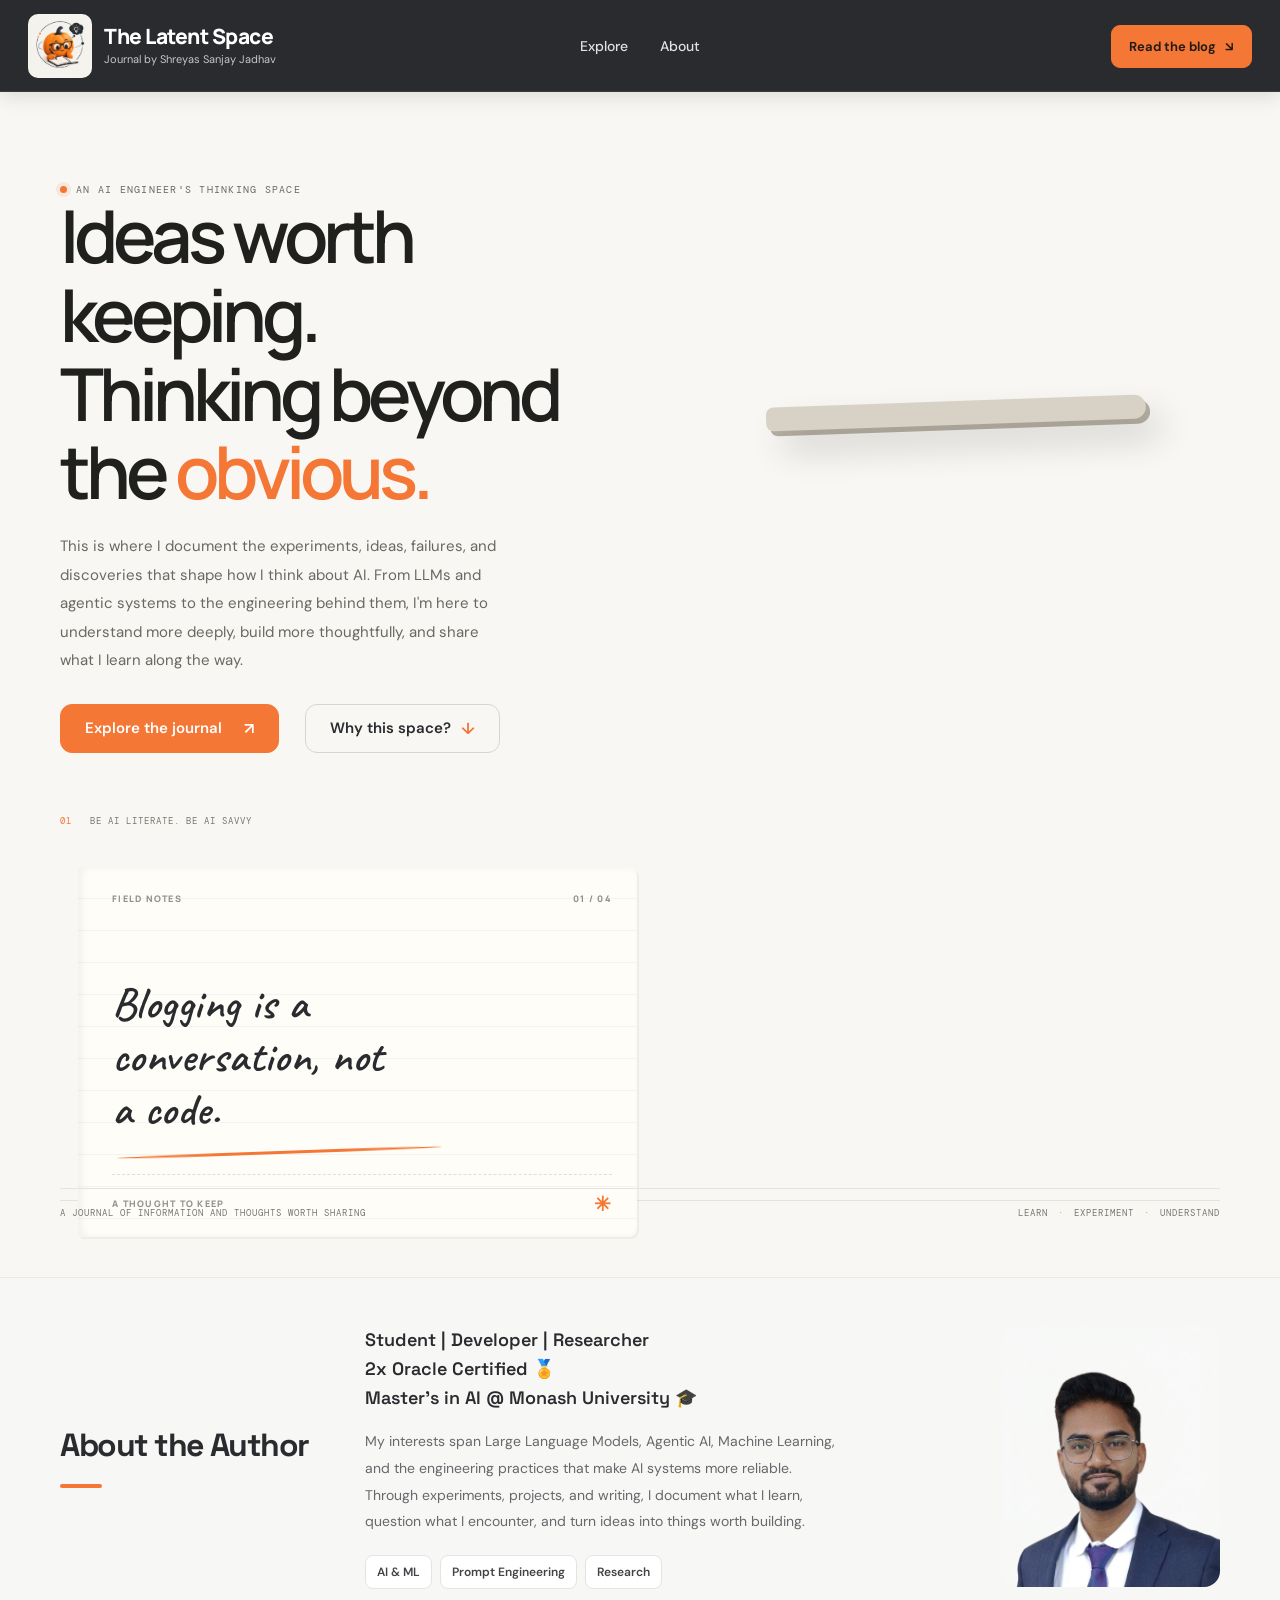
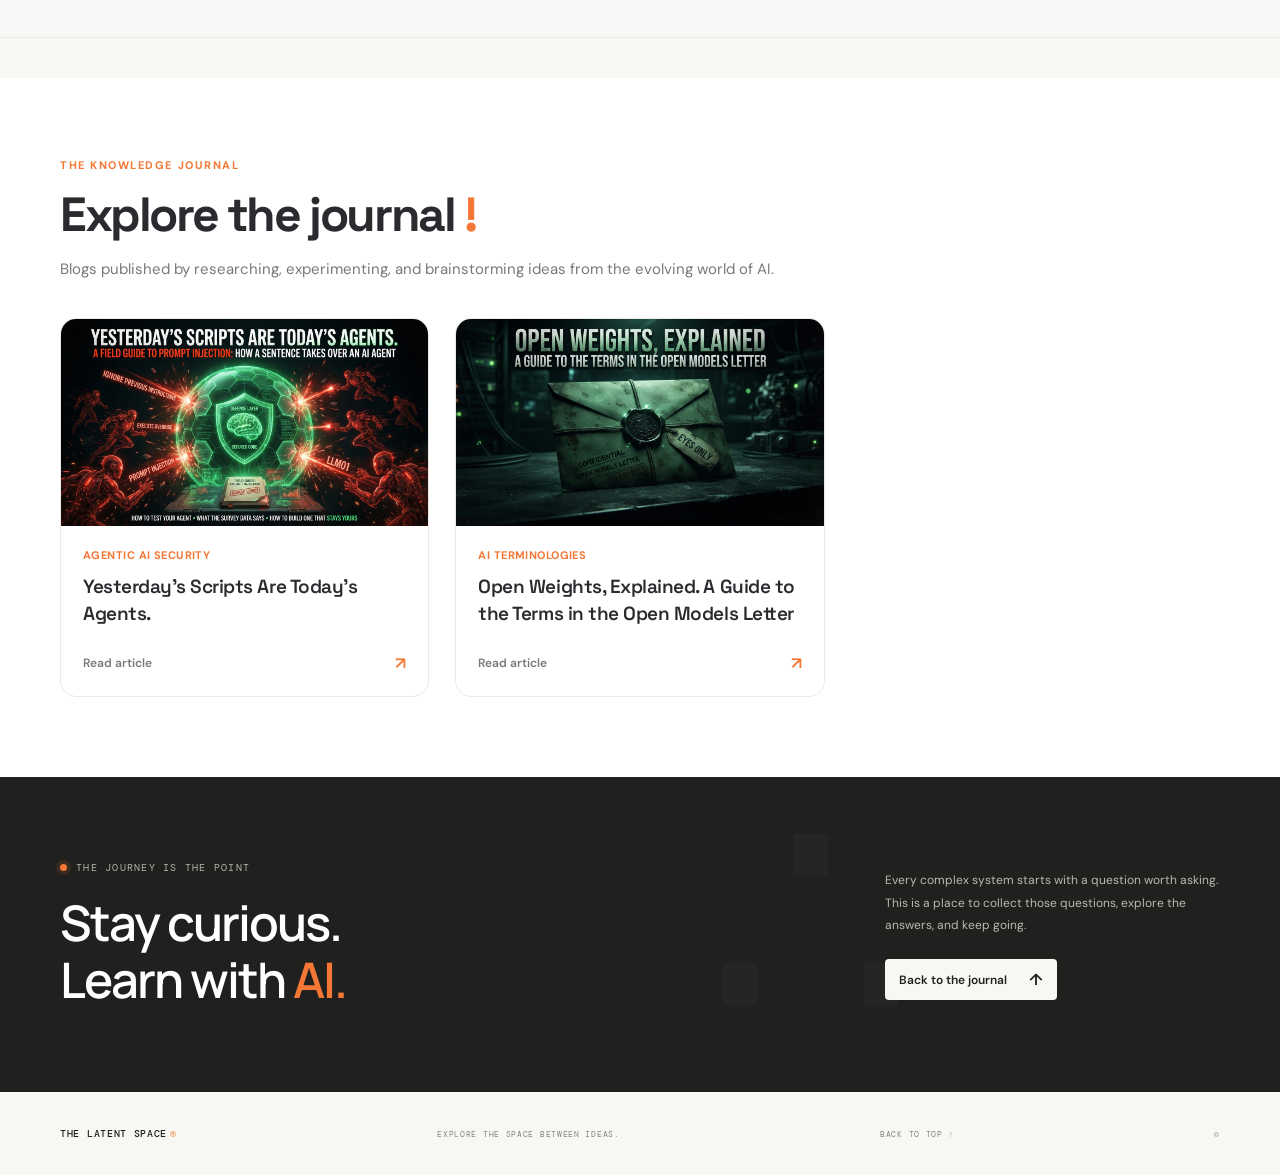
==== index.html @ 3b7a0b85 "Update index.html" ====
<!DOCTYPE html>
<html lang="en">
<head>
  <meta charset="UTF-8" />
  <meta name="viewport" content="width=device-width, initial-scale=1.0" />
  <meta name="theme-color" content="#f8f7f4" />
  <meta name="description" content="The Latent Space is an AI knowledge journal exploring machine learning, deep learning, LLMs, AI agents, and the engineering behind intelligent systems." />
  <title>The Latent Space | An AI Knowledge Journal</title>
  <link rel="preconnect" href="https://fonts.googleapis.com" />
  <link rel="preconnect" href="https://fonts.gstatic.com" crossorigin />
  <link href="https://fonts.googleapis.com/css2?family=DM+Mono:wght@400;500&family=DM+Sans:wght@400;500;600;700&family=Manrope:wght@400;500;600;700;800&display=swap" rel="stylesheet" />
  <link rel="stylesheet" href="style.css" />
  <link rel="preconnect" href="https://fonts.googleapis.com">
  <link rel="preconnect" href="https://fonts.gstatic.com" crossorigin>
  <link href="https://fonts.googleapis.com/css2?family=Caveat:wght@400;500;600;700&display=swap" rel="stylesheet">
</head>
<body>

    <header class="site-header" id="home">
        <a class="brand" href="index.html" aria-label="The Latent Space home">
        <img
          class="brand-logo"
          src="assets\The latent Space Logo.png"
           alt="The Latent Space pumpkin mascot"
        />

        <span class="brand-copy">
          <span class="brand-name">The Latent Space</span>
          <span class="brand-tagline">
            Journal by Shreyas Sanjay Jadhav
          </span>
        </span>
    </a>



    <button
        class="menu-toggle"
        id="menuToggle"
        type="button"
        aria-label="Toggle navigation"
        aria-controls="mainNav"
        aria-expanded="false"
    >
        <span></span>
        <span></span>
    </button>

    <nav class="main-nav" id="mainNav" aria-label="Main navigation">
        <div class="nav-links">
          <a href="#explore">Explore</a>
          <a href="#about">About</a>
    <!-- <a href="#topics">Topics</a> -->
        </div>

        <div class="nav-actions">
         <!--
          <button
           class="nav-button owner-button"
            id="ownerToggle"
            type="button"
          >
            <span aria-hidden="true">↗</span>
            Owner
          </button>
          -->
          <a class="nav-button read-button" href="#explore">
           Read the blog
            <span aria-hidden="true">↘</span>
          </a>
        </div>
    </nav>
    </header>



  <main id="home">
    <section class="hero page-wrap">
      <div class="hero-copy reveal">
        <div class="eyebrow"><span class="live-dot"></span> AN AI ENGINEER'S THINKING SPACE </div>
        <h1>Ideas worth keeping. <br /> Thinking beyond the <span> obvious.</span></h1>
        <p class="hero-description">
          This is where I document the experiments, ideas, failures, and discoveries 
          that shape how I think about AI. From LLMs and agentic systems to the engineering behind them,
          I'm here to understand more deeply, build more thoughtfully, and share what I learn along the way.
        </p>
        <div class="hero-actions">
          <a class="button button-dark" href="#explore">Explore the journal <span>↗</span></a>
          <a class="text-link" href="#about">Why this space? <span>↓</span></a>
        </div>
        <div class="hero-footnote"><span>01</span> BE AI LITERATE. BE AI SAVVY</div>
      </div>

      
        <div class="hero-art">
        <div class="notebook-scene">
          <div class="notebook">
            <!-- Spiral and notebook-pages -->
          </div>
        </div>
      </div>
      
      <div class="hero-bottom">
        <!-- Hero footer content -->
      </div>
      
           
              
      <div class="notebook-pages"
           id="notebookPage"
           role="button"
           tabindex="0"
           aria-label="Notebook page. Click to turn to the next note."
           title="Click to turn the page">
      
        <div class="notebook-page" id="notebookPageContent">
      
          <div class="page-topline">
            <span>FIELD NOTES</span>
            <span id="pageNumber">01 / 04</span>
          </div>
      
          <div class="page-content">
            <span class="handwritten-note" id="pageNote">
              Blogging is a conversation, not a code.
            </span>
            <span class="note-underline"></span>
          </div>
      
          <div class="page-footer">
            <span id="pageCategory">A THOUGHT TO KEEP</span>
            <span class="page-doodle">✳</span>
          </div>
      
        </div>
      </div>


      <!--<div class="hero-art reveal" aria-label="Abstract illustration of interconnected ideas">
        <div class="art-grid"></div>
        <div class="orbit orbit-one"></div>
        <div class="orbit orbit-two"></div>
        <div class="orbit orbit-three"></div>
        <div class="orbit-core"></div>
        <span class="art-node node-one"></span>
        <span class="art-node node-two"></span>
        <span class="art-node node-three"></span>
        <span class="art-node node-four"></span>
        <span class="art-label label-one">IDEAS</span>
        <span class="art-label label-two">MODELS</span>
        <span class="art-label label-three">SYSTEMS</span>
        <span class="art-coordinate">LATENT SPACE / 001</span>
        <span class="art-cross cross-one">+</span>
        <span class="art-cross cross-two">+</span>
      </div>-->
      <br>
      <div class="hero-bottom">
        <span>A JOURNAL OF INFORMATION AND THOUGHTS WORTH SHARING</span>
        <span>LEARN <i>·</i> EXPERIMENT <i>·</i> UNDERSTAND</span>
      </div>
    </section>

    

 

<section class="about-strip" id="about">
  <div class="page-wrap about-grid">

    <!-- Column 1: Section heading -->
    <div class="about-heading">
      
      <h2>About the Author</h2>
      <div class="about-accent"></div>
    </div>

    <!-- Column 2: Author description -->
    <div class="author-content">
      <h3 class="author-intro">
        Student | Developer | Researcher <br> 
        2x Oracle Certified 🏅 <br>
        Master's in AI @ Monash University 🎓 
      </h3>

      <p class="author-description">
        My interests span Large Language Models, Agentic AI, Machine
        Learning,<br> and the engineering practices that make AI systems
        more reliable. <br> Through experiments, projects, and writing,
        I document what I learn,<br> question what I encounter, and turn
        ideas into things worth building.
      </p>

      <div class="author-tags">
        <span>AI &amp; ML</span>
        <span>Prompt Engineering</span>
        <span>Research </span>
      </div>
    </div>

    <!-- Column 3: Author photo -->
    <div class="author-photo-wrap">
      <img
        src="assets\Profile.jpeg"
        alt="Portrait of Shreyas Jadhav"
        class="author-photo"
      />
    </div>

  </div>
</section>



    <section class="explore-section" id="explore">
      <div class="page-wrap">

       <div class="explore-header">
          <div>
            <span class="section-eyebrow">THE KNOWLEDGE JOURNAL</span>
           <h2>Explore the journal<span> !</span></h2>
           <p>
              Blogs published by researching, experimenting, and brainstorming ideas from the evolving world of AI.
            </p>
          </div>
       </div>

        <div class="blog-grid">

         <!-- Blog Card 1 -->
         <a href="articles\Blog 1\Yesterday's Scripts Are Today's Agents.html" class="blog-card">
           <div class="blog-thumbnail">
             <img src="assets\Thumbnail1.jpg"
                   alt="Prompt injection and agent security">
             <!-- <span class="blog-category">AI SECURITY</span> -->
            </div>
            <div class="blog-card-content">
             <span class="blog-subdomain">Agentic AI Security</span>
                <h3>Yesterday's Scripts Are Today's Agents.</h3>
             <p class="blog-read-more">Read article <span>↗</span></p>
            </div>
         </a>

        
        <!-- Blog Card 2 -->
      
          <a href="articles/Blog 2/Open_Weights_Explained.html" class="blog-card">
            <div class="blog-thumbnail">
             <img src="assets/Thumbnail2.jpg"
                  alt="Open Weights, Explained. A Guide to the Terms in the Open Models Letter">
             <!-- <span class="blog-category">OPEN WEIGHTS</span> -->
           </div>
           <div class="blog-card-content">
             <span class="blog-subdomain">AI TERMINOLOGIES</span>
             <h3>Open Weights, Explained. A Guide to the Terms in the Open Models Letter</h3>
             <p class="blog-read-more">Read article <span>↗</span></p>
           </div>
         </a>
         

         <!-- Blog Card 3 -->
        <!-- 
         <a href="articles/agentic-systems.html" class="blog-card">
           <div class="blog-thumbnail">
              <img src="assets/thumbnails/agentic-systems.png"
                   alt="Agentic AI systems">
             <span class="blog-category">ARTIFICIAL INTELLIGENCE</span>
           </div>
           <div class="blog-card-content">
             <span class="blog-subdomain">AI Agents</span>
             <h3>From Language Models to Autonomous Agents</h3>
             <p class="blog-read-more">Read article <span>↗</span></p>
           </div>
         </a>
        -->

         <!-- Blog Card 4 -->
        <!-- 
         <a href="articles/prompt-engineering.html" class="blog-card">
           <div class="blog-thumbnail">
             <img src="assets/thumbnails/prompt-engineering.png"
                  alt="Prompt engineering">
             <span class="blog-category">GENERATIVE AI</span>
           </div>
           <div class="blog-card-content">
             <span class="blog-subdomain">Prompt Engineering</span>
             <h3>Beyond the Prompt: Designing Better AI Interactions</h3>
             <p class="blog-read-more">Read article <span>↗</span></p>
           </div>
         </a>
        -->
         

        </div>
      </div>
    </section>

<!--
      <div class="owner-panel" id="ownerPanel" hidden>
        <div>
          <strong>Owner workspace</strong>
          <p>Reorder your topic folders. Changes are saved in this browser only.</p>
        </div>
        <span class="owner-status">LOCAL PREVIEW</span>
      </div>

      <div class="content-layout" id="topics">
        <aside class="topic-sidebar">
          <div class="sidebar-heading">YOUR LIBRARY <span>↘</span></div>
          <button class="sidebar-domain active" data-filter="All">
            <span class="folder-icon">▤</span> All topics <span class="sidebar-number" id="topicCount">10</span>
          </button>
          <div class="sidebar-divider"></div>
          <div class="sidebar-heading subheading">ARTIFICIAL INTELLIGENCE</div>
          <div class="sidebar-topics" id="sidebarTopics"></div>
          <div class="sidebar-note">
            <span class="note-icon">✳</span>
            <p>A living index.<br />Built one idea at a time.</p>
          </div>
        </aside>

        <div class="article-area">
          <div class="article-area-top">
            <div>
              <div class="current-location">LIBRARY / <span id="currentTopic">ALL TOPICS</span></div>
              <h3 id="resultsHeading">All topics</h3>
            </div>
            <span class="results-count" id="resultsCount">0 ENTRIES</span>
          </div>

          <div class="article-grid" id="articleGrid"></div>

          <div class="empty-state" id="emptyState">
            <div class="empty-orbit">
              <span></span><i></i>
            </div>
            <div class="eyebrow">A SPACE FOR WHAT COMES NEXT</div>
            <h3 id="emptyTitle">The next idea starts here.</h3>
            <p id="emptyMessage">This shelf is still empty. New notes and explorations will find their home here soon.</p>
            <button class="text-link reset-filter" id="resetFilter">Explore all topics <span>↗</span></button>
          </div>

          <div class="owner-hint" id="ownerHint" hidden>
            To publish an article in this prototype, add its details to the <code>articles</code> array in <code>script.js</code>.
          </div>
        </div>
      </div>
    </section>
    -->

    <section class="closing-band">
      <div class="page-wrap closing-inner">
        <div>
          <div class="eyebrow"><span class="live-dot"></span> THE JOURNEY IS THE POINT</div>
          <h2>Stay curious.<br />Learn with <span>AI.</span></h2>
        </div>
        <div class="closing-aside">
          <p>Every complex system starts with a question worth asking. This is a place to collect those questions, explore the answers, and keep going.</p>
          <a href="#explore" class="button button-light">Back to the journal <span>↑</span></a>
        </div>
        <div class="closing-decoration" aria-hidden="true">∴</div>
      </div>
    </section>
  </main>

  <footer class="site-footer page-wrap">
    <a class="footer-brand" href="index.html">THE LATENT SPACE<span>®</span></a>
    <span>EXPLORE THE SPACE BETWEEN IDEAS.</span>
    <a href="index.html" >BACK TO TOP ↑</a>
    <span class="copyright">© <span id="year"></span></span>
  </footer>

  <div class="toast" id="toast" role="status" aria-live="polite"></div>
  <script src="script.js"></script>
</body>
</html>
---- style.css ----
@import url('https://fonts.googleapis.com/css2?family=Space+Grotesk:wght@400;500;600;700&display=swap');
 
:root {
  --paper: #f8f7f4;
  --white: #ffffff;
  --ink: #20211f;
  --graphite: #363835;
  --muted: #777871;
  --line: #e5e3dd;
  --orange: #f47735;
  --orange-light: #fff0e7;
  --soft: #efeee9;
  --font: "DM Sans", sans-serif;
  --display: "Manrope", sans-serif;
  --mono: "DM Mono", monospace;
}

* { box-sizing: border-box; }
html { scroll-behavior: smooth; scroll-padding-top: 95px; }
body {
  margin: 0;
  background: var(--paper);
  color: var(--ink);
  font-family: var(--font);
  -webkit-font-smoothing: antialiased;
}


a { color: inherit; text-decoration: none; }
button, input { font: inherit; }
button { color: inherit; }
button:focus-visible, a:focus-visible, input:focus-visible {
  outline: 2px solid var(--orange);
  outline-offset: 4px;
}
[hidden] { display: none !important; }
.page-wrap { width: min(1160px, calc(100% - 64px)); margin-inline: auto; }

.site-header {
  height: 86px;
  padding: 0 max(32px, calc((100vw - 1160px) / 2));
  display: flex;
  align-items: center;
  justify-content: space-between;
  border-bottom: 1px solid var(--line);
  background: rgba(248,247,244,.92);
  position: sticky;
  top: 0;
  z-index: 20;
  backdrop-filter: blur(16px);
}
.brand { display: flex; align-items: center; gap: 11px; }
.brand-mark { width: 43px; height: 43px; color: var(--ink); }
.brand-mark svg { width: 100%; height: 100%; }
.brand-name {
  font-family: var(--display);
  font-size: 15px;
  font-weight: 500;
  letter-spacing: -.7px;
  line-height: 1.15;
}
.brand-name b { font-weight: 800; }
.brand-name small {
  display: block;
  margin-top: 5px;
  font: 9px var(--mono);
  letter-spacing: 1.1px;
  color: var(--muted);
}
.main-nav { display: flex; align-items: center; gap: 34px; font-size: 12px; font-weight: 600; }
.main-nav > a { color: #565750; transition: color .2s; }
.main-nav > a:hover { color: var(--orange); }
.owner-button {
  border: 1px solid var(--line);
  background: var(--white);
  border-radius: 4px;
  padding: 10px 13px;
  font-size: 11px;
  cursor: pointer;
  transition: border-color .2s, background .2s;
}
.owner-button:hover, .owner-button.enabled { border-color: var(--orange); background: var(--orange-light); }
.owner-dot { display: inline-block; width: 6px; height: 6px; border-radius: 50%; background: #b5b5ae; margin-left: 5px; }
.owner-button.enabled .owner-dot { background: var(--orange); }
.menu-toggle { display: none; }

.hero {
  min-height: 590px;
  padding-top: 91px;
  display: grid;
  grid-template-columns: 1.03fr .97fr;
  position: relative;
  align-items: center;
  column-gap: 40px;
}
.hero-copy { padding-bottom: 40px; }
.eyebrow {
  display: flex;
  align-items: center;
  gap: 9px;
  color: #696a63;
  font: 10px var(--mono);
  letter-spacing: 1.25px;
}
.live-dot { width: 7px; height: 7px; border-radius: 50%; background: var(--orange); box-shadow: 0 0 0 4px rgba(244,119,53,.12); }
.hero h1 {
  font: 600 clamp(46px, 5.7vw, 75px)/1.08 var(--display);
  letter-spacing: -5px;
  margin: 27px 0 21px;
}
.hero h1 span, .about-content h2 span, .closing-inner h2 span { color: var(--orange); }
.hero-description { color: #686961; font-size: 15px; line-height: 1.9; max-width: 455px; }
.hero-actions { display: flex; align-items: center; gap: 26px; margin-top: 29px; }
.button {
  min-height: 41px;
  display: inline-flex;
  align-items: center;
  justify-content: center;
  gap: 22px;
  border: 1px solid transparent;
  border-radius: 4px;
  padding: 0 13px;
  font-size: 12px;
  font-weight: 600;
  transition: transform .2s, background .2s, color .2s;
}
.button:hover { transform: translateY(-2px); }
.button span { font-size: 16px; }
.button-dark { background: var(--ink); color: var(--white); }
.button-dark:hover { background: var(--orange); }
.text-link { display: inline-flex; gap: 10px; align-items: center; font-size: 12px; font-weight: 600; }
.text-link span { color: var(--orange); font-size: 16px; }
.text-link:hover { color: var(--orange); }
.hero-footnote { margin-top: 62px; color: #777870; font: 9px var(--mono); letter-spacing: 1px; }
.hero-footnote span { color: var(--orange); margin-right: 12px; }


/* HERO ART: prevent notebook clipping 
.hero-art {
  display: flex;
  align-items: center;
  justify-content: center;
  width: 100%;
  min-width: 0;
  height: auto;
  min-height: 460px;
  padding: 30px 20px;
  overflow: visible !important;
  box-sizing: border-box;
}

 /* Notebook wrapper 
.notebook-scene {
  position: relative;
  display: flex;
  flex-direction: column;
  align-items: center;
  width: 100%;
  max-width: 440px;
  min-width: 0;
  padding: 15px 25px;
  box-sizing: border-box;
  perspective: 1200px;
}

 /* Notebook body 
.notebook {
  position: relative;
  width: 100%;
  max-width: 390px;
  box-sizing: border-box;
  padding: 12px 12px 12px 0;
  background: #d8d1c5;
  border-radius: 8px 13px 13px 8px;
  box-shadow:
    15px 20px 35px rgba(0, 0, 0, 0.16),
    4px 5px 0 #b8b0a4;
  transform: rotate(-2deg);
}

 /* Paper 
.notebook-pages {
  width: 100%;
  min-height: 365px;
  margin-left: 18px;
  box-sizing: border-box;
  overflow: hidden;
  background:
    repeating-linear-gradient(
      to bottom,
      transparent 0,
      transparent 31px,
      rgba(105, 139, 173, 0.17) 32px
    ),
    #fffdf7;
  border-radius: 3px 8px 8px 3px;
}

/* Page content 
.notebook-page {
  width: 100%;
  min-height: 365px;
  box-sizing: border-box;
  padding: 25px 25px 20px 34px;
}

/* Spiral 
.notebook-spiral {
  position: absolute;
  z-index: 3;
  left: 3px;
  top: 19px;
  bottom: 19px;
  display: flex;
  flex-direction: column;
  justify-content: space-between;
}

/* Controls 
.notebook-controls,
.notebook-hint {
  position: relative;
  z-index: 4;
  width: 100%;
}

/* Responsive 
@media (max-width: 900px) {
  .hero-art {
    min-height: 420px;
  }

  .notebook-scene {
    max-width: 390px;
  }
}

@media (max-width: 650px) {
  .hero-art {
    min-height: auto;
    padding: 25px 10px 40px;
  }

  .notebook-scene {
    max-width: 360px;
    padding: 10px 15px;
  }

  .notebook-pages,
  .notebook-page {
    min-height: 320px;
  }
}*/
}
.art-grid {
  position: absolute; inset: 0;
  background-image: linear-gradient(#d8d5cc 1px, transparent 1px), linear-gradient(90deg, #d8d5cc 1px, transparent 1px);
  background-size: 32px 32px;
  opacity: .42;
  mask-image: linear-gradient(to bottom, transparent, #000 20%, #000 80%, transparent);
}
.orbit {
  position: absolute;
  border: 1px solid #c8c4b9;
  border-radius: 50%;
  left: 50%; top: 48%;
  transform: translate(-50%,-50%);
}
.orbit-one { width: 245px; height: 245px; animation: rotate 30s linear infinite; }
.orbit-two { width: 185px; height: 310px; transform: translate(-50%,-50%) rotate(54deg); border-color: #b7b2a7; animation: rotateTilt 36s linear infinite; }
.orbit-three { width: 185px; height: 310px; transform: translate(-50%,-50%) rotate(-54deg); border-color: #d0ccc2; animation: rotateTiltReverse 42s linear infinite; }
.orbit-core {
  position: absolute; width: 112px; height: 112px; left: 50%; top: 48%;
  transform: translate(-50%,-50%);
  border-radius: 50%;
  background: radial-gradient(circle at 32% 27%, #ffb17f 0, var(--orange) 32%, #a73f16 100%);
  box-shadow: 0 0 0 14px rgba(244,119,53,.08), 0 0 60px rgba(244,119,53,.17);
  animation: breathe 5s ease-in-out infinite;
}
.art-node { position: absolute; width: 11px; height: 11px; border: 2px solid var(--paper); border-radius: 50%; background: var(--ink); box-shadow: 0 0 0 1px var(--ink); }
.node-one { top: 19%; left: 48%; }
.node-two { right: 15%; top: 47%; background: var(--orange); box-shadow: 0 0 0 1px var(--orange); }
.node-three { bottom: 19%; left: 30%; }
.node-four { left: 20%; top: 34%; width: 7px; height: 7px; background: #a7a398; box-shadow: none; }
.art-label { position: absolute; font: 9px var(--mono); letter-spacing: 1px; color: #6b6a62; }
.label-one { top: 14%; left: 13%; }
.label-two { right: 10%; top: 24%; }
.label-three { bottom: 17%; right: 14%; }
.art-coordinate { position: absolute; bottom: 15px; left: 16px; font: 8px var(--mono); color: #77766f; letter-spacing: .6px; }
.art-cross { position: absolute; color: var(--orange); font-size: 18px; }
.cross-one { top: 17%; right: 24%; }
.cross-two { bottom: 24%; left: 14%; }
.hero-bottom {
  position: absolute; left: 0; right: 0; bottom: 0;
  padding: 18px 0;
  border-top: 1px solid var(--line);
  display: flex; justify-content: space-between;
  color: #777870; font: 9px var(--mono); letter-spacing: 1px;
}
.hero-bottom i { color: var(--orange); font-style: normal; padding-inline: 4px; }

.about-strip { background: #eeede7; border-block: 1px solid #e4e2da; padding: 67px 0; }
.about-grid { display: grid; grid-template-columns: 1fr 2fr 120px; gap: 30px; align-items: start; }
.section-index { color: #777870; font: 9px var(--mono); letter-spacing: 1px; padding-top: 9px; }
.about-content h2 { margin: 0 0 18px; font: 600 clamp(27px, 3vw, 38px)/1.23 var(--display); letter-spacing: -1.8px; }
.about-content p { max-width: 560px; margin: 0; color: #686961; font-size: 13px; line-height: 1.9; }
.about-stamp { justify-self: end; width: 91px; height: 91px; border: 1px solid #d4d1c7; border-radius: 50%; display: flex; flex-direction: column; align-items: center; justify-content: center; gap: 4px; text-align: center; font: 8px/1.6 var(--mono); letter-spacing: .7px; color: #77766f; }
.stamp-symbol { font-size: 25px; color: var(--orange); }

.journal { padding-top: 95px; padding-bottom: 100px; }
.section-heading { display: flex; align-items: end; justify-content: space-between; gap: 20px; }
.orange-square { display: inline-block; width: 7px; height: 7px; background: var(--orange); }
.section-heading h2 { font: 600 clamp(32px, 4vw, 46px)/1.2 var(--display); letter-spacing: -2px; margin: 18px 0 10px; }
.period { color: var(--orange); }
.section-description { margin: 0; font-size: 13px; color: var(--muted); }
.index-count { display: flex; align-items: center; gap: 12px; padding-bottom: 5px; }
.index-count > span { font: 500 38px var(--display); letter-spacing: -2px; }
.index-count small { color: var(--muted); font: 8px/1.7 var(--mono); letter-spacing: .7px; }

.journal-toolbar { margin-top: 42px; padding: 18px 0; border-block: 1px solid var(--line); display: flex; align-items: center; gap: 18px; flex-wrap: wrap; }
.filter-label { color: #777870; font: 9px var(--mono); letter-spacing: .8px; margin-right: 3px; }
.topic-filters { display: flex; flex-wrap: wrap; gap: 7px; flex: 1; }
.filter-chip { background: transparent; border: 1px solid #e2e0d8; padding: 8px 11px; border-radius: 2px; font-size: 10px; color: #5e5f58; cursor: pointer; transition: all .2s; }
.filter-chip:hover { border-color: #b8b5ac; }
.filter-chip.active { background: var(--ink); border-color: var(--ink); color: white; }
.search-box { display: flex; align-items: center; gap: 8px; border: 1px solid var(--line); background: white; padding: 8px 10px; min-width: 215px; border-radius: 2px; }
.search-box > span { font-size: 20px; color: #777870; }
.search-box input { border: 0; outline: 0; width: 100%; min-width: 0; background: transparent; font-size: 11px; }
.search-box input:focus-visible { outline: none; }
.search-box kbd { border: 1px solid var(--line); color: #8a8a82; padding: 1px 5px; font: 10px var(--mono); }

.owner-panel { margin-top: 18px; padding: 17px 20px; border: 1px solid #f0c5a9; background: #fff6f0; display: flex; justify-content: space-between; align-items: center; gap: 20px; }
.owner-panel strong { font-size: 12px; }
.owner-panel p { margin: 5px 0 0; font-size: 11px; color: #77716a; line-height: 1.6; }
.owner-status { color: #b85c27; font: 9px var(--mono); letter-spacing: .6px; white-space: nowrap; }

.content-layout { display: grid; grid-template-columns: 230px minmax(0,1fr); gap: 43px; padding-top: 34px; }
.topic-sidebar { border-right: 1px solid var(--line); padding-right: 22px; }
.sidebar-heading { display: flex; justify-content: space-between; color: #777870; font: 9px var(--mono); letter-spacing: .8px; margin-bottom: 17px; }
.sidebar-heading span { color: var(--orange); font-size: 14px; }
.sidebar-domain, .sidebar-topic {
  width: 100%; border: 0; background: transparent; display: flex; align-items: center;
  text-align: left; gap: 10px; padding: 10px 9px; cursor: pointer;
  font-size: 11px; color: #606159; border-radius: 2px; transition: background .2s, color .2s;
}
.sidebar-domain:hover, .sidebar-topic:hover { background: #eeede7; }
.sidebar-domain.active, .sidebar-topic.active { background: #eceae3; color: var(--ink); font-weight: 700; }
.folder-icon { font-size: 16px; color: var(--orange); }
.sidebar-number { margin-left: auto; color: #92928a; font: 10px var(--mono); }
.sidebar-divider { height: 1px; background: var(--line); margin: 21px 0; }
.subheading { font-size: 8px; margin-bottom: 9px; }
.sidebar-topic { padding-block: 9px; font-size: 10px; }
.topic-bullet { color: #aaa89e; font-size: 13px; }
.sidebar-topic.active .topic-bullet { color: var(--orange); }
.sidebar-topic-name { flex: 1; }
.topic-empty-count { color: #a4a39b; font: 9px var(--mono); }
.sidebar-note { display: flex; gap: 10px; border-top: 1px solid var(--line); margin-top: 24px; padding-top: 20px; align-items: start; }
.note-icon { color: var(--orange); font-size: 17px; }
.sidebar-note p { margin: 0; color: #8b8a82; font-size: 10px; line-height: 1.8; }

.article-area { min-width: 0; }
.article-area-top { display: flex; justify-content: space-between; align-items: end; gap: 12px; border-bottom: 1px solid var(--line); padding: 0 0 18px; }
.current-location { color: #898980; font: 8px var(--mono); letter-spacing: .7px; }
.current-location span { color: #4b4c46; }
.article-area-top h3 { margin: 10px 0 0; font: 600 22px var(--display); letter-spacing: -.7px; }
.results-count { color: #85857d; font: 9px var(--mono); white-space: nowrap; padding-bottom: 4px; }
.article-grid { display: grid; grid-template-columns: repeat(2, minmax(0,1fr)); gap: 14px; }
.article-card { border: 1px solid var(--line); background: var(--white); padding: 20px; min-width: 0; transition: transform .2s, border-color .2s, box-shadow .2s; animation: fadeUp .4s both; }
.article-card:hover { transform: translateY(-3px); border-color: #d2cec3; box-shadow: 0 10px 28px rgba(30,30,25,.045); }
.article-card-top { display: flex; justify-content: space-between; align-items: center; gap: 10px; }
.article-tag { background: var(--orange-light); color: #b65320; padding: 6px 7px; font: 8px var(--mono); letter-spacing: .2px; }
.article-date { color: #929189; font: 9px var(--mono); }
.article-card h4 { font: 600 18px/1.4 var(--display); letter-spacing: -.5px; margin: 18px 0 10px; }
.article-card p { color: #74746c; font-size: 12px; line-height: 1.8; margin: 0; }
.article-card-bottom { display: flex; justify-content: space-between; align-items: center; border-top: 1px solid #efeee9; margin-top: 20px; padding-top: 14px; color: #88887f; font: 9px var(--mono); }
.article-open { color: var(--orange); font-size: 16px; }
.owner-sort { display: flex; gap: 5px; }
.owner-sort button { border: 1px solid var(--line); background: #fff; padding: 4px 7px; cursor: pointer; border-radius: 2px; }
.owner-sort button:disabled { opacity: .3; cursor: default; }

.empty-state { min-height: 330px; display: flex; flex-direction: column; align-items: center; justify-content: center; text-align: center; padding: 42px 20px; }
.empty-orbit { position: relative; width: 68px; height: 68px; border: 1px solid #d9d6cd; border-radius: 50%; margin-bottom: 23px; }
.empty-orbit::before, .empty-orbit::after { content: ""; position: absolute; inset: 10px -6px; border: 1px solid #d9d6cd; border-radius: 50%; transform: rotate(55deg); }
.empty-orbit::after { transform: rotate(-55deg); }
.empty-orbit span { position: absolute; width: 12px; height: 12px; border-radius: 50%; background: var(--orange); top: 5px; right: 7px; z-index: 1; }
.empty-orbit i { position: absolute; width: 8px; height: 8px; border-radius: 50%; background: var(--ink); left: 7px; bottom: 11px; z-index: 1; }
.empty-state .eyebrow { justify-content: center; font-size: 8px; }
.empty-state h3 { font: 600 24px var(--display); letter-spacing: -.8px; margin: 13px 0 8px; }
.empty-state p { max-width: 350px; color: #797970; font-size: 12px; line-height: 1.8; margin: 0 0 18px; }
.reset-filter { border: 0; background: transparent; cursor: pointer; padding: 5px; }
.owner-hint { background: #f0eee8; color: #77766e; font-size: 11px; padding: 13px 16px; line-height: 1.7; }
.owner-hint code { color: var(--ink); font-family: var(--mono); font-size: 10px; }

.closing-band { background: var(--ink); color: var(--white); overflow: hidden; }
.closing-inner { min-height: 315px; padding-block: 68px; position: relative; display: flex; justify-content: space-between; align-items: center; gap: 50px; }
.closing-inner .eyebrow { color: #b3b3aa; }
.closing-inner h2 { font: 600 clamp(34px,4vw,49px)/1.15 var(--display); letter-spacing: -2px; margin: 21px 0 0; position: relative; z-index: 1; }
.closing-aside { max-width: 335px; position: relative; z-index: 1; }
.closing-aside p { color: #b9b9b1; font-size: 12px; line-height: 1.9; margin: 0 0 22px; }
.button-light { background: var(--paper); color: var(--ink); }
.button-light:hover { background: var(--orange); color: white; }
.closing-decoration { position: absolute; right: 26%; top: -100px; font: 340px var(--display); color: rgba(255,255,255,.025); pointer-events: none; }

.site-footer { min-height: 83px; display: flex; align-items: center; justify-content: space-between; gap: 15px; color: #85857c; font: 8px var(--mono); letter-spacing: .7px; }
.footer-brand { color: var(--ink); font-weight: 500; font-size: 10px; }
.footer-brand span { color: var(--orange); margin-left: 3px; }
.back-top { color: #55564f; }
.back-top:hover { color: var(--orange); }
.copyright { white-space: nowrap; }
.toast { position: fixed; left: 50%; bottom: 24px; transform: translate(-50%, 15px); opacity: 0; pointer-events: none; background: var(--ink); color: white; padding: 12px 18px; border-radius: 3px; font-size: 11px; z-index: 50; transition: opacity .2s, transform .2s; }
.toast.visible { opacity: 1; transform: translate(-50%, 0); }

.reveal { animation: fadeUp .7s both; }
.hero-art.reveal { animation-delay: .12s; }
@keyframes fadeUp { from { opacity: 0; transform: translateY(12px); } to { opacity: 1; transform: translateY(0); } }
@keyframes rotate { to { transform: translate(-50%,-50%) rotate(360deg); } }
@keyframes rotateTilt { to { transform: translate(-50%,-50%) rotate(414deg); } }
@keyframes rotateTiltReverse { to { transform: translate(-50%,-50%) rotate(-414deg); } }
@keyframes breathe { 0%,100% { box-shadow: 0 0 0 14px rgba(244,119,53,.08), 0 0 60px rgba(244,119,53,.17); } 50% { box-shadow: 0 0 0 23px rgba(244,119,53,.05), 0 0 80px rgba(244,119,53,.23); } }

@media (min-width: 1400px) { .hero { min-height: 640px; } }
@media (max-width: 900px) {
  .page-wrap { width: calc(100% - 44px); }
  .site-header { padding-inline: 22px; }
  .hero { min-height: 540px; column-gap: 20px; padding-top: 75px; }
  .hero h1 { letter-spacing: -3px; }
  .hero-art { height: 330px; }
  .content-layout { grid-template-columns: 190px minmax(0,1fr); gap: 25px; }
  .journal-toolbar { align-items: flex-start; }
  .filter-label { width: 100%; }
  .search-box { width: 100%; }
  .about-grid { grid-template-columns: .8fr 2fr 85px; gap: 18px; }
}
@media (max-width: 650px) {
  html { scroll-padding-top: 76px; }
  .page-wrap { width: calc(100% - 36px); }
  .site-header { height: 72px; padding-inline: 18px; }
  .brand-mark { width: 37px; height: 37px; }
  .brand-name { font-size: 14px; }
  .menu-toggle { display: flex; flex-direction: column; gap: 5px; padding: 10px; background: transparent; border: 0; cursor: pointer; }
  .menu-toggle span { width: 22px; height: 1.5px; background: var(--ink); }
  .main-nav { display: none; position: absolute; top: 71px; left: 0; right: 0; background: var(--paper); padding: 20px 22px 24px; border-bottom: 1px solid var(--line); flex-direction: column; align-items: stretch; gap: 20px; }
  .main-nav.open { display: flex; }
  .main-nav a { padding: 3px 0; }
  .owner-button { align-self: flex-start; }
  .hero { display: flex; flex-direction: column; align-items: stretch; padding-top: 60px; padding-bottom: 65px; gap: 35px; }
  .hero h1 { font-size: clamp(45px, 12vw, 65px); letter-spacing: -3px; margin-top: 24px; }
  .hero-description { font-size: 13px; }
  .hero-actions { gap: 18px; flex-wrap: wrap; }
  .hero-footnote { margin-top: 35px; }
  .hero-art { width: 100%; max-width: none; height: min(82vw, 350px); }
  .hero-bottom { bottom: 0; gap: 15px; font-size: 7px; }
  .hero-bottom span:last-child { text-align: right; }
  .about-strip { padding: 45px 0; }
  .about-grid { grid-template-columns: 1fr auto; gap: 22px; }
  .section-index { grid-column: 1 / -1; }
  .about-content h2 { font-size: 30px; }
  .about-content p { font-size: 12px; }
  .about-stamp { width: 66px; height: 66px; align-self: center; }
  .stamp-symbol { font-size: 18px; }
  .about-stamp span:last-child { font-size: 6px; }
  .journal { padding-top: 65px; padding-bottom: 65px; }
  .section-heading h2 { font-size: 34px; }
  .section-description { max-width: 250px; line-height: 1.7; }
  .index-count { gap: 6px; }
  .index-count > span { font-size: 28px; }
  .index-count small { font-size: 7px; }
  .journal-toolbar { margin-top: 28px; gap: 12px; }
  .topic-filters { flex-basis: 100%; }
  .filter-chip { font-size: 9px; padding: 8px 9px; }
  .content-layout { display: block; padding-top: 23px; }
  .topic-sidebar { border-right: 0; padding: 0 0 18px; margin-bottom: 22px; border-bottom: 1px solid var(--line); }
  .sidebar-heading { margin-bottom: 12px; }
  .sidebar-domain { width: auto; display: inline-flex; padding: 9px 10px; }
  .sidebar-divider, .sidebar-note { display: none; }
  .sidebar-topics { display: flex; gap: 5px; flex-wrap: wrap; }
  .sidebar-topic { width: auto; padding: 8px 9px; border: 1px solid var(--line); gap: 6px; font-size: 9px; }
  .topic-empty-count { display: none; }
  .sidebar-topic-name { flex: initial; }
  .subheading { margin-top: 16px; }
  .article-area-top h3 { font-size: 20px; }
  .article-grid { grid-template-columns: 1fr; }
  .article-card { padding: 18px; }
  .empty-state { min-height: 300px; padding-inline: 8px; }
  .empty-state h3 { font-size: 22px; }
  .owner-panel { align-items: flex-start; }
  .owner-status { font-size: 7px; }
  .closing-inner { padding-block: 53px; min-height: 0; display: block; }
  .closing-inner h2 { font-size: 42px; }
  .closing-aside { margin-top: 25px; }
  .closing-decoration { right: -5%; top: -65px; font-size: 260px; }
  .site-footer { padding-block: 23px; display: grid; grid-template-columns: 1fr auto; row-gap: 12px; }
  .site-footer > span:nth-child(2) { grid-column: 1 / -1; grid-row: 2; }
  .copyright { justify-self: end; }
}
@media (prefers-reduced-motion: reduce) {
  *, *::before, *::after {
    animation-duration: .01ms !important;
    animation-iteration-count: 1 !important;
    scroll-behavior: auto !important;
    transition-duration: .01ms !important;
  }
}


/* Scroll reveal */
.scroll-reveal {
  opacity: 0;
  transform: translateY(22px);
  transition:
    opacity .65s ease,
    transform .65s cubic-bezier(.2,.75,.25,1);
}

.scroll-reveal.is-visible {
  opacity: 1;
  transform: translateY(0);
}

/* Topic cards arrive with a gentle stagger */
.topic-enter {
  animation: topicEnter .45s cubic-bezier(.2,.75,.25,1) both;
}

@keyframes topicEnter {
  from {
    opacity: 0;
    transform: translateY(12px) scale(.98);
  }
  to {
    opacity: 1;
    transform: translateY(0) scale(1);
  }
}

@media (prefers-reduced-motion: reduce) {
  .scroll-reveal {
    opacity: 1;
    transform: none;
    transition: none;
  }

  .topic-enter {
    animation: none;
  }
}

/* ========================================
   THE LATENT SPACE: GRAPHITE NAVBAR
======================================== */

.site-header {
  position: sticky;
  top: 0;
  z-index: 1000;

  display: grid;
  grid-template-columns: 1fr auto 1fr;
  align-items: center;
  gap: 28px;

  width: 100%;
  min-height: 92px;
  padding: 14px max(28px, calc((100vw - 1320px) / 2));

  background: #292B2E;
  color: #F7F6F2;

  border-bottom: 1px solid rgba(255, 255, 255, 0.08);
  box-shadow: 0 4px 20px rgba(0, 0, 0, 0.12);
}

/* Logo and brand */

.brand {
  display: inline-flex;
  align-items: center;
  gap: 12px;

  min-width: 0;
  color: #F7F6F2;
  text-decoration: none;
}

.brand-logo {
  display: block;
  width: 64px;
  height: 64px;
  flex-shrink: 0;
  object-fit: contain;
  border-radius: 10px;
}

.brand-copy {
  display: flex;
  flex-direction: column;
  gap: 4px;
  min-width: 0;
}

.brand-name {
  color: #FFFFFF;
  font-size: 21px;
  font-weight: 800;
  line-height: 1.15;
  letter-spacing: -0.5px;
  white-space: nowrap;
}

.brand-tagline {
  color: #C5C7CA;
  font-size: 11px;
  font-weight: 400;
  line-height: 1.4;
  white-space: nowrap;
}

/* Navigation layout */

.main-nav {
  display: contents;
}

.nav-links {
  display: flex;
  align-items: center;
  justify-content: center;
  gap: 32px;
}

.nav-links a {
  position: relative;
  padding: 10px 0;

  color: #E1E2E3;
  font-size: 14px;
  font-weight: 500;
  text-decoration: none;

  transition: color 180ms ease;
}

.nav-links a:hover,
.nav-links a:focus-visible {
  color: #F47735;
}

.nav-links a::after {
  content: "";
  position: absolute;
  left: 0;
  bottom: 3px;

  width: 0;
  height: 2px;
  background: #F47735;
  border-radius: 2px;

  transition: width 180ms ease;
}

.nav-links a:hover::after,
.nav-links a:focus-visible::after {
  width: 100%;
}

/* Right-side actions */

.nav-actions {
  display: flex;
  align-items: center;
  justify-content: flex-end;
  gap: 10px;
}

.nav-button {
  display: inline-flex;
  align-items: center;
  justify-content: center;
  gap: 9px;

  min-height: 43px;
  padding: 0 17px;

  border: 1px solid transparent;
  border-radius: 9px;

  font-family: inherit;
  font-size: 13px;
  font-weight: 650;
  line-height: 1;
  text-decoration: none;
  white-space: nowrap;
  cursor: pointer;

  transition:
    background 180ms ease,
    color 180ms ease,
    border-color 180ms ease,
    transform 180ms ease;
}

.nav-button:hover {
  transform: translateY(-2px);
}

.owner-button {
  background: #F7F6F2;
  color: #292B2E;
  border-color: #F7F6F2;
}

.owner-button:hover {
  background: #E7E5DF;
  border-color: #E7E5DF;
}

.read-button {
  background: #F47735;
  color: #211B17;
  border-color: #F47735;
}

.read-button:hover {
  background: #FF8A4C;
  border-color: #FF8A4C;
}

/* Keyboard accessibility */

.site-header a:focus-visible,
.site-header button:focus-visible {
  outline: 3px solid #F9A06E;
  outline-offset: 4px;
}

/* Mobile menu button */

.menu-toggle {
  display: none;
  align-items: center;
  justify-content: center;
  flex-direction: column;
  gap: 6px;

  width: 44px;
  height: 44px;

  color: #FFFFFF;
  background: transparent;
  border: 1px solid #505257;
  border-radius: 9px;
  cursor: pointer;
}

.menu-toggle span {
  display: block;
  width: 19px;
  height: 2px;
  background: currentColor;
  border-radius: 2px;
}

/* Tablet and mobile */

@media (max-width: 1050px) {
  .site-header {
    grid-template-columns: 1fr auto;
    gap: 16px;
    padding-right: 24px;
    padding-left: 24px;
  }

  .menu-toggle {
    display: flex;
    grid-column: 2;
    grid-row: 1;
  }

  .main-nav {
    display: none;
    grid-column: 1 / -1;
    grid-row: 2;

    flex-direction: column;
    align-items: stretch;
    gap: 18px;

    width: 100%;
    padding: 18px 0 8px;
    border-top: 1px solid #45474B;
  }

  .main-nav.open {
    display: flex;
  }

  .nav-links {
    flex-direction: column;
    align-items: stretch;
    gap: 4px;
  }

  .nav-links a {
    padding: 12px 4px;
  }

  .nav-links a::after {
    display: none;
  }

  .nav-actions {
    justify-content: flex-start;
    flex-wrap: wrap;
  }
}

@media (max-width: 520px) {
  .site-header {
    min-height: 78px;
    padding: 10px 16px;
    gap: 10px;
  }

  .brand {
    gap: 9px;
  }

  .brand-logo {
    width: 49px;
    height: 49px;
  }

  .brand-name {
    font-size: 17px;
    letter-spacing: -0.4px;
  }

  .brand-tagline {
    max-width: 205px;
    font-size: 9px;
    white-space: normal;
  }

  .menu-toggle {
    width: 40px;
    height: 40px;
  }

  .nav-actions {
    gap: 8px;
  }

  .nav-button {
    min-height: 41px;
    padding: 0 13px;
    font-size: 12px;
  }
}

@media (prefers-reduced-motion: reduce) {
  .nav-links a,
  .nav-links a::after,
  .nav-button {
    transition: none;
  }
}


/* Align the hero image with the heading at the top */
.hero,
.hero-section {
  align-items: start;
}

.hero-content,
.hero-text {
  align-self: start;
}

.hero-image,
.hero-visual {
  align-self: start;
  justify-self: center;
  margin-top: 0;
}

/* Keep the heading and image aligned consistently */
.hero h1 {
  margin-top: 0;
}

/* Responsive layout */
@media (max-width: 1000px) {
  .hero,
  .hero-section {
    align-items: start;
  }

  .hero-image,
    .hero-visual {
  align-self: start;
  justify-self: center;
  margin-top: 100px; 
}
}


/* Hero section buttons */
.hero .hero-actions a,
.hero .hero-buttons a,
.hero a.cta-button {
  display: inline-flex;
  align-items: center;
  justify-content: center;
  padding: 13px 24px;
  border-radius: 12px;
  font-size: 15px;
  font-weight: 600;
  text-decoration: none;
  transition: background-color 0.25s ease,
              color 0.25s ease,
              transform 0.25s ease;
}

/* Primary button */
.hero .hero-actions a:first-child,
.hero .hero-buttons a:first-child {
  background: #F47735;
  color: #FFFFFF;
  border: 1px solid #F47735;
}

/* Secondary button */
.hero .hero-actions a:nth-child(2),
.hero .hero-buttons a:nth-child(2) {
  background: transparent;
  color: #292B2E;
  border: 1px solid #D5D5D5;
}

/* Hover effects */
.hero .hero-actions a:hover,
.hero .hero-buttons a:hover,
.hero a.cta-button:hover {
  transform: translateY(-2px);
}

/* Primary hover */
.hero .hero-actions a:first-child:hover,
.hero .hero-buttons a:first-child:hover {
  background: #E86425;
  border-color: #E86425;
}

/* Secondary hover */
.hero .hero-actions a:nth-child(2):hover,
.hero .hero-buttons a:nth-child(2):hover {
  background: #292B2E;
  color: #FFFFFF;
  border-color: #292B2E;
}


/* About the author: three-column horizontal layout */
.about-strip {
  width: 100%;
  padding: 48px 0;
  margin: 40px 0;
  background: #F7F7F5;
  border-top: 1px solid #E9E9E6;
  border-bottom: 1px solid #E9E9E6;
  box-sizing: border-box;
}

.about-grid {
  display: grid;
  grid-template-columns: 0.8fr 1.8fr 220px;
  align-items: center;
  gap: 40px;
}

/* Column 1: Heading */
.about-heading h2 {
  margin: 0;
  color: #292B2E;
  font-family: 'Space Grotesk', sans-serif;
  font-size: clamp(1.8rem, 2.5vw, 2.5rem);
  line-height: 1.15;
  letter-spacing: -0.045em;
}

.author-eyebrow {
  display: block;
  margin-bottom: 14px;
  color: #F47735;
  font-size: 11px;
  font-weight: 700;
  letter-spacing: 0.13em;
  text-transform: uppercase;
}

.about-accent {
  width: 42px;
  height: 4px;
  margin-top: 20px;
  background: #F47735;
  border-radius: 4px;
}

/* Column 2: Description */
.author-content {
  min-width: 0;
}

.author-intro {
  margin: 0 0 16px;
  color: #292B2E;
  font-family: 'Space Grotesk', sans-serif;
  font-size: 18px;
  font-weight: 600;
  line-height: 1.6;
}

.author-description {
  margin: 0;
  color: #66686B;
  font-size: 14px;
  line-height: 1.9;
}

/* Interest tags */
.author-tags {
  display: flex;
  flex-wrap: wrap;
  gap: 8px;
  margin-top: 20px;
}

.author-tags span {
  padding: 8px 11px;
  color: #414347;
  background: #FFFFFF;
  border: 1px solid #E4E4E1;
  border-radius: 8px;
  font-size: 12px;
  font-weight: 600;
}

/* Column 3: Photo */
.author-photo-wrap {
  width: 220px;
  height: 260px;
  overflow: hidden;
  background: #EAE8E4;
  border-radius: 16px;
}

.author-photo {
  display: block;
  width: 100%;
  height: 100%;
  object-fit: cover;
  object-position: center;
}

/* Tablet */
@media (max-width: 900px) {
  .about-grid {
    grid-template-columns: 0.8fr 1.5fr 170px;
    gap: 24px;
  }

  .author-photo-wrap {
    width: 170px;
    height: 220px;
  }

  .author-intro {
    font-size: 16px;
  }
}

/* Mobile */
@media (max-width: 650px) {
  .about-strip {
    padding: 32px 0;
  }

  .about-grid {
    grid-template-columns: 1fr;
    gap: 24px;
  }

  .about-heading h2 {
    font-size: 2rem;
  }

  .author-photo-wrap {
    width: 160px;
    height: 190px;
  }
}


/* =================================
   EXPLORE THE JOURNAL
================================= */

.explore-section {
  padding: 80px 0;
  background: #FFFFFF;
}

.explore-header {
  display: flex;
  justify-content: space-between;
  align-items: flex-end;
  margin-bottom: 36px;
}

.section-eyebrow {
  display: block;
  margin-bottom: 12px;
  color: #F47735;
  font-size: 11px;
  font-weight: 700;
  letter-spacing: 0.14em;
}

.explore-header h2 {
  margin: 0;
  color: #292B2E;
  font-family: 'Space Grotesk', sans-serif;
  font-size: clamp(2rem, 4vw, 3rem);
  font-weight: 700;
  letter-spacing: -0.05em;
}

.explore-header h2 span {
  color: #F47735;
}

.explore-header p {
  margin: 12px 0 0;
  color: #77797C;
  font-size: 15px;
  line-height: 1.7;
}

/* Blog card grid */

.blog-grid {
  display: grid;
  grid-template-columns: repeat(3, minmax(0, 1fr));
  gap: 26px;
}

/* Individual card */

.blog-card {
  display: flex;
  flex-direction: column;
  min-width: 0;
  overflow: hidden;
  color: inherit;
  text-decoration: none;
  background: #FFFFFF;
  border: 1px solid #EAEAE8;
  border-radius: 16px;
  transition: transform 0.3s ease,
              box-shadow 0.3s ease,
              border-color 0.3s ease;
}

.blog-card:hover {
  transform: translateY(-6px);
  border-color: #F47735;
  box-shadow: 0 14px 35px rgba(30, 30, 30, 0.08);
}

/* Thumbnail */

.blog-thumbnail {
  position: relative;
  width: 100%;
  aspect-ratio: 16 / 9;
  overflow: hidden;
  background: #292B2E;
}

.blog-thumbnail img {
  display: block;
  width: 100%;
  height: 100%;
  object-fit: cover;
  transition: transform 0.5s ease;
}

.blog-card:hover .blog-thumbnail img {
  transform: scale(1.05);
}

/* Domain category label */

.blog-category {
  position: absolute;
  top: 14px;
  left: 14px;
  padding: 7px 10px;
  color: #FFFFFF;
  background: #292B2E;
  border: 1px solid rgba(255,255,255,0.2);
  border-radius: 5px;
  font-size: 9px;
  font-weight: 700;
  letter-spacing: 0.1em;
}

/* Card content */

.blog-card-content {
  display: flex;
  flex-direction: column;
  flex: 1;
  padding: 22px;
}

.blog-subdomain {
  margin-bottom: 11px;
  color: #F47735;
  font-size: 11px;
  font-weight: 700;
  letter-spacing: 0.04em;
  text-transform: uppercase;
}

.blog-card-content h3 {
  margin: 0;
  color: #292B2E;
  font-family: 'Space Grotesk', sans-serif;
  font-size: 19px;
  font-weight: 600;
  line-height: 1.45;
  letter-spacing: -0.025em;
}

.blog-read-more {
  display: flex;
  align-items: center;
  justify-content: space-between;
  margin: auto 0 0;
  padding-top: 24px;
  color: #77797C;
  font-size: 12px;
  font-weight: 600;
}

.blog-read-more span {
  color: #F47735;
  font-size: 17px;
  transition: transform 0.25s ease;
}

.blog-card:hover .blog-read-more span {
  transform: translate(3px, -3px);
}

/* Responsive layout */

@media (max-width: 950px) {
  .blog-grid {
    grid-template-columns: repeat(2, minmax(0, 1fr));
  }
}

@media (max-width: 600px) {
  .explore-section {
    padding: 52px 0;
  }

  .blog-grid {
    grid-template-columns: 1fr;
    gap: 20px;
  }

  .blog-card-content {
    padding: 19px;
  }

  .blog-card-content h3 {
    font-size: 18px;
  }
}


/* =========================================
   INTERACTIVE SPIRAL NOTEBOOK
========================================= */


/* =========================================
   INTERACTIVE SPIRAL NOTEBOOK
========================================= */

.hero-art {
  display: flex;
  align-items: center;
  justify-content: center;
  width: 100%;
  min-width: 0;
  min-height: 460px;
  padding: 30px 15px;
  overflow: visible;
}

.notebook-scene {
  position: relative;
  width: min(100%, 420px);
  padding: 15px 12px 15px 28px;
  perspective: 1400px;
}

.notebook {
  position: relative;
  width: 100%;
  padding: 12px 12px 12px 0;
  box-sizing: border-box;
  background: #d8d1c5;
  border-radius: 8px 13px 13px 8px;
  box-shadow:
    15px 20px 35px rgba(0,0,0,.16),
    4px 5px 0 #b8b0a4;
  transform: rotate(-2deg);
  transition: transform .35s ease;
}

.notebook:hover {
  transform: rotate(-1deg) translateY(-4px);
}

/* Paper dimensions */
.notebook-pages {
  position: relative;
  width: calc(100% - 18px);
  min-height: 365px;
  margin-left: 18px;
  overflow: hidden;
  box-sizing: border-box;
  cursor: pointer;
  outline: none;

  background:
    repeating-linear-gradient(
      to bottom,
      transparent 0,
      transparent 31px,
      rgba(105,139,173,.17) 32px
    ),
    #fffdf7;

  border-radius: 3px 8px 8px 3px;
  box-shadow:
    inset 4px 0 8px rgba(0,0,0,.05),
    2px 2px 0 rgba(0,0,0,.04);
}

.notebook-pages:focus-visible {
  outline: 2px solid #f47735;
  outline-offset: 5px;
}

/* Spiral binding */
.notebook-spiral {
  position: absolute;
  z-index: 3;
  left: 3px;
  top: 19px;
  bottom: 19px;

  display: flex;
  flex-direction: column;
  justify-content: space-between;

  pointer-events: none;
}

.notebook-spiral span {
  display: block;
  width: 30px;
  height: 12px;
  border: 3px solid #77766f;
  border-right-color: #aaa69d;
  border-radius: 50%;
  background: transparent;
  transform: rotate(90deg);
  box-shadow: 1px 1px 2px rgba(0,0,0,.18);
}

/* Actual notebook page */
.notebook-page {
  display: flex;
  flex-direction: column;
  justify-content: space-between;

  width: 100%;
  min-height: 365px;
  padding: 25px 25px 20px 34px;
  box-sizing: border-box;

  transform-origin: left center;
  transform-style: preserve-3d;
  backface-visibility: hidden;
}

/* Page-turn animation */
.notebook-page.turning {
  animation: notebookPageTurn .55s ease-in-out;
}

@keyframes notebookPageTurn {
  0% {
    transform: rotateY(0deg);
    opacity: 1;
  }

  45% {
    transform: rotateY(-88deg);
    opacity: .15;
  }

  55% {
    transform: rotateY(-88deg);
    opacity: .15;
  }

  100% {
    transform: rotateY(0deg);
    opacity: 1;
  }
}

/* Page typography */
.page-topline,
.page-footer {
  display: flex;
  align-items: center;
  justify-content: space-between;
  color: #92918a;
  font-family: 'Manrope', sans-serif;
  font-size: 9px;
  font-weight: 800;
  letter-spacing: .14em;
}

.page-content {
  display: flex;
  flex-direction: column;
  align-items: flex-start;
  gap: 15px;
  padding: 20px 0;
}

.handwritten-note {
  max-width: 290px;
  color: #292b2e;
  font-family: 'Caveat', cursive;
  font-size: clamp(2rem, 4vw, 2.8rem);
  font-weight: 600;
  line-height: 1.18;
  letter-spacing: .01em;
  white-space: pre-line;
}

.note-underline {
  width: 65%;
  height: 3px;
  margin-left: 5px;
  background: #f47735;
  border-radius: 50%;
  transform: rotate(-2deg);
}

.page-footer {
  padding-top: 15px;
  border-top: 1px dashed rgba(100,100,100,.2);
}

.page-doodle {
  color: #f47735;
  font-size: 20px;
}

/* Remove old arrow navigation */
.notebook-controls,
.notebook-hint {
  display: none !important;
}

/* Tablet */
@media (max-width: 900px) {
  .hero-art {
    min-height: 420px;
  }

  .notebook-scene {
    width: min(100%, 390px);
  }
}

/* Mobile */
@media (max-width: 650px) {
  .hero-art {
    min-height: auto;
    padding: 20px 5px 35px;
  }

  .notebook-scene {
    width: min(100%, 370px);
    padding: 12px 10px 12px 24px;
  }

  .notebook-pages,
  .notebook-page {
    min-height: 320px;
  }

  .notebook-page {
    padding: 22px 20px 18px 28px;
  }

  .handwritten-note {
    font-size: clamp(2rem, 9vw, 2.6rem);
  }
}

@media (prefers-reduced-motion: reduce) {
  .notebook-page.turning {
    animation: none;
  }

  .notebook,
  .notebook-page {
    transition: none;
  }
}
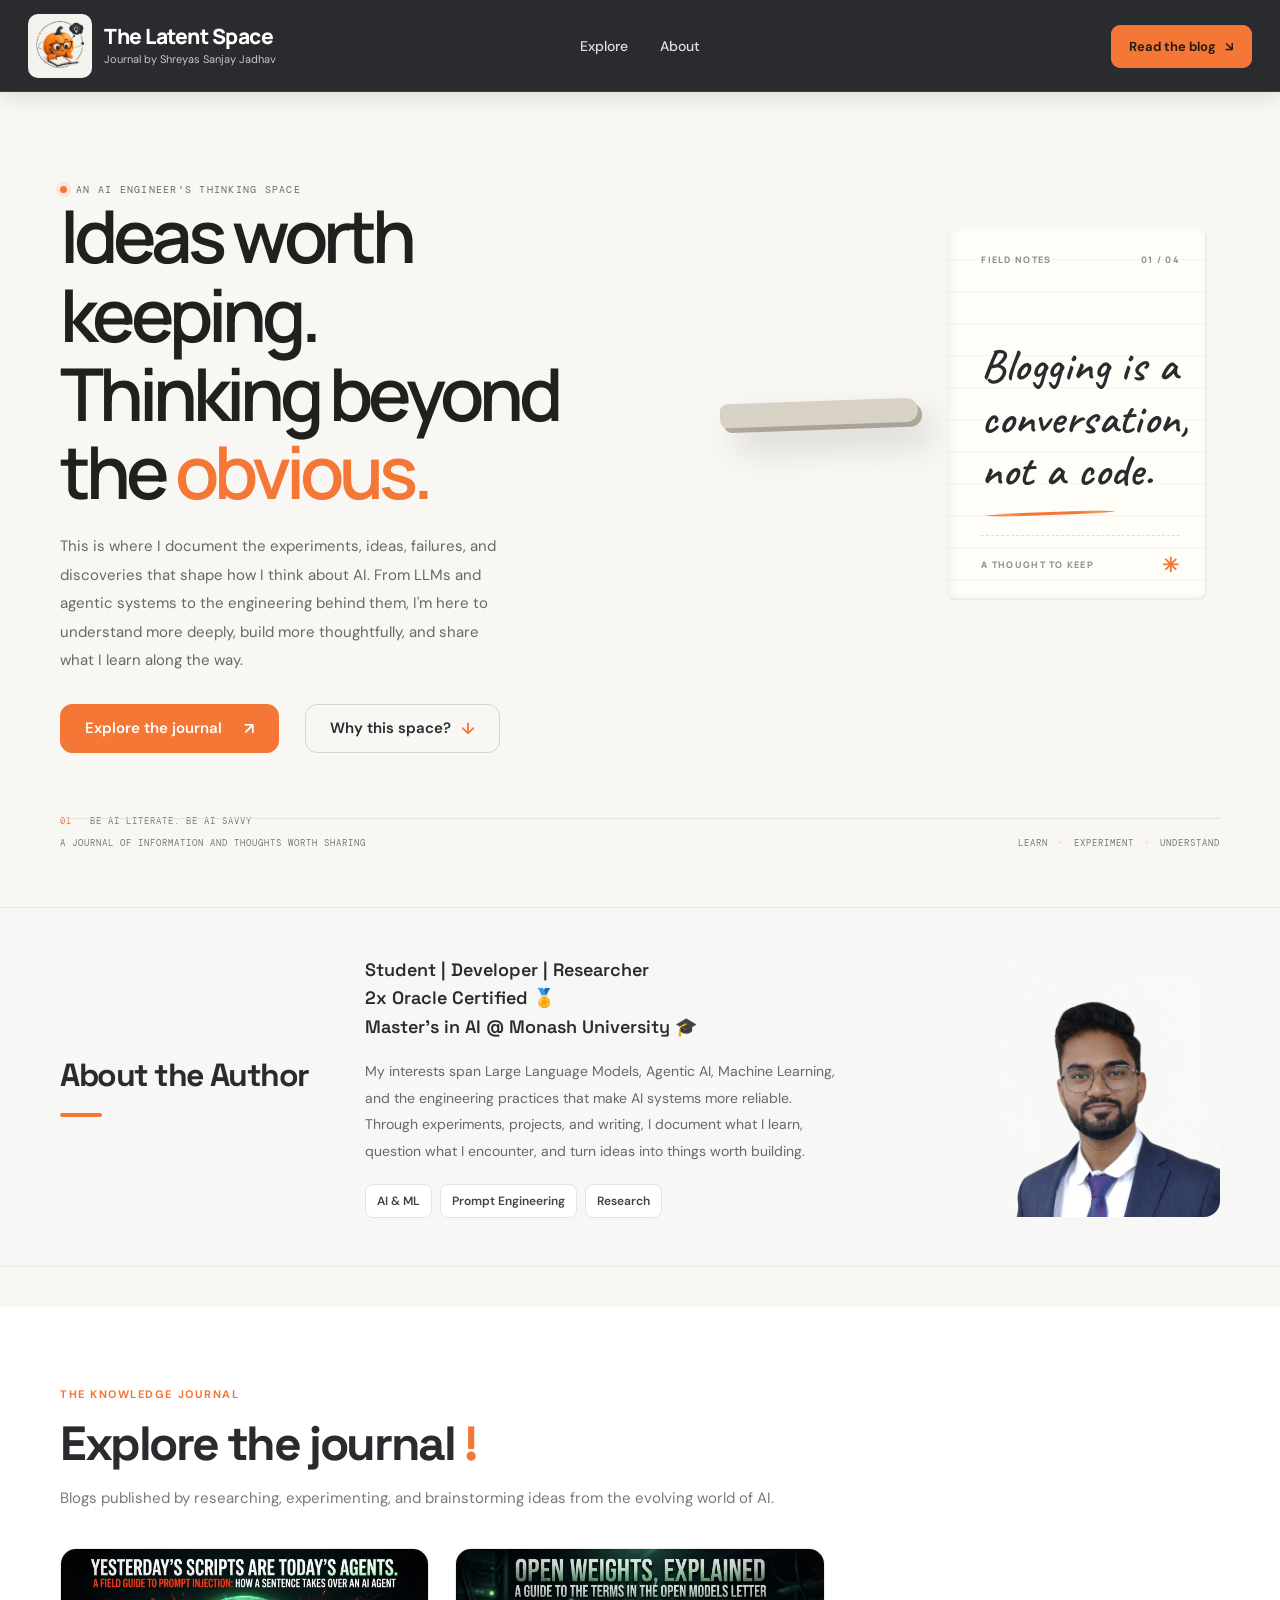
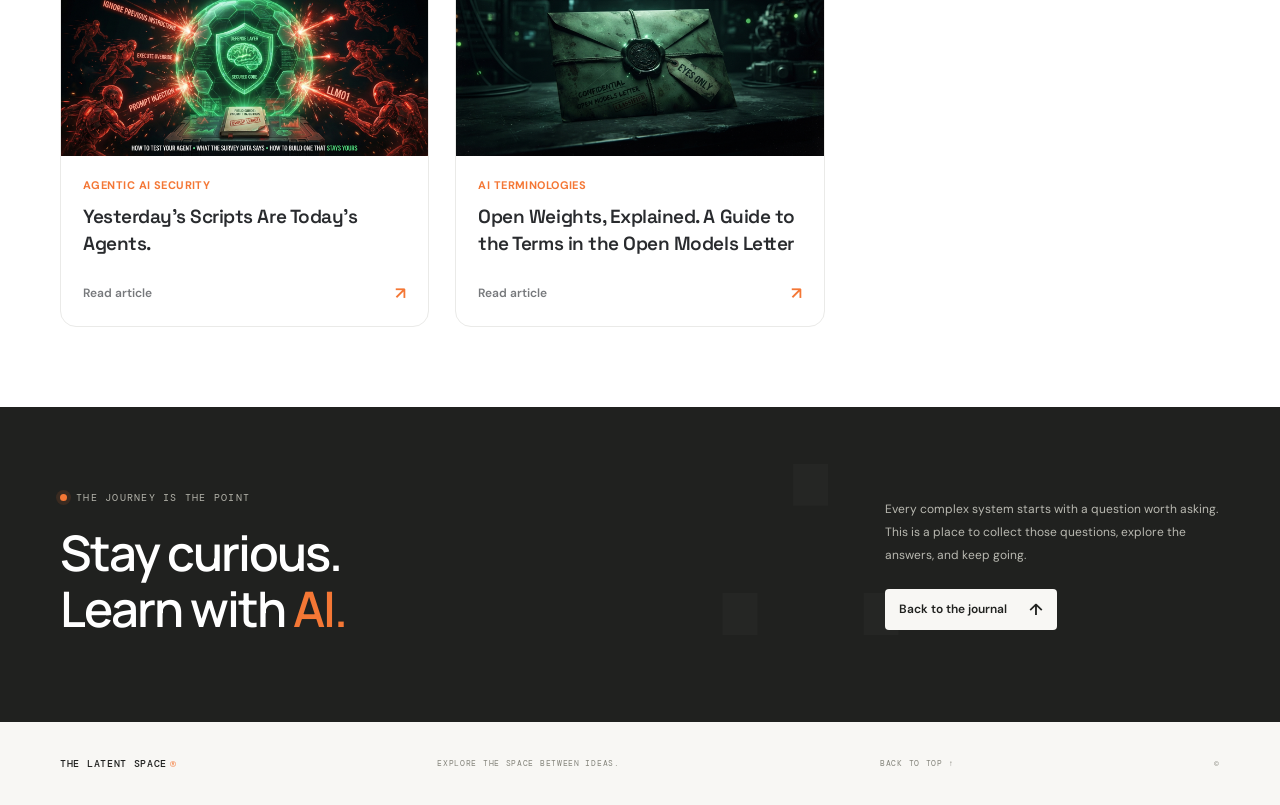
==== commit 86ccf9bd: "Update index.html" ====
--- a/index.html
+++ b/index.html
@@ -1,4 +1,3 @@
-
 <!DOCTYPE html>
 <html lang="en">
 <head>
@@ -7,81 +6,78 @@
   <meta name="theme-color" content="#f8f7f4" />
   <meta name="description" content="The Latent Space is an AI knowledge journal exploring machine learning, deep learning, LLMs, AI agents, and the engineering behind intelligent systems." />
   <title>The Latent Space | An AI Knowledge Journal</title>
+
   <link rel="preconnect" href="https://fonts.googleapis.com" />
   <link rel="preconnect" href="https://fonts.gstatic.com" crossorigin />
-  <link href="https://fonts.googleapis.com/css2?family=DM+Mono:wght@400;500&family=DM+Sans:wght@400;500;600;700&family=Manrope:wght@400;500;600;700;800&display=swap" rel="stylesheet" />
+  <link href="https://fonts.googleapis.com/css2?family=DM+Mono:wght@400;500&family=DM+Sans:wght@400;500;600;700&family=Manrope:wght@400;500;600;700;800&family=Caveat:wght@400;500;600;700&display=swap" rel="stylesheet" />
+
   <link rel="stylesheet" href="style.css" />
-  <link rel="preconnect" href="https://fonts.googleapis.com">
-  <link rel="preconnect" href="https://fonts.gstatic.com" crossorigin>
-  <link href="https://fonts.googleapis.com/css2?family=Caveat:wght@400;500;600;700&display=swap" rel="stylesheet">
 </head>
 <body>
 
-    <header class="site-header" id="home">
-        <a class="brand" href="index.html" aria-label="The Latent Space home">
-        <img
-          class="brand-logo"
-          src="assets\The latent Space Logo.png"
-           alt="The Latent Space pumpkin mascot"
-        />
-
-        <span class="brand-copy">
-          <span class="brand-name">The Latent Space</span>
-          <span class="brand-tagline">
-            Journal by Shreyas Sanjay Jadhav
-          </span>
+  <header class="site-header">
+    <a class="brand" href="index.html" aria-label="The Latent Space home">
+      <img
+        class="brand-logo"
+        src="assets/The latent Space Logo.png"
+        alt="The Latent Space pumpkin mascot"
+      />
+
+      <span class="brand-copy">
+        <span class="brand-name">The Latent Space</span>
+        <span class="brand-tagline">
+          Journal by Shreyas Sanjay Jadhav
         </span>
+      </span>
     </a>
 
-
-
     <button
-        class="menu-toggle"
-        id="menuToggle"
-        type="button"
-        aria-label="Toggle navigation"
-        aria-controls="mainNav"
-        aria-expanded="false"
+      class="menu-toggle"
+      id="menuToggle"
+      type="button"
+      aria-label="Toggle navigation"
+      aria-controls="mainNav"
+      aria-expanded="false"
     >
-        <span></span>
-        <span></span>
+      <span></span>
+      <span></span>
     </button>
 
     <nav class="main-nav" id="mainNav" aria-label="Main navigation">
-        <div class="nav-links">
-          <a href="#explore">Explore</a>
-          <a href="#about">About</a>
-    <!-- <a href="#topics">Topics</a> -->
-        </div>
-
-        <div class="nav-actions">
-         <!--
-          <button
-           class="nav-button owner-button"
-            id="ownerToggle"
-            type="button"
-          >
-            <span aria-hidden="true">↗</span>
-            Owner
-          </button>
-          -->
-          <a class="nav-button read-button" href="#explore">
-           Read the blog
-            <span aria-hidden="true">↘</span>
-          </a>
-        </div>
+      <div class="nav-links">
+        <a href="#explore">Explore</a>
+        <a href="#about">About</a>
+        <!-- <a href="#topics">Topics</a> -->
+      </div>
+
+      <div class="nav-actions">
+        <!--
+        <button
+          class="nav-button owner-button"
+          id="ownerToggle"
+          type="button"
+        >
+          <span aria-hidden="true">↗</span>
+          Owner
+        </button>
+        -->
+        <a class="nav-button read-button" href="#explore">
+          Read the blog
+          <span aria-hidden="true">↘</span>
+        </a>
+      </div>
     </nav>
-    </header>
-
-
+  </header>
 
   <main id="home">
+
+    <!-- HERO -->
     <section class="hero page-wrap">
       <div class="hero-copy reveal">
-        <div class="eyebrow"><span class="live-dot"></span> AN AI ENGINEER'S THINKING SPACE </div>
-        <h1>Ideas worth keeping. <br /> Thinking beyond the <span> obvious.</span></h1>
+        <div class="eyebrow"><span class="live-dot"></span> AN AI ENGINEER'S THINKING SPACE</div>
+        <h1>Ideas worth keeping. <br /> Thinking beyond the <span>obvious.</span></h1>
         <p class="hero-description">
-          This is where I document the experiments, ideas, failures, and discoveries 
+          This is where I document the experiments, ideas, failures, and discoveries
           that shape how I think about AI. From LLMs and agentic systems to the engineering behind them,
           I'm here to understand more deeply, build more thoughtfully, and share what I learn along the way.
         </p>
@@ -92,262 +88,191 @@
         <div class="hero-footnote"><span>01</span> BE AI LITERATE. BE AI SAVVY</div>
       </div>
 
-      
-        <div class="hero-art">
+      <div class="hero-art">
         <div class="notebook-scene">
           <div class="notebook">
             <!-- Spiral and notebook-pages -->
           </div>
         </div>
-      </div>
-      
-      <div class="hero-bottom">
-        <!-- Hero footer content -->
-      </div>
-      
-           
-              
-      <div class="notebook-pages"
-           id="notebookPage"
-           role="button"
-           tabindex="0"
-           aria-label="Notebook page. Click to turn to the next note."
-           title="Click to turn the page">
-      
-        <div class="notebook-page" id="notebookPageContent">
-      
-          <div class="page-topline">
-            <span>FIELD NOTES</span>
-            <span id="pageNumber">01 / 04</span>
+
+        <!-- Field notes card: now inside hero-art so it sits beside the headline -->
+        <div class="notebook-pages"
+             id="notebookPage"
+             role="button"
+             tabindex="0"
+             aria-label="Notebook page. Click to turn to the next note."
+             title="Click to turn the page">
+          <div class="notebook-page" id="notebookPageContent">
+            <div class="page-topline">
+              <span>FIELD NOTES</span>
+              <span id="pageNumber">01 / 04</span>
+            </div>
+
+            <div class="page-content">
+              <span class="handwritten-note" id="pageNote">
+                Blogging is a conversation, not a code.
+              </span>
+              <span class="note-underline"></span>
+            </div>
+
+            <div class="page-footer">
+              <span id="pageCategory">A THOUGHT TO KEEP</span>
+              <span class="page-doodle">✳</span>
+            </div>
           </div>
-      
-          <div class="page-content">
-            <span class="handwritten-note" id="pageNote">
-              Blogging is a conversation, not a code.
-            </span>
-            <span class="note-underline"></span>
-          </div>
-      
-          <div class="page-footer">
-            <span id="pageCategory">A THOUGHT TO KEEP</span>
-            <span class="page-doodle">✳</span>
-          </div>
-      
-        </div>
-      </div>
-
-
-      <!--<div class="hero-art reveal" aria-label="Abstract illustration of interconnected ideas">
-        <div class="art-grid"></div>
-        <div class="orbit orbit-one"></div>
-        <div class="orbit orbit-two"></div>
-        <div class="orbit orbit-three"></div>
-        <div class="orbit-core"></div>
-        <span class="art-node node-one"></span>
-        <span class="art-node node-two"></span>
-        <span class="art-node node-three"></span>
-        <span class="art-node node-four"></span>
-        <span class="art-label label-one">IDEAS</span>
-        <span class="art-label label-two">MODELS</span>
-        <span class="art-label label-three">SYSTEMS</span>
-        <span class="art-coordinate">LATENT SPACE / 001</span>
-        <span class="art-cross cross-one">+</span>
-        <span class="art-cross cross-two">+</span>
-      </div>-->
-      <br>
+        </div>
+
+        <!--
+        <div class="hero-art reveal" aria-label="Abstract illustration of interconnected ideas">
+          <div class="art-grid"></div>
+          <div class="orbit orbit-one"></div>
+          <div class="orbit orbit-two"></div>
+          <div class="orbit orbit-three"></div>
+          <div class="orbit-core"></div>
+          <span class="art-node node-one"></span>
+          <span class="art-node node-two"></span>
+          <span class="art-node node-three"></span>
+          <span class="art-node node-four"></span>
+          <span class="art-label label-one">IDEAS</span>
+          <span class="art-label label-two">MODELS</span>
+          <span class="art-label label-three">SYSTEMS</span>
+          <span class="art-coordinate">LATENT SPACE / 001</span>
+          <span class="art-cross cross-one">+</span>
+          <span class="art-cross cross-two">+</span>
+        </div>
+        -->
+      </div>
+
       <div class="hero-bottom">
         <span>A JOURNAL OF INFORMATION AND THOUGHTS WORTH SHARING</span>
         <span>LEARN <i>·</i> EXPERIMENT <i>·</i> UNDERSTAND</span>
       </div>
     </section>
 
-    
-
- 
-
-<section class="about-strip" id="about">
-  <div class="page-wrap about-grid">
-
-    <!-- Column 1: Section heading -->
-    <div class="about-heading">
-      
-      <h2>About the Author</h2>
-      <div class="about-accent"></div>
-    </div>
-
-    <!-- Column 2: Author description -->
-    <div class="author-content">
-      <h3 class="author-intro">
-        Student | Developer | Researcher <br> 
-        2x Oracle Certified 🏅 <br>
-        Master's in AI @ Monash University 🎓 
-      </h3>
-
-      <p class="author-description">
-        My interests span Large Language Models, Agentic AI, Machine
-        Learning,<br> and the engineering practices that make AI systems
-        more reliable. <br> Through experiments, projects, and writing,
-        I document what I learn,<br> question what I encounter, and turn
-        ideas into things worth building.
-      </p>
-
-      <div class="author-tags">
-        <span>AI &amp; ML</span>
-        <span>Prompt Engineering</span>
-        <span>Research </span>
-      </div>
-    </div>
-
-    <!-- Column 3: Author photo -->
-    <div class="author-photo-wrap">
-      <img
-        src="assets\Profile.jpeg"
-        alt="Portrait of Shreyas Jadhav"
-        class="author-photo"
-      />
-    </div>
-
-  </div>
-</section>
-
-
-
+    <!-- ABOUT -->
+    <section class="about-strip" id="about">
+      <div class="page-wrap about-grid">
+
+        <!-- Column 1: Section heading -->
+        <div class="about-heading">
+          <h2>About the Author</h2>
+          <div class="about-accent"></div>
+        </div>
+
+        <!-- Column 2: Author description -->
+        <div class="author-content">
+          <h3 class="author-intro">
+            Student | Developer | Researcher <br>
+            2x Oracle Certified 🏅 <br>
+            Master's in AI @ Monash University 🎓
+          </h3>
+
+          <p class="author-description">
+            My interests span Large Language Models, Agentic AI, Machine
+            Learning,<br> and the engineering practices that make AI systems
+            more reliable. <br> Through experiments, projects, and writing,
+            I document what I learn,<br> question what I encounter, and turn
+            ideas into things worth building.
+          </p>
+
+          <div class="author-tags">
+            <span>AI &amp; ML</span>
+            <span>Prompt Engineering</span>
+            <span>Research</span>
+          </div>
+        </div>
+
+        <!-- Column 3: Author photo -->
+        <div class="author-photo-wrap">
+          <img
+            src="assets/Profile.jpeg"
+            alt="Portrait of Shreyas Jadhav"
+            class="author-photo"
+          />
+        </div>
+
+      </div>
+    </section>
+
+    <!-- EXPLORE -->
     <section class="explore-section" id="explore">
       <div class="page-wrap">
 
-       <div class="explore-header">
+        <div class="explore-header">
           <div>
             <span class="section-eyebrow">THE KNOWLEDGE JOURNAL</span>
-           <h2>Explore the journal<span> !</span></h2>
-           <p>
+            <h2>Explore the journal<span> !</span></h2>
+            <p>
               Blogs published by researching, experimenting, and brainstorming ideas from the evolving world of AI.
             </p>
           </div>
-       </div>
+        </div>
 
         <div class="blog-grid">
 
-         <!-- Blog Card 1 -->
-         <a href="articles\Blog 1\Yesterday's Scripts Are Today's Agents.html" class="blog-card">
-           <div class="blog-thumbnail">
-             <img src="assets\Thumbnail1.jpg"
+          <!-- Blog Card 1 -->
+          <a href="articles/Blog 1/Yesterday's Scripts Are Today's Agents.html" class="blog-card">
+            <div class="blog-thumbnail">
+              <img src="assets/Thumbnail1.jpg"
                    alt="Prompt injection and agent security">
-             <!-- <span class="blog-category">AI SECURITY</span> -->
+              <!-- <span class="blog-category">AI SECURITY</span> -->
             </div>
             <div class="blog-card-content">
-             <span class="blog-subdomain">Agentic AI Security</span>
-                <h3>Yesterday's Scripts Are Today's Agents.</h3>
-             <p class="blog-read-more">Read article <span>↗</span></p>
-            </div>
-         </a>
-
-        
-        <!-- Blog Card 2 -->
-      
+              <span class="blog-subdomain">Agentic AI Security</span>
+              <h3>Yesterday's Scripts Are Today's Agents.</h3>
+              <p class="blog-read-more">Read article <span>↗</span></p>
+            </div>
+          </a>
+
+          <!-- Blog Card 2 -->
           <a href="articles/Blog 2/Open_Weights_Explained.html" class="blog-card">
             <div class="blog-thumbnail">
-             <img src="assets/Thumbnail2.jpg"
-                  alt="Open Weights, Explained. A Guide to the Terms in the Open Models Letter">
-             <!-- <span class="blog-category">OPEN WEIGHTS</span> -->
-           </div>
-           <div class="blog-card-content">
-             <span class="blog-subdomain">AI TERMINOLOGIES</span>
-             <h3>Open Weights, Explained. A Guide to the Terms in the Open Models Letter</h3>
-             <p class="blog-read-more">Read article <span>↗</span></p>
-           </div>
-         </a>
-         
-
-         <!-- Blog Card 3 -->
-        <!-- 
-         <a href="articles/agentic-systems.html" class="blog-card">
-           <div class="blog-thumbnail">
+              <img src="assets/Thumbnail2.jpg"
+                   alt="Open Weights, Explained. A Guide to the Terms in the Open Models Letter">
+              <!-- <span class="blog-category">OPEN WEIGHTS</span> -->
+            </div>
+            <div class="blog-card-content">
+              <span class="blog-subdomain">AI TERMINOLOGIES</span>
+              <h3>Open Weights, Explained. A Guide to the Terms in the Open Models Letter</h3>
+              <p class="blog-read-more">Read article <span>↗</span></p>
+            </div>
+          </a>
+
+          <!-- Blog Card 3 (inactive)
+          <a href="articles/agentic-systems.html" class="blog-card">
+            <div class="blog-thumbnail">
               <img src="assets/thumbnails/agentic-systems.png"
                    alt="Agentic AI systems">
-             <span class="blog-category">ARTIFICIAL INTELLIGENCE</span>
-           </div>
-           <div class="blog-card-content">
-             <span class="blog-subdomain">AI Agents</span>
-             <h3>From Language Models to Autonomous Agents</h3>
-             <p class="blog-read-more">Read article <span>↗</span></p>
-           </div>
-         </a>
-        -->
-
-         <!-- Blog Card 4 -->
-        <!-- 
-         <a href="articles/prompt-engineering.html" class="blog-card">
-           <div class="blog-thumbnail">
-             <img src="assets/thumbnails/prompt-engineering.png"
-                  alt="Prompt engineering">
-             <span class="blog-category">GENERATIVE AI</span>
-           </div>
-           <div class="blog-card-content">
-             <span class="blog-subdomain">Prompt Engineering</span>
-             <h3>Beyond the Prompt: Designing Better AI Interactions</h3>
-             <p class="blog-read-more">Read article <span>↗</span></p>
-           </div>
-         </a>
-        -->
-         
+              <span class="blog-category">ARTIFICIAL INTELLIGENCE</span>
+            </div>
+            <div class="blog-card-content">
+              <span class="blog-subdomain">AI Agents</span>
+              <h3>From Language Models to Autonomous Agents</h3>
+              <p class="blog-read-more">Read article <span>↗</span></p>
+            </div>
+          </a>
+          -->
+
+          <!-- Blog Card 4 (inactive)
+          <a href="articles/prompt-engineering.html" class="blog-card">
+            <div class="blog-thumbnail">
+              <img src="assets/thumbnails/prompt-engineering.png"
+                   alt="Prompt engineering">
+              <span class="blog-category">GENERATIVE AI</span>
+            </div>
+            <div class="blog-card-content">
+              <span class="blog-subdomain">Prompt Engineering</span>
+              <h3>Beyond the Prompt: Designing Better AI Interactions</h3>
+              <p class="blog-read-more">Read article <span>↗</span></p>
+            </div>
+          </a>
+          -->
 
         </div>
       </div>
     </section>
 
-<!--
-      <div class="owner-panel" id="ownerPanel" hidden>
-        <div>
-          <strong>Owner workspace</strong>
-          <p>Reorder your topic folders. Changes are saved in this browser only.</p>
-        </div>
-        <span class="owner-status">LOCAL PREVIEW</span>
-      </div>
-
-      <div class="content-layout" id="topics">
-        <aside class="topic-sidebar">
-          <div class="sidebar-heading">YOUR LIBRARY <span>↘</span></div>
-          <button class="sidebar-domain active" data-filter="All">
-            <span class="folder-icon">▤</span> All topics <span class="sidebar-number" id="topicCount">10</span>
-          </button>
-          <div class="sidebar-divider"></div>
-          <div class="sidebar-heading subheading">ARTIFICIAL INTELLIGENCE</div>
-          <div class="sidebar-topics" id="sidebarTopics"></div>
-          <div class="sidebar-note">
-            <span class="note-icon">✳</span>
-            <p>A living index.<br />Built one idea at a time.</p>
-          </div>
-        </aside>
-
-        <div class="article-area">
-          <div class="article-area-top">
-            <div>
-              <div class="current-location">LIBRARY / <span id="currentTopic">ALL TOPICS</span></div>
-              <h3 id="resultsHeading">All topics</h3>
-            </div>
-            <span class="results-count" id="resultsCount">0 ENTRIES</span>
-          </div>
-
-          <div class="article-grid" id="articleGrid"></div>
-
-          <div class="empty-state" id="emptyState">
-            <div class="empty-orbit">
-              <span></span><i></i>
-            </div>
-            <div class="eyebrow">A SPACE FOR WHAT COMES NEXT</div>
-            <h3 id="emptyTitle">The next idea starts here.</h3>
-            <p id="emptyMessage">This shelf is still empty. New notes and explorations will find their home here soon.</p>
-            <button class="text-link reset-filter" id="resetFilter">Explore all topics <span>↗</span></button>
-          </div>
-
-          <div class="owner-hint" id="ownerHint" hidden>
-            To publish an article in this prototype, add its details to the <code>articles</code> array in <code>script.js</code>.
-          </div>
-        </div>
-      </div>
-    </section>
-    -->
-
+    <!-- CLOSING -->
     <section class="closing-band">
       <div class="page-wrap closing-inner">
         <div>
@@ -361,12 +286,13 @@
         <div class="closing-decoration" aria-hidden="true">∴</div>
       </div>
     </section>
+
   </main>
 
   <footer class="site-footer page-wrap">
     <a class="footer-brand" href="index.html">THE LATENT SPACE<span>®</span></a>
     <span>EXPLORE THE SPACE BETWEEN IDEAS.</span>
-    <a href="index.html" >BACK TO TOP ↑</a>
+    <a href="index.html">BACK TO TOP ↑</a>
     <span class="copyright">© <span id="year"></span></span>
   </footer>
 
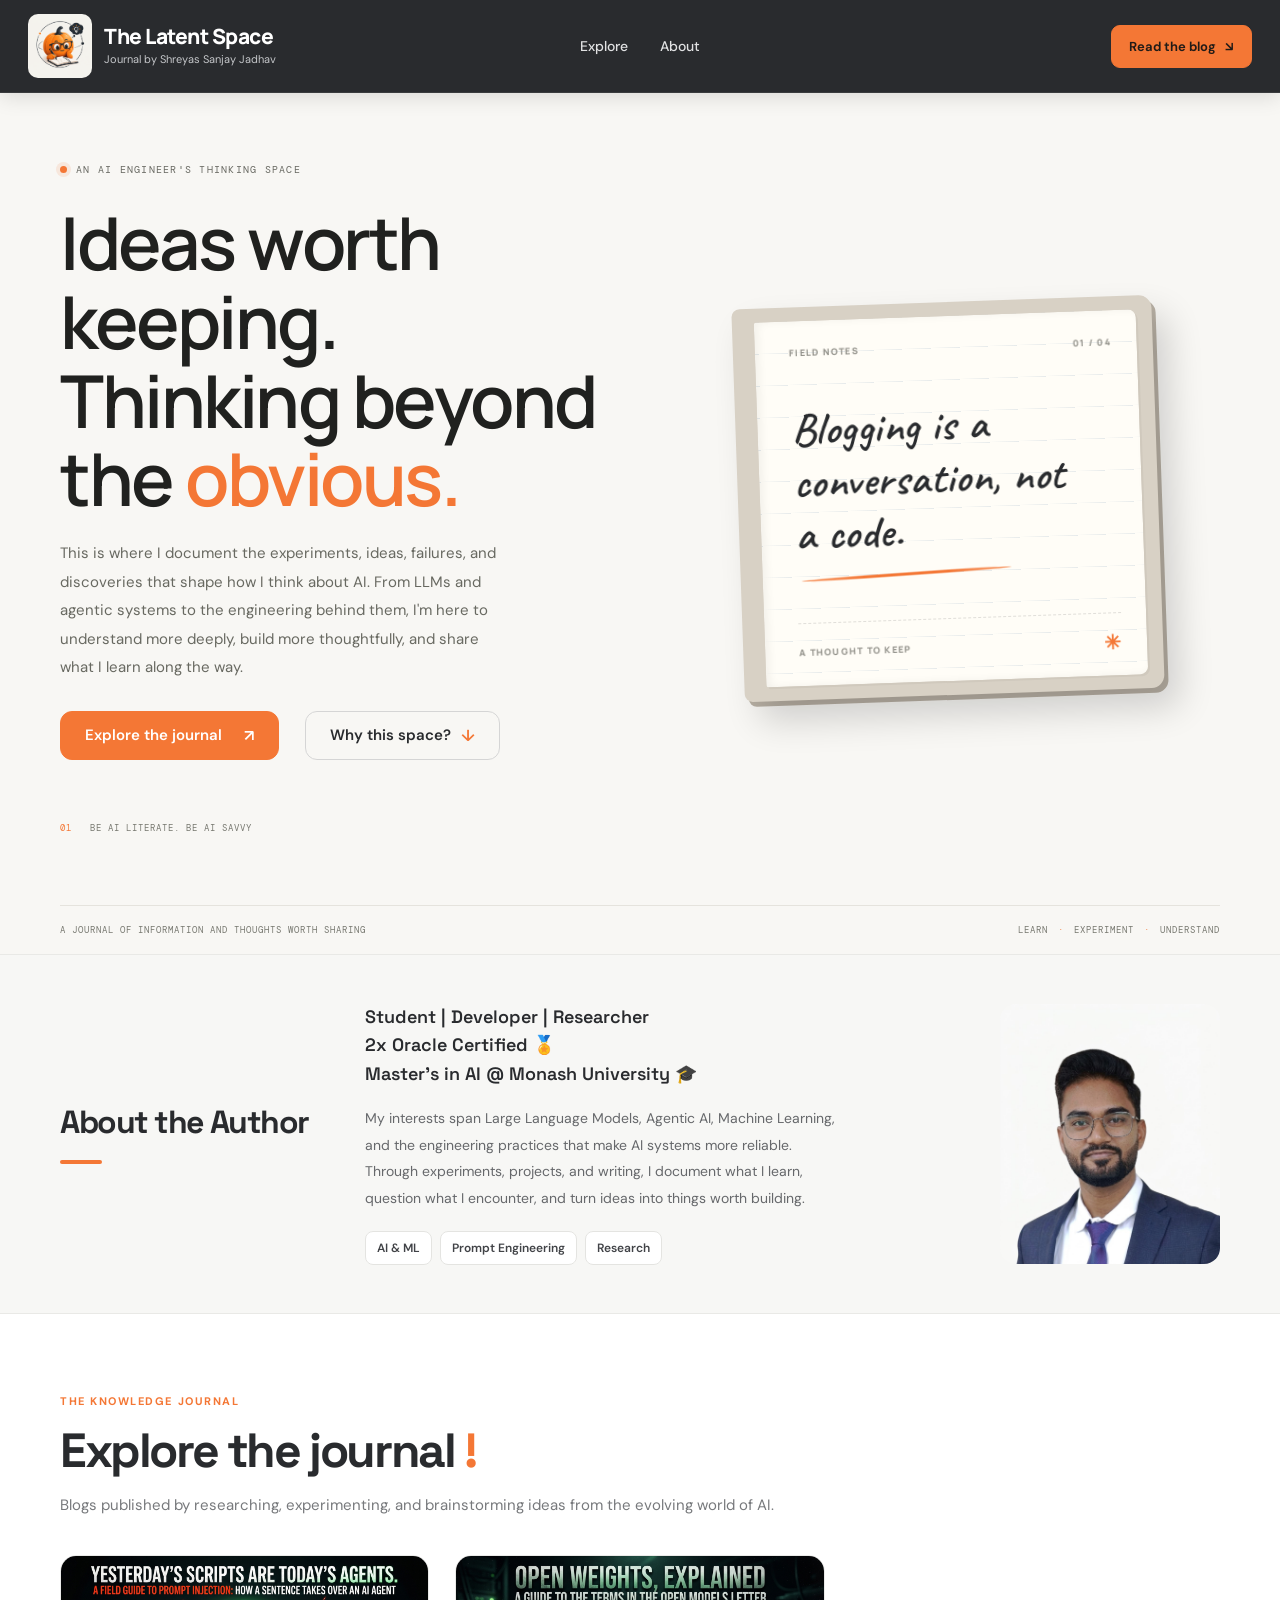
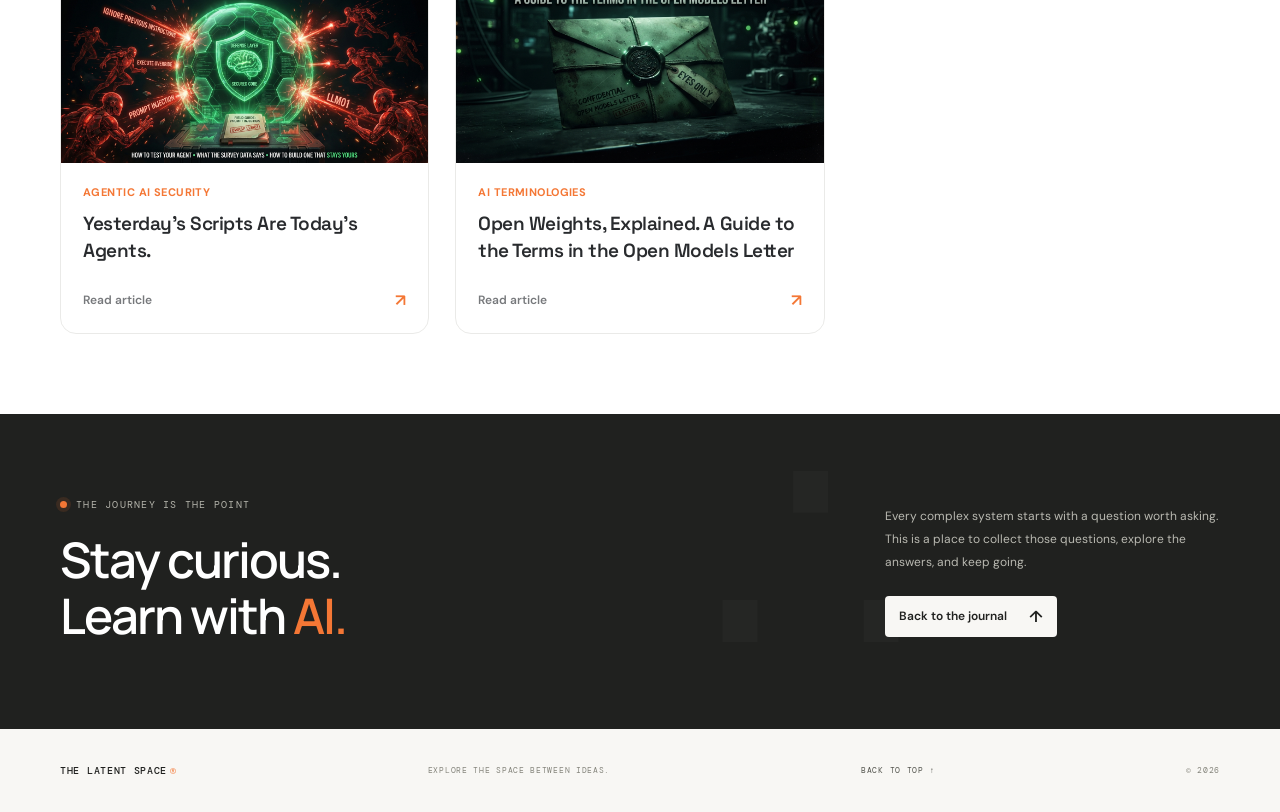
==== commit 4e53d0bd: "Update theme color and modify font links in HTML" ====
--- a/index.html
+++ b/index.html
@@ -3,13 +3,13 @@
 <head>
   <meta charset="UTF-8" />
   <meta name="viewport" content="width=device-width, initial-scale=1.0" />
-  <meta name="theme-color" content="#f8f7f4" />
+  <meta name="theme-color" content="#292B2E" />
   <meta name="description" content="The Latent Space is an AI knowledge journal exploring machine learning, deep learning, LLMs, AI agents, and the engineering behind intelligent systems." />
   <title>The Latent Space | An AI Knowledge Journal</title>
 
   <link rel="preconnect" href="https://fonts.googleapis.com" />
   <link rel="preconnect" href="https://fonts.gstatic.com" crossorigin />
-  <link href="https://fonts.googleapis.com/css2?family=DM+Mono:wght@400;500&family=DM+Sans:wght@400;500;600;700&family=Manrope:wght@400;500;600;700;800&family=Caveat:wght@400;500;600;700&display=swap" rel="stylesheet" />
+  <link href="https://fonts.googleapis.com/css2?family=Caveat:wght@400;500;600;700&family=DM+Mono:wght@400;500&family=DM+Sans:wght@400;500;600;700&family=Manrope:wght@400;500;600;700;800&family=Space+Grotesk:wght@400;500;600;700&display=swap" rel="stylesheet" />
 
   <link rel="stylesheet" href="style.css" />
 </head>
@@ -22,12 +22,9 @@
         src="assets/The latent Space Logo.png"
         alt="The Latent Space pumpkin mascot"
       />
-
       <span class="brand-copy">
         <span class="brand-name">The Latent Space</span>
-        <span class="brand-tagline">
-          Journal by Shreyas Sanjay Jadhav
-        </span>
+        <span class="brand-tagline">Journal by Shreyas Sanjay Jadhav</span>
       </span>
     </a>
 
@@ -47,20 +44,9 @@
       <div class="nav-links">
         <a href="#explore">Explore</a>
         <a href="#about">About</a>
-        <!-- <a href="#topics">Topics</a> -->
       </div>
 
       <div class="nav-actions">
-        <!--
-        <button
-          class="nav-button owner-button"
-          id="ownerToggle"
-          type="button"
-        >
-          <span aria-hidden="true">↗</span>
-          Owner
-        </button>
-        -->
         <a class="nav-button read-button" href="#explore">
           Read the blog
           <span aria-hidden="true">↘</span>
@@ -91,56 +77,33 @@
       <div class="hero-art">
         <div class="notebook-scene">
           <div class="notebook">
-            <!-- Spiral and notebook-pages -->
+            <div class="notebook-pages"
+                 id="notebookPage"
+                 role="button"
+                 tabindex="0"
+                 aria-label="Notebook page. Click to turn to the next note."
+                 title="Click to turn the page">
+              <div class="notebook-page" id="notebookPageContent">
+                <div class="page-topline">
+                  <span>FIELD NOTES</span>
+                  <span id="pageNumber">01 / 04</span>
+                </div>
+
+                <div class="page-content">
+                  <span class="handwritten-note" id="pageNote">
+                    Blogging is a conversation, not a code.
+                  </span>
+                  <span class="note-underline"></span>
+                </div>
+
+                <div class="page-footer">
+                  <span id="pageCategory">A THOUGHT TO KEEP</span>
+                  <span class="page-doodle">✳</span>
+                </div>
+              </div>
+            </div>
           </div>
         </div>
-
-        <!-- Field notes card: now inside hero-art so it sits beside the headline -->
-        <div class="notebook-pages"
-             id="notebookPage"
-             role="button"
-             tabindex="0"
-             aria-label="Notebook page. Click to turn to the next note."
-             title="Click to turn the page">
-          <div class="notebook-page" id="notebookPageContent">
-            <div class="page-topline">
-              <span>FIELD NOTES</span>
-              <span id="pageNumber">01 / 04</span>
-            </div>
-
-            <div class="page-content">
-              <span class="handwritten-note" id="pageNote">
-                Blogging is a conversation, not a code.
-              </span>
-              <span class="note-underline"></span>
-            </div>
-
-            <div class="page-footer">
-              <span id="pageCategory">A THOUGHT TO KEEP</span>
-              <span class="page-doodle">✳</span>
-            </div>
-          </div>
-        </div>
-
-        <!--
-        <div class="hero-art reveal" aria-label="Abstract illustration of interconnected ideas">
-          <div class="art-grid"></div>
-          <div class="orbit orbit-one"></div>
-          <div class="orbit orbit-two"></div>
-          <div class="orbit orbit-three"></div>
-          <div class="orbit-core"></div>
-          <span class="art-node node-one"></span>
-          <span class="art-node node-two"></span>
-          <span class="art-node node-three"></span>
-          <span class="art-node node-four"></span>
-          <span class="art-label label-one">IDEAS</span>
-          <span class="art-label label-two">MODELS</span>
-          <span class="art-label label-three">SYSTEMS</span>
-          <span class="art-coordinate">LATENT SPACE / 001</span>
-          <span class="art-cross cross-one">+</span>
-          <span class="art-cross cross-two">+</span>
-        </div>
-        -->
       </div>
 
       <div class="hero-bottom">
@@ -153,13 +116,11 @@
     <section class="about-strip" id="about">
       <div class="page-wrap about-grid">
 
-        <!-- Column 1: Section heading -->
         <div class="about-heading">
           <h2>About the Author</h2>
           <div class="about-accent"></div>
         </div>
 
-        <!-- Column 2: Author description -->
         <div class="author-content">
           <h3 class="author-intro">
             Student | Developer | Researcher <br>
@@ -182,7 +143,6 @@
           </div>
         </div>
 
-        <!-- Column 3: Author photo -->
         <div class="author-photo-wrap">
           <img
             src="assets/Profile.jpeg"
@@ -213,9 +173,7 @@
           <!-- Blog Card 1 -->
           <a href="articles/Blog 1/Yesterday's Scripts Are Today's Agents.html" class="blog-card">
             <div class="blog-thumbnail">
-              <img src="assets/Thumbnail1.jpg"
-                   alt="Prompt injection and agent security">
-              <!-- <span class="blog-category">AI SECURITY</span> -->
+              <img src="assets/Thumbnail1.jpg" alt="Prompt injection and agent security" />
             </div>
             <div class="blog-card-content">
               <span class="blog-subdomain">Agentic AI Security</span>
@@ -227,46 +185,14 @@
           <!-- Blog Card 2 -->
           <a href="articles/Blog 2/Open_Weights_Explained.html" class="blog-card">
             <div class="blog-thumbnail">
-              <img src="assets/Thumbnail2.jpg"
-                   alt="Open Weights, Explained. A Guide to the Terms in the Open Models Letter">
-              <!-- <span class="blog-category">OPEN WEIGHTS</span> -->
+              <img src="assets/Thumbnail2.jpg" alt="Open Weights, Explained. A Guide to the Terms in the Open Models Letter" />
             </div>
             <div class="blog-card-content">
-              <span class="blog-subdomain">AI TERMINOLOGIES</span>
+              <span class="blog-subdomain">AI Terminologies</span>
               <h3>Open Weights, Explained. A Guide to the Terms in the Open Models Letter</h3>
               <p class="blog-read-more">Read article <span>↗</span></p>
             </div>
           </a>
-
-          <!-- Blog Card 3 (inactive)
-          <a href="articles/agentic-systems.html" class="blog-card">
-            <div class="blog-thumbnail">
-              <img src="assets/thumbnails/agentic-systems.png"
-                   alt="Agentic AI systems">
-              <span class="blog-category">ARTIFICIAL INTELLIGENCE</span>
-            </div>
-            <div class="blog-card-content">
-              <span class="blog-subdomain">AI Agents</span>
-              <h3>From Language Models to Autonomous Agents</h3>
-              <p class="blog-read-more">Read article <span>↗</span></p>
-            </div>
-          </a>
-          -->
-
-          <!-- Blog Card 4 (inactive)
-          <a href="articles/prompt-engineering.html" class="blog-card">
-            <div class="blog-thumbnail">
-              <img src="assets/thumbnails/prompt-engineering.png"
-                   alt="Prompt engineering">
-              <span class="blog-category">GENERATIVE AI</span>
-            </div>
-            <div class="blog-card-content">
-              <span class="blog-subdomain">Prompt Engineering</span>
-              <h3>Beyond the Prompt: Designing Better AI Interactions</h3>
-              <p class="blog-read-more">Read article <span>↗</span></p>
-            </div>
-          </a>
-          -->
 
         </div>
       </div>
--- a/style.css
+++ b/style.css
@@ -1,23 +1,31 @@
-
-@import url('https://fonts.googleapis.com/css2?family=Space+Grotesk:wght@400;500;600;700&display=swap');
- 
+/* =========================================
+   ROOT + BASE
+========================================= */
+
 :root {
   --paper: #f8f7f4;
   --white: #ffffff;
   --ink: #20211f;
-  --graphite: #363835;
-  --muted: #777871;
+  --graphite: #292B2E;
+  --muted: #77797C;
   --line: #e5e3dd;
   --orange: #f47735;
+  --orange-hover: #E86425;
   --orange-light: #fff0e7;
   --soft: #efeee9;
   --font: "DM Sans", sans-serif;
   --display: "Manrope", sans-serif;
+  --heading: "Space Grotesk", sans-serif;
   --mono: "DM Mono", monospace;
 }
 
 * { box-sizing: border-box; }
-html { scroll-behavior: smooth; scroll-padding-top: 95px; }
+
+html {
+  scroll-behavior: smooth;
+  scroll-padding-top: 110px;
+}
+
 body {
   margin: 0;
   background: var(--paper);
@@ -26,75 +34,231 @@
   -webkit-font-smoothing: antialiased;
 }
 
-
 a { color: inherit; text-decoration: none; }
 button, input { font: inherit; }
 button { color: inherit; }
-button:focus-visible, a:focus-visible, input:focus-visible {
+
+button:focus-visible,
+a:focus-visible,
+input:focus-visible {
   outline: 2px solid var(--orange);
   outline-offset: 4px;
 }
+
 [hidden] { display: none !important; }
-.page-wrap { width: min(1160px, calc(100% - 64px)); margin-inline: auto; }
+
+.page-wrap {
+  width: min(1160px, calc(100% - 64px));
+  margin-inline: auto;
+}
+
+/* =========================================
+   HEADER (GRAPHITE NAVBAR)
+========================================= */
 
 .site-header {
-  height: 86px;
-  padding: 0 max(32px, calc((100vw - 1160px) / 2));
-  display: flex;
-  align-items: center;
-  justify-content: space-between;
-  border-bottom: 1px solid var(--line);
-  background: rgba(248,247,244,.92);
   position: sticky;
   top: 0;
-  z-index: 20;
-  backdrop-filter: blur(16px);
-}
-.brand { display: flex; align-items: center; gap: 11px; }
-.brand-mark { width: 43px; height: 43px; color: var(--ink); }
-.brand-mark svg { width: 100%; height: 100%; }
+  z-index: 1000;
+
+  display: grid;
+  grid-template-columns: 1fr auto 1fr;
+  align-items: center;
+  gap: 28px;
+
+  width: 100%;
+  min-height: 92px;
+  padding: 14px max(28px, calc((100vw - 1320px) / 2));
+
+  background: var(--graphite);
+  color: #F7F6F2;
+
+  border-bottom: 1px solid rgba(255, 255, 255, 0.08);
+  box-shadow: 0 4px 20px rgba(0, 0, 0, 0.12);
+}
+
+.brand {
+  display: inline-flex;
+  align-items: center;
+  gap: 12px;
+  min-width: 0;
+  color: #F7F6F2;
+  text-decoration: none;
+}
+
+.brand-logo {
+  display: block;
+  width: 64px;
+  height: 64px;
+  flex-shrink: 0;
+  object-fit: contain;
+  border-radius: 10px;
+}
+
+.brand-copy {
+  display: flex;
+  flex-direction: column;
+  gap: 4px;
+  min-width: 0;
+}
+
 .brand-name {
+  color: #FFFFFF;
   font-family: var(--display);
-  font-size: 15px;
+  font-size: 21px;
+  font-weight: 800;
+  line-height: 1.15;
+  letter-spacing: -0.5px;
+  white-space: nowrap;
+}
+
+.brand-tagline {
+  color: #C5C7CA;
+  font-size: 11px;
+  font-weight: 400;
+  line-height: 1.4;
+  white-space: nowrap;
+}
+
+/* Navigation layout */
+
+.main-nav {
+  display: contents;
+}
+
+.nav-links {
+  display: flex;
+  align-items: center;
+  justify-content: center;
+  gap: 32px;
+}
+
+.nav-links a {
+  position: relative;
+  padding: 10px 0;
+  color: #E1E2E3;
+  font-size: 14px;
   font-weight: 500;
-  letter-spacing: -.7px;
-  line-height: 1.15;
-}
-.brand-name b { font-weight: 800; }
-.brand-name small {
+  text-decoration: none;
+  transition: color 180ms ease;
+}
+
+.nav-links a:hover,
+.nav-links a:focus-visible {
+  color: var(--orange);
+}
+
+.nav-links a::after {
+  content: "";
+  position: absolute;
+  left: 0;
+  bottom: 3px;
+  width: 0;
+  height: 2px;
+  background: var(--orange);
+  border-radius: 2px;
+  transition: width 180ms ease;
+}
+
+.nav-links a:hover::after,
+.nav-links a:focus-visible::after {
+  width: 100%;
+}
+
+.nav-actions {
+  display: flex;
+  align-items: center;
+  justify-content: flex-end;
+  gap: 10px;
+}
+
+.nav-button {
+  display: inline-flex;
+  align-items: center;
+  justify-content: center;
+  gap: 9px;
+  min-height: 43px;
+  padding: 0 17px;
+  border: 1px solid transparent;
+  border-radius: 9px;
+  font-family: inherit;
+  font-size: 13px;
+  font-weight: 650;
+  line-height: 1;
+  text-decoration: none;
+  white-space: nowrap;
+  cursor: pointer;
+  transition:
+    background 180ms ease,
+    color 180ms ease,
+    border-color 180ms ease,
+    transform 180ms ease;
+}
+
+.nav-button:hover {
+  transform: translateY(-2px);
+}
+
+.read-button {
+  background: var(--orange);
+  color: #211B17;
+  border-color: var(--orange);
+}
+
+.read-button:hover {
+  background: #FF8A4C;
+  border-color: #FF8A4C;
+}
+
+.site-header a:focus-visible,
+.site-header button:focus-visible {
+  outline: 3px solid #F9A06E;
+  outline-offset: 4px;
+}
+
+/* Mobile menu button */
+
+.menu-toggle {
+  display: none;
+  align-items: center;
+  justify-content: center;
+  flex-direction: column;
+  gap: 6px;
+  width: 44px;
+  height: 44px;
+  color: #FFFFFF;
+  background: transparent;
+  border: 1px solid #505257;
+  border-radius: 9px;
+  cursor: pointer;
+}
+
+.menu-toggle span {
   display: block;
-  margin-top: 5px;
-  font: 9px var(--mono);
-  letter-spacing: 1.1px;
-  color: var(--muted);
-}
-.main-nav { display: flex; align-items: center; gap: 34px; font-size: 12px; font-weight: 600; }
-.main-nav > a { color: #565750; transition: color .2s; }
-.main-nav > a:hover { color: var(--orange); }
-.owner-button {
-  border: 1px solid var(--line);
-  background: var(--white);
-  border-radius: 4px;
-  padding: 10px 13px;
-  font-size: 11px;
-  cursor: pointer;
-  transition: border-color .2s, background .2s;
-}
-.owner-button:hover, .owner-button.enabled { border-color: var(--orange); background: var(--orange-light); }
-.owner-dot { display: inline-block; width: 6px; height: 6px; border-radius: 50%; background: #b5b5ae; margin-left: 5px; }
-.owner-button.enabled .owner-dot { background: var(--orange); }
-.menu-toggle { display: none; }
+  width: 19px;
+  height: 2px;
+  background: currentColor;
+  border-radius: 2px;
+}
+
+/* =========================================
+   HERO
+========================================= */
 
 .hero {
-  min-height: 590px;
-  padding-top: 91px;
+  position: relative;
+  min-height: 640px;
+  padding: 70px 0 120px;
   display: grid;
   grid-template-columns: 1.03fr .97fr;
-  position: relative;
   align-items: center;
   column-gap: 40px;
 }
-.hero-copy { padding-bottom: 40px; }
+
+.hero-copy {
+  min-width: 0;
+}
+
 .eyebrow {
   display: flex;
   align-items: center;
@@ -103,15 +267,40 @@
   font: 10px var(--mono);
   letter-spacing: 1.25px;
 }
-.live-dot { width: 7px; height: 7px; border-radius: 50%; background: var(--orange); box-shadow: 0 0 0 4px rgba(244,119,53,.12); }
+
+.live-dot {
+  width: 7px;
+  height: 7px;
+  border-radius: 50%;
+  background: var(--orange);
+  box-shadow: 0 0 0 4px rgba(244,119,53,.12);
+}
+
 .hero h1 {
+  margin: 27px 0 21px;
   font: 600 clamp(46px, 5.7vw, 75px)/1.08 var(--display);
-  letter-spacing: -5px;
-  margin: 27px 0 21px;
-}
-.hero h1 span, .about-content h2 span, .closing-inner h2 span { color: var(--orange); }
-.hero-description { color: #686961; font-size: 15px; line-height: 1.9; max-width: 455px; }
-.hero-actions { display: flex; align-items: center; gap: 26px; margin-top: 29px; }
+  letter-spacing: -2.5px;
+}
+
+.hero h1 span,
+.closing-inner h2 span {
+  color: var(--orange);
+}
+
+.hero-description {
+  max-width: 455px;
+  color: #686961;
+  font-size: 15px;
+  line-height: 1.9;
+}
+
+.hero-actions {
+  display: flex;
+  align-items: center;
+  gap: 26px;
+  margin-top: 29px;
+}
+
 .button {
   min-height: 41px;
   display: inline-flex;
@@ -125,792 +314,47 @@
   font-weight: 600;
   transition: transform .2s, background .2s, color .2s;
 }
+
 .button:hover { transform: translateY(-2px); }
 .button span { font-size: 16px; }
-.button-dark { background: var(--ink); color: var(--white); }
+
+.button-dark {
+  background: var(--ink);
+  color: var(--white);
+}
+
 .button-dark:hover { background: var(--orange); }
-.text-link { display: inline-flex; gap: 10px; align-items: center; font-size: 12px; font-weight: 600; }
-.text-link span { color: var(--orange); font-size: 16px; }
+
+.text-link {
+  display: inline-flex;
+  align-items: center;
+  gap: 10px;
+  font-size: 12px;
+  font-weight: 600;
+}
+
+.text-link span {
+  color: var(--orange);
+  font-size: 16px;
+}
+
 .text-link:hover { color: var(--orange); }
-.hero-footnote { margin-top: 62px; color: #777870; font: 9px var(--mono); letter-spacing: 1px; }
-.hero-footnote span { color: var(--orange); margin-right: 12px; }
-
-
-/* HERO ART: prevent notebook clipping 
-.hero-art {
-  display: flex;
-  align-items: center;
-  justify-content: center;
-  width: 100%;
-  min-width: 0;
-  height: auto;
-  min-height: 460px;
-  padding: 30px 20px;
-  overflow: visible !important;
-  box-sizing: border-box;
-}
-
- /* Notebook wrapper 
-.notebook-scene {
-  position: relative;
-  display: flex;
-  flex-direction: column;
-  align-items: center;
-  width: 100%;
-  max-width: 440px;
-  min-width: 0;
-  padding: 15px 25px;
-  box-sizing: border-box;
-  perspective: 1200px;
-}
-
- /* Notebook body 
-.notebook {
-  position: relative;
-  width: 100%;
-  max-width: 390px;
-  box-sizing: border-box;
-  padding: 12px 12px 12px 0;
-  background: #d8d1c5;
-  border-radius: 8px 13px 13px 8px;
-  box-shadow:
-    15px 20px 35px rgba(0, 0, 0, 0.16),
-    4px 5px 0 #b8b0a4;
-  transform: rotate(-2deg);
-}
-
- /* Paper 
-.notebook-pages {
-  width: 100%;
-  min-height: 365px;
-  margin-left: 18px;
-  box-sizing: border-box;
-  overflow: hidden;
-  background:
-    repeating-linear-gradient(
-      to bottom,
-      transparent 0,
-      transparent 31px,
-      rgba(105, 139, 173, 0.17) 32px
-    ),
-    #fffdf7;
-  border-radius: 3px 8px 8px 3px;
-}
-
-/* Page content 
-.notebook-page {
-  width: 100%;
-  min-height: 365px;
-  box-sizing: border-box;
-  padding: 25px 25px 20px 34px;
-}
-
-/* Spiral 
-.notebook-spiral {
-  position: absolute;
-  z-index: 3;
-  left: 3px;
-  top: 19px;
-  bottom: 19px;
-  display: flex;
-  flex-direction: column;
-  justify-content: space-between;
-}
-
-/* Controls 
-.notebook-controls,
-.notebook-hint {
-  position: relative;
-  z-index: 4;
-  width: 100%;
-}
-
-/* Responsive 
-@media (max-width: 900px) {
-  .hero-art {
-    min-height: 420px;
-  }
-
-  .notebook-scene {
-    max-width: 390px;
-  }
-}
-
-@media (max-width: 650px) {
-  .hero-art {
-    min-height: auto;
-    padding: 25px 10px 40px;
-  }
-
-  .notebook-scene {
-    max-width: 360px;
-    padding: 10px 15px;
-  }
-
-  .notebook-pages,
-  .notebook-page {
-    min-height: 320px;
-  }
-}*/
-}
-.art-grid {
-  position: absolute; inset: 0;
-  background-image: linear-gradient(#d8d5cc 1px, transparent 1px), linear-gradient(90deg, #d8d5cc 1px, transparent 1px);
-  background-size: 32px 32px;
-  opacity: .42;
-  mask-image: linear-gradient(to bottom, transparent, #000 20%, #000 80%, transparent);
-}
-.orbit {
-  position: absolute;
-  border: 1px solid #c8c4b9;
-  border-radius: 50%;
-  left: 50%; top: 48%;
-  transform: translate(-50%,-50%);
-}
-.orbit-one { width: 245px; height: 245px; animation: rotate 30s linear infinite; }
-.orbit-two { width: 185px; height: 310px; transform: translate(-50%,-50%) rotate(54deg); border-color: #b7b2a7; animation: rotateTilt 36s linear infinite; }
-.orbit-three { width: 185px; height: 310px; transform: translate(-50%,-50%) rotate(-54deg); border-color: #d0ccc2; animation: rotateTiltReverse 42s linear infinite; }
-.orbit-core {
-  position: absolute; width: 112px; height: 112px; left: 50%; top: 48%;
-  transform: translate(-50%,-50%);
-  border-radius: 50%;
-  background: radial-gradient(circle at 32% 27%, #ffb17f 0, var(--orange) 32%, #a73f16 100%);
-  box-shadow: 0 0 0 14px rgba(244,119,53,.08), 0 0 60px rgba(244,119,53,.17);
-  animation: breathe 5s ease-in-out infinite;
-}
-.art-node { position: absolute; width: 11px; height: 11px; border: 2px solid var(--paper); border-radius: 50%; background: var(--ink); box-shadow: 0 0 0 1px var(--ink); }
-.node-one { top: 19%; left: 48%; }
-.node-two { right: 15%; top: 47%; background: var(--orange); box-shadow: 0 0 0 1px var(--orange); }
-.node-three { bottom: 19%; left: 30%; }
-.node-four { left: 20%; top: 34%; width: 7px; height: 7px; background: #a7a398; box-shadow: none; }
-.art-label { position: absolute; font: 9px var(--mono); letter-spacing: 1px; color: #6b6a62; }
-.label-one { top: 14%; left: 13%; }
-.label-two { right: 10%; top: 24%; }
-.label-three { bottom: 17%; right: 14%; }
-.art-coordinate { position: absolute; bottom: 15px; left: 16px; font: 8px var(--mono); color: #77766f; letter-spacing: .6px; }
-.art-cross { position: absolute; color: var(--orange); font-size: 18px; }
-.cross-one { top: 17%; right: 24%; }
-.cross-two { bottom: 24%; left: 14%; }
-.hero-bottom {
-  position: absolute; left: 0; right: 0; bottom: 0;
-  padding: 18px 0;
-  border-top: 1px solid var(--line);
-  display: flex; justify-content: space-between;
-  color: #777870; font: 9px var(--mono); letter-spacing: 1px;
-}
-.hero-bottom i { color: var(--orange); font-style: normal; padding-inline: 4px; }
-
-.about-strip { background: #eeede7; border-block: 1px solid #e4e2da; padding: 67px 0; }
-.about-grid { display: grid; grid-template-columns: 1fr 2fr 120px; gap: 30px; align-items: start; }
-.section-index { color: #777870; font: 9px var(--mono); letter-spacing: 1px; padding-top: 9px; }
-.about-content h2 { margin: 0 0 18px; font: 600 clamp(27px, 3vw, 38px)/1.23 var(--display); letter-spacing: -1.8px; }
-.about-content p { max-width: 560px; margin: 0; color: #686961; font-size: 13px; line-height: 1.9; }
-.about-stamp { justify-self: end; width: 91px; height: 91px; border: 1px solid #d4d1c7; border-radius: 50%; display: flex; flex-direction: column; align-items: center; justify-content: center; gap: 4px; text-align: center; font: 8px/1.6 var(--mono); letter-spacing: .7px; color: #77766f; }
-.stamp-symbol { font-size: 25px; color: var(--orange); }
-
-.journal { padding-top: 95px; padding-bottom: 100px; }
-.section-heading { display: flex; align-items: end; justify-content: space-between; gap: 20px; }
-.orange-square { display: inline-block; width: 7px; height: 7px; background: var(--orange); }
-.section-heading h2 { font: 600 clamp(32px, 4vw, 46px)/1.2 var(--display); letter-spacing: -2px; margin: 18px 0 10px; }
-.period { color: var(--orange); }
-.section-description { margin: 0; font-size: 13px; color: var(--muted); }
-.index-count { display: flex; align-items: center; gap: 12px; padding-bottom: 5px; }
-.index-count > span { font: 500 38px var(--display); letter-spacing: -2px; }
-.index-count small { color: var(--muted); font: 8px/1.7 var(--mono); letter-spacing: .7px; }
-
-.journal-toolbar { margin-top: 42px; padding: 18px 0; border-block: 1px solid var(--line); display: flex; align-items: center; gap: 18px; flex-wrap: wrap; }
-.filter-label { color: #777870; font: 9px var(--mono); letter-spacing: .8px; margin-right: 3px; }
-.topic-filters { display: flex; flex-wrap: wrap; gap: 7px; flex: 1; }
-.filter-chip { background: transparent; border: 1px solid #e2e0d8; padding: 8px 11px; border-radius: 2px; font-size: 10px; color: #5e5f58; cursor: pointer; transition: all .2s; }
-.filter-chip:hover { border-color: #b8b5ac; }
-.filter-chip.active { background: var(--ink); border-color: var(--ink); color: white; }
-.search-box { display: flex; align-items: center; gap: 8px; border: 1px solid var(--line); background: white; padding: 8px 10px; min-width: 215px; border-radius: 2px; }
-.search-box > span { font-size: 20px; color: #777870; }
-.search-box input { border: 0; outline: 0; width: 100%; min-width: 0; background: transparent; font-size: 11px; }
-.search-box input:focus-visible { outline: none; }
-.search-box kbd { border: 1px solid var(--line); color: #8a8a82; padding: 1px 5px; font: 10px var(--mono); }
-
-.owner-panel { margin-top: 18px; padding: 17px 20px; border: 1px solid #f0c5a9; background: #fff6f0; display: flex; justify-content: space-between; align-items: center; gap: 20px; }
-.owner-panel strong { font-size: 12px; }
-.owner-panel p { margin: 5px 0 0; font-size: 11px; color: #77716a; line-height: 1.6; }
-.owner-status { color: #b85c27; font: 9px var(--mono); letter-spacing: .6px; white-space: nowrap; }
-
-.content-layout { display: grid; grid-template-columns: 230px minmax(0,1fr); gap: 43px; padding-top: 34px; }
-.topic-sidebar { border-right: 1px solid var(--line); padding-right: 22px; }
-.sidebar-heading { display: flex; justify-content: space-between; color: #777870; font: 9px var(--mono); letter-spacing: .8px; margin-bottom: 17px; }
-.sidebar-heading span { color: var(--orange); font-size: 14px; }
-.sidebar-domain, .sidebar-topic {
-  width: 100%; border: 0; background: transparent; display: flex; align-items: center;
-  text-align: left; gap: 10px; padding: 10px 9px; cursor: pointer;
-  font-size: 11px; color: #606159; border-radius: 2px; transition: background .2s, color .2s;
-}
-.sidebar-domain:hover, .sidebar-topic:hover { background: #eeede7; }
-.sidebar-domain.active, .sidebar-topic.active { background: #eceae3; color: var(--ink); font-weight: 700; }
-.folder-icon { font-size: 16px; color: var(--orange); }
-.sidebar-number { margin-left: auto; color: #92928a; font: 10px var(--mono); }
-.sidebar-divider { height: 1px; background: var(--line); margin: 21px 0; }
-.subheading { font-size: 8px; margin-bottom: 9px; }
-.sidebar-topic { padding-block: 9px; font-size: 10px; }
-.topic-bullet { color: #aaa89e; font-size: 13px; }
-.sidebar-topic.active .topic-bullet { color: var(--orange); }
-.sidebar-topic-name { flex: 1; }
-.topic-empty-count { color: #a4a39b; font: 9px var(--mono); }
-.sidebar-note { display: flex; gap: 10px; border-top: 1px solid var(--line); margin-top: 24px; padding-top: 20px; align-items: start; }
-.note-icon { color: var(--orange); font-size: 17px; }
-.sidebar-note p { margin: 0; color: #8b8a82; font-size: 10px; line-height: 1.8; }
-
-.article-area { min-width: 0; }
-.article-area-top { display: flex; justify-content: space-between; align-items: end; gap: 12px; border-bottom: 1px solid var(--line); padding: 0 0 18px; }
-.current-location { color: #898980; font: 8px var(--mono); letter-spacing: .7px; }
-.current-location span { color: #4b4c46; }
-.article-area-top h3 { margin: 10px 0 0; font: 600 22px var(--display); letter-spacing: -.7px; }
-.results-count { color: #85857d; font: 9px var(--mono); white-space: nowrap; padding-bottom: 4px; }
-.article-grid { display: grid; grid-template-columns: repeat(2, minmax(0,1fr)); gap: 14px; }
-.article-card { border: 1px solid var(--line); background: var(--white); padding: 20px; min-width: 0; transition: transform .2s, border-color .2s, box-shadow .2s; animation: fadeUp .4s both; }
-.article-card:hover { transform: translateY(-3px); border-color: #d2cec3; box-shadow: 0 10px 28px rgba(30,30,25,.045); }
-.article-card-top { display: flex; justify-content: space-between; align-items: center; gap: 10px; }
-.article-tag { background: var(--orange-light); color: #b65320; padding: 6px 7px; font: 8px var(--mono); letter-spacing: .2px; }
-.article-date { color: #929189; font: 9px var(--mono); }
-.article-card h4 { font: 600 18px/1.4 var(--display); letter-spacing: -.5px; margin: 18px 0 10px; }
-.article-card p { color: #74746c; font-size: 12px; line-height: 1.8; margin: 0; }
-.article-card-bottom { display: flex; justify-content: space-between; align-items: center; border-top: 1px solid #efeee9; margin-top: 20px; padding-top: 14px; color: #88887f; font: 9px var(--mono); }
-.article-open { color: var(--orange); font-size: 16px; }
-.owner-sort { display: flex; gap: 5px; }
-.owner-sort button { border: 1px solid var(--line); background: #fff; padding: 4px 7px; cursor: pointer; border-radius: 2px; }
-.owner-sort button:disabled { opacity: .3; cursor: default; }
-
-.empty-state { min-height: 330px; display: flex; flex-direction: column; align-items: center; justify-content: center; text-align: center; padding: 42px 20px; }
-.empty-orbit { position: relative; width: 68px; height: 68px; border: 1px solid #d9d6cd; border-radius: 50%; margin-bottom: 23px; }
-.empty-orbit::before, .empty-orbit::after { content: ""; position: absolute; inset: 10px -6px; border: 1px solid #d9d6cd; border-radius: 50%; transform: rotate(55deg); }
-.empty-orbit::after { transform: rotate(-55deg); }
-.empty-orbit span { position: absolute; width: 12px; height: 12px; border-radius: 50%; background: var(--orange); top: 5px; right: 7px; z-index: 1; }
-.empty-orbit i { position: absolute; width: 8px; height: 8px; border-radius: 50%; background: var(--ink); left: 7px; bottom: 11px; z-index: 1; }
-.empty-state .eyebrow { justify-content: center; font-size: 8px; }
-.empty-state h3 { font: 600 24px var(--display); letter-spacing: -.8px; margin: 13px 0 8px; }
-.empty-state p { max-width: 350px; color: #797970; font-size: 12px; line-height: 1.8; margin: 0 0 18px; }
-.reset-filter { border: 0; background: transparent; cursor: pointer; padding: 5px; }
-.owner-hint { background: #f0eee8; color: #77766e; font-size: 11px; padding: 13px 16px; line-height: 1.7; }
-.owner-hint code { color: var(--ink); font-family: var(--mono); font-size: 10px; }
-
-.closing-band { background: var(--ink); color: var(--white); overflow: hidden; }
-.closing-inner { min-height: 315px; padding-block: 68px; position: relative; display: flex; justify-content: space-between; align-items: center; gap: 50px; }
-.closing-inner .eyebrow { color: #b3b3aa; }
-.closing-inner h2 { font: 600 clamp(34px,4vw,49px)/1.15 var(--display); letter-spacing: -2px; margin: 21px 0 0; position: relative; z-index: 1; }
-.closing-aside { max-width: 335px; position: relative; z-index: 1; }
-.closing-aside p { color: #b9b9b1; font-size: 12px; line-height: 1.9; margin: 0 0 22px; }
-.button-light { background: var(--paper); color: var(--ink); }
-.button-light:hover { background: var(--orange); color: white; }
-.closing-decoration { position: absolute; right: 26%; top: -100px; font: 340px var(--display); color: rgba(255,255,255,.025); pointer-events: none; }
-
-.site-footer { min-height: 83px; display: flex; align-items: center; justify-content: space-between; gap: 15px; color: #85857c; font: 8px var(--mono); letter-spacing: .7px; }
-.footer-brand { color: var(--ink); font-weight: 500; font-size: 10px; }
-.footer-brand span { color: var(--orange); margin-left: 3px; }
-.back-top { color: #55564f; }
-.back-top:hover { color: var(--orange); }
-.copyright { white-space: nowrap; }
-.toast { position: fixed; left: 50%; bottom: 24px; transform: translate(-50%, 15px); opacity: 0; pointer-events: none; background: var(--ink); color: white; padding: 12px 18px; border-radius: 3px; font-size: 11px; z-index: 50; transition: opacity .2s, transform .2s; }
-.toast.visible { opacity: 1; transform: translate(-50%, 0); }
-
-.reveal { animation: fadeUp .7s both; }
-.hero-art.reveal { animation-delay: .12s; }
-@keyframes fadeUp { from { opacity: 0; transform: translateY(12px); } to { opacity: 1; transform: translateY(0); } }
-@keyframes rotate { to { transform: translate(-50%,-50%) rotate(360deg); } }
-@keyframes rotateTilt { to { transform: translate(-50%,-50%) rotate(414deg); } }
-@keyframes rotateTiltReverse { to { transform: translate(-50%,-50%) rotate(-414deg); } }
-@keyframes breathe { 0%,100% { box-shadow: 0 0 0 14px rgba(244,119,53,.08), 0 0 60px rgba(244,119,53,.17); } 50% { box-shadow: 0 0 0 23px rgba(244,119,53,.05), 0 0 80px rgba(244,119,53,.23); } }
-
-@media (min-width: 1400px) { .hero { min-height: 640px; } }
-@media (max-width: 900px) {
-  .page-wrap { width: calc(100% - 44px); }
-  .site-header { padding-inline: 22px; }
-  .hero { min-height: 540px; column-gap: 20px; padding-top: 75px; }
-  .hero h1 { letter-spacing: -3px; }
-  .hero-art { height: 330px; }
-  .content-layout { grid-template-columns: 190px minmax(0,1fr); gap: 25px; }
-  .journal-toolbar { align-items: flex-start; }
-  .filter-label { width: 100%; }
-  .search-box { width: 100%; }
-  .about-grid { grid-template-columns: .8fr 2fr 85px; gap: 18px; }
-}
-@media (max-width: 650px) {
-  html { scroll-padding-top: 76px; }
-  .page-wrap { width: calc(100% - 36px); }
-  .site-header { height: 72px; padding-inline: 18px; }
-  .brand-mark { width: 37px; height: 37px; }
-  .brand-name { font-size: 14px; }
-  .menu-toggle { display: flex; flex-direction: column; gap: 5px; padding: 10px; background: transparent; border: 0; cursor: pointer; }
-  .menu-toggle span { width: 22px; height: 1.5px; background: var(--ink); }
-  .main-nav { display: none; position: absolute; top: 71px; left: 0; right: 0; background: var(--paper); padding: 20px 22px 24px; border-bottom: 1px solid var(--line); flex-direction: column; align-items: stretch; gap: 20px; }
-  .main-nav.open { display: flex; }
-  .main-nav a { padding: 3px 0; }
-  .owner-button { align-self: flex-start; }
-  .hero { display: flex; flex-direction: column; align-items: stretch; padding-top: 60px; padding-bottom: 65px; gap: 35px; }
-  .hero h1 { font-size: clamp(45px, 12vw, 65px); letter-spacing: -3px; margin-top: 24px; }
-  .hero-description { font-size: 13px; }
-  .hero-actions { gap: 18px; flex-wrap: wrap; }
-  .hero-footnote { margin-top: 35px; }
-  .hero-art { width: 100%; max-width: none; height: min(82vw, 350px); }
-  .hero-bottom { bottom: 0; gap: 15px; font-size: 7px; }
-  .hero-bottom span:last-child { text-align: right; }
-  .about-strip { padding: 45px 0; }
-  .about-grid { grid-template-columns: 1fr auto; gap: 22px; }
-  .section-index { grid-column: 1 / -1; }
-  .about-content h2 { font-size: 30px; }
-  .about-content p { font-size: 12px; }
-  .about-stamp { width: 66px; height: 66px; align-self: center; }
-  .stamp-symbol { font-size: 18px; }
-  .about-stamp span:last-child { font-size: 6px; }
-  .journal { padding-top: 65px; padding-bottom: 65px; }
-  .section-heading h2 { font-size: 34px; }
-  .section-description { max-width: 250px; line-height: 1.7; }
-  .index-count { gap: 6px; }
-  .index-count > span { font-size: 28px; }
-  .index-count small { font-size: 7px; }
-  .journal-toolbar { margin-top: 28px; gap: 12px; }
-  .topic-filters { flex-basis: 100%; }
-  .filter-chip { font-size: 9px; padding: 8px 9px; }
-  .content-layout { display: block; padding-top: 23px; }
-  .topic-sidebar { border-right: 0; padding: 0 0 18px; margin-bottom: 22px; border-bottom: 1px solid var(--line); }
-  .sidebar-heading { margin-bottom: 12px; }
-  .sidebar-domain { width: auto; display: inline-flex; padding: 9px 10px; }
-  .sidebar-divider, .sidebar-note { display: none; }
-  .sidebar-topics { display: flex; gap: 5px; flex-wrap: wrap; }
-  .sidebar-topic { width: auto; padding: 8px 9px; border: 1px solid var(--line); gap: 6px; font-size: 9px; }
-  .topic-empty-count { display: none; }
-  .sidebar-topic-name { flex: initial; }
-  .subheading { margin-top: 16px; }
-  .article-area-top h3 { font-size: 20px; }
-  .article-grid { grid-template-columns: 1fr; }
-  .article-card { padding: 18px; }
-  .empty-state { min-height: 300px; padding-inline: 8px; }
-  .empty-state h3 { font-size: 22px; }
-  .owner-panel { align-items: flex-start; }
-  .owner-status { font-size: 7px; }
-  .closing-inner { padding-block: 53px; min-height: 0; display: block; }
-  .closing-inner h2 { font-size: 42px; }
-  .closing-aside { margin-top: 25px; }
-  .closing-decoration { right: -5%; top: -65px; font-size: 260px; }
-  .site-footer { padding-block: 23px; display: grid; grid-template-columns: 1fr auto; row-gap: 12px; }
-  .site-footer > span:nth-child(2) { grid-column: 1 / -1; grid-row: 2; }
-  .copyright { justify-self: end; }
-}
-@media (prefers-reduced-motion: reduce) {
-  *, *::before, *::after {
-    animation-duration: .01ms !important;
-    animation-iteration-count: 1 !important;
-    scroll-behavior: auto !important;
-    transition-duration: .01ms !important;
-  }
-}
-
-
-/* Scroll reveal */
-.scroll-reveal {
-  opacity: 0;
-  transform: translateY(22px);
-  transition:
-    opacity .65s ease,
-    transform .65s cubic-bezier(.2,.75,.25,1);
-}
-
-.scroll-reveal.is-visible {
-  opacity: 1;
-  transform: translateY(0);
-}
-
-/* Topic cards arrive with a gentle stagger */
-.topic-enter {
-  animation: topicEnter .45s cubic-bezier(.2,.75,.25,1) both;
-}
-
-@keyframes topicEnter {
-  from {
-    opacity: 0;
-    transform: translateY(12px) scale(.98);
-  }
-  to {
-    opacity: 1;
-    transform: translateY(0) scale(1);
-  }
-}
-
-@media (prefers-reduced-motion: reduce) {
-  .scroll-reveal {
-    opacity: 1;
-    transform: none;
-    transition: none;
-  }
-
-  .topic-enter {
-    animation: none;
-  }
-}
-
-/* ========================================
-   THE LATENT SPACE: GRAPHITE NAVBAR
-======================================== */
-
-.site-header {
-  position: sticky;
-  top: 0;
-  z-index: 1000;
-
-  display: grid;
-  grid-template-columns: 1fr auto 1fr;
-  align-items: center;
-  gap: 28px;
-
-  width: 100%;
-  min-height: 92px;
-  padding: 14px max(28px, calc((100vw - 1320px) / 2));
-
-  background: #292B2E;
-  color: #F7F6F2;
-
-  border-bottom: 1px solid rgba(255, 255, 255, 0.08);
-  box-shadow: 0 4px 20px rgba(0, 0, 0, 0.12);
-}
-
-/* Logo and brand */
-
-.brand {
-  display: inline-flex;
-  align-items: center;
-  gap: 12px;
-
-  min-width: 0;
-  color: #F7F6F2;
-  text-decoration: none;
-}
-
-.brand-logo {
-  display: block;
-  width: 64px;
-  height: 64px;
-  flex-shrink: 0;
-  object-fit: contain;
-  border-radius: 10px;
-}
-
-.brand-copy {
-  display: flex;
-  flex-direction: column;
-  gap: 4px;
-  min-width: 0;
-}
-
-.brand-name {
-  color: #FFFFFF;
-  font-size: 21px;
-  font-weight: 800;
-  line-height: 1.15;
-  letter-spacing: -0.5px;
-  white-space: nowrap;
-}
-
-.brand-tagline {
-  color: #C5C7CA;
-  font-size: 11px;
-  font-weight: 400;
-  line-height: 1.4;
-  white-space: nowrap;
-}
-
-/* Navigation layout */
-
-.main-nav {
-  display: contents;
-}
-
-.nav-links {
-  display: flex;
-  align-items: center;
-  justify-content: center;
-  gap: 32px;
-}
-
-.nav-links a {
-  position: relative;
-  padding: 10px 0;
-
-  color: #E1E2E3;
-  font-size: 14px;
-  font-weight: 500;
-  text-decoration: none;
-
-  transition: color 180ms ease;
-}
-
-.nav-links a:hover,
-.nav-links a:focus-visible {
-  color: #F47735;
-}
-
-.nav-links a::after {
-  content: "";
-  position: absolute;
-  left: 0;
-  bottom: 3px;
-
-  width: 0;
-  height: 2px;
-  background: #F47735;
-  border-radius: 2px;
-
-  transition: width 180ms ease;
-}
-
-.nav-links a:hover::after,
-.nav-links a:focus-visible::after {
-  width: 100%;
-}
-
-/* Right-side actions */
-
-.nav-actions {
-  display: flex;
-  align-items: center;
-  justify-content: flex-end;
-  gap: 10px;
-}
-
-.nav-button {
-  display: inline-flex;
-  align-items: center;
-  justify-content: center;
-  gap: 9px;
-
-  min-height: 43px;
-  padding: 0 17px;
-
-  border: 1px solid transparent;
-  border-radius: 9px;
-
-  font-family: inherit;
-  font-size: 13px;
-  font-weight: 650;
-  line-height: 1;
-  text-decoration: none;
-  white-space: nowrap;
-  cursor: pointer;
-
-  transition:
-    background 180ms ease,
-    color 180ms ease,
-    border-color 180ms ease,
-    transform 180ms ease;
-}
-
-.nav-button:hover {
-  transform: translateY(-2px);
-}
-
-.owner-button {
-  background: #F7F6F2;
-  color: #292B2E;
-  border-color: #F7F6F2;
-}
-
-.owner-button:hover {
-  background: #E7E5DF;
-  border-color: #E7E5DF;
-}
-
-.read-button {
-  background: #F47735;
-  color: #211B17;
-  border-color: #F47735;
-}
-
-.read-button:hover {
-  background: #FF8A4C;
-  border-color: #FF8A4C;
-}
-
-/* Keyboard accessibility */
-
-.site-header a:focus-visible,
-.site-header button:focus-visible {
-  outline: 3px solid #F9A06E;
-  outline-offset: 4px;
-}
-
-/* Mobile menu button */
-
-.menu-toggle {
-  display: none;
-  align-items: center;
-  justify-content: center;
-  flex-direction: column;
-  gap: 6px;
-
-  width: 44px;
-  height: 44px;
-
-  color: #FFFFFF;
-  background: transparent;
-  border: 1px solid #505257;
-  border-radius: 9px;
-  cursor: pointer;
-}
-
-.menu-toggle span {
-  display: block;
-  width: 19px;
-  height: 2px;
-  background: currentColor;
-  border-radius: 2px;
-}
-
-/* Tablet and mobile */
-
-@media (max-width: 1050px) {
-  .site-header {
-    grid-template-columns: 1fr auto;
-    gap: 16px;
-    padding-right: 24px;
-    padding-left: 24px;
-  }
-
-  .menu-toggle {
-    display: flex;
-    grid-column: 2;
-    grid-row: 1;
-  }
-
-  .main-nav {
-    display: none;
-    grid-column: 1 / -1;
-    grid-row: 2;
-
-    flex-direction: column;
-    align-items: stretch;
-    gap: 18px;
-
-    width: 100%;
-    padding: 18px 0 8px;
-    border-top: 1px solid #45474B;
-  }
-
-  .main-nav.open {
-    display: flex;
-  }
-
-  .nav-links {
-    flex-direction: column;
-    align-items: stretch;
-    gap: 4px;
-  }
-
-  .nav-links a {
-    padding: 12px 4px;
-  }
-
-  .nav-links a::after {
-    display: none;
-  }
-
-  .nav-actions {
-    justify-content: flex-start;
-    flex-wrap: wrap;
-  }
-}
-
-@media (max-width: 520px) {
-  .site-header {
-    min-height: 78px;
-    padding: 10px 16px;
-    gap: 10px;
-  }
-
-  .brand {
-    gap: 9px;
-  }
-
-  .brand-logo {
-    width: 49px;
-    height: 49px;
-  }
-
-  .brand-name {
-    font-size: 17px;
-    letter-spacing: -0.4px;
-  }
-
-  .brand-tagline {
-    max-width: 205px;
-    font-size: 9px;
-    white-space: normal;
-  }
-
-  .menu-toggle {
-    width: 40px;
-    height: 40px;
-  }
-
-  .nav-actions {
-    gap: 8px;
-  }
-
-  .nav-button {
-    min-height: 41px;
-    padding: 0 13px;
-    font-size: 12px;
-  }
-}
-
-@media (prefers-reduced-motion: reduce) {
-  .nav-links a,
-  .nav-links a::after,
-  .nav-button {
-    transition: none;
-  }
-}
-
-
-/* Align the hero image with the heading at the top */
-.hero,
-.hero-section {
-  align-items: start;
-}
-
-.hero-content,
-.hero-text {
-  align-self: start;
-}
-
-.hero-image,
-.hero-visual {
-  align-self: start;
-  justify-self: center;
-  margin-top: 0;
-}
-
-/* Keep the heading and image aligned consistently */
-.hero h1 {
-  margin-top: 0;
-}
-
-/* Responsive layout */
-@media (max-width: 1000px) {
-  .hero,
-  .hero-section {
-    align-items: start;
-  }
-
-  .hero-image,
-    .hero-visual {
-  align-self: start;
-  justify-self: center;
-  margin-top: 100px; 
-}
-}
-
-
-/* Hero section buttons */
-.hero .hero-actions a,
-.hero .hero-buttons a,
-.hero a.cta-button {
+
+.hero-footnote {
+  margin-top: 62px;
+  color: #777870;
+  font: 9px var(--mono);
+  letter-spacing: 1px;
+}
+
+.hero-footnote span {
+  margin-right: 12px;
+  color: var(--orange);
+}
+
+/* Hero buttons */
+
+.hero .hero-actions a {
   display: inline-flex;
   align-items: center;
   justify-content: center;
@@ -919,413 +363,81 @@
   font-size: 15px;
   font-weight: 600;
   text-decoration: none;
-  transition: background-color 0.25s ease,
-              color 0.25s ease,
-              transform 0.25s ease;
-}
-
-/* Primary button */
-.hero .hero-actions a:first-child,
-.hero .hero-buttons a:first-child {
-  background: #F47735;
+  transition: background-color .25s ease, color .25s ease, transform .25s ease, border-color .25s ease;
+}
+
+.hero .hero-actions a:first-child {
+  background: var(--orange);
   color: #FFFFFF;
-  border: 1px solid #F47735;
-}
-
-/* Secondary button */
-.hero .hero-actions a:nth-child(2),
-.hero .hero-buttons a:nth-child(2) {
+  border: 1px solid var(--orange);
+}
+
+.hero .hero-actions a:nth-child(2) {
   background: transparent;
-  color: #292B2E;
+  color: var(--graphite);
   border: 1px solid #D5D5D5;
 }
 
-/* Hover effects */
-.hero .hero-actions a:hover,
-.hero .hero-buttons a:hover,
-.hero a.cta-button:hover {
-  transform: translateY(-2px);
-}
-
-/* Primary hover */
-.hero .hero-actions a:first-child:hover,
-.hero .hero-buttons a:first-child:hover {
-  background: #E86425;
-  border-color: #E86425;
-}
-
-/* Secondary hover */
-.hero .hero-actions a:nth-child(2):hover,
-.hero .hero-buttons a:nth-child(2):hover {
-  background: #292B2E;
+.hero .hero-actions a:hover { transform: translateY(-2px); }
+
+.hero .hero-actions a:first-child:hover {
+  background: var(--orange-hover);
+  border-color: var(--orange-hover);
+}
+
+.hero .hero-actions a:nth-child(2):hover {
+  background: var(--graphite);
   color: #FFFFFF;
-  border-color: #292B2E;
-}
-
-
-/* About the author: three-column horizontal layout */
-.about-strip {
-  width: 100%;
-  padding: 48px 0;
-  margin: 40px 0;
-  background: #F7F7F5;
-  border-top: 1px solid #E9E9E6;
-  border-bottom: 1px solid #E9E9E6;
-  box-sizing: border-box;
-}
-
-.about-grid {
-  display: grid;
-  grid-template-columns: 0.8fr 1.8fr 220px;
-  align-items: center;
-  gap: 40px;
-}
-
-/* Column 1: Heading */
-.about-heading h2 {
-  margin: 0;
-  color: #292B2E;
-  font-family: 'Space Grotesk', sans-serif;
-  font-size: clamp(1.8rem, 2.5vw, 2.5rem);
-  line-height: 1.15;
-  letter-spacing: -0.045em;
-}
-
-.author-eyebrow {
-  display: block;
-  margin-bottom: 14px;
-  color: #F47735;
-  font-size: 11px;
-  font-weight: 700;
-  letter-spacing: 0.13em;
-  text-transform: uppercase;
-}
-
-.about-accent {
-  width: 42px;
-  height: 4px;
-  margin-top: 20px;
-  background: #F47735;
-  border-radius: 4px;
-}
-
-/* Column 2: Description */
-.author-content {
-  min-width: 0;
-}
-
-.author-intro {
-  margin: 0 0 16px;
-  color: #292B2E;
-  font-family: 'Space Grotesk', sans-serif;
-  font-size: 18px;
-  font-weight: 600;
-  line-height: 1.6;
-}
-
-.author-description {
-  margin: 0;
-  color: #66686B;
-  font-size: 14px;
-  line-height: 1.9;
-}
-
-/* Interest tags */
-.author-tags {
-  display: flex;
-  flex-wrap: wrap;
-  gap: 8px;
-  margin-top: 20px;
-}
-
-.author-tags span {
-  padding: 8px 11px;
-  color: #414347;
-  background: #FFFFFF;
-  border: 1px solid #E4E4E1;
-  border-radius: 8px;
-  font-size: 12px;
-  font-weight: 600;
-}
-
-/* Column 3: Photo */
-.author-photo-wrap {
-  width: 220px;
-  height: 260px;
-  overflow: hidden;
-  background: #EAE8E4;
-  border-radius: 16px;
-}
-
-.author-photo {
-  display: block;
-  width: 100%;
-  height: 100%;
-  object-fit: cover;
-  object-position: center;
-}
-
-/* Tablet */
-@media (max-width: 900px) {
-  .about-grid {
-    grid-template-columns: 0.8fr 1.5fr 170px;
-    gap: 24px;
-  }
-
-  .author-photo-wrap {
-    width: 170px;
-    height: 220px;
-  }
-
-  .author-intro {
-    font-size: 16px;
-  }
-}
-
-/* Mobile */
-@media (max-width: 650px) {
-  .about-strip {
-    padding: 32px 0;
-  }
-
-  .about-grid {
-    grid-template-columns: 1fr;
-    gap: 24px;
-  }
-
-  .about-heading h2 {
-    font-size: 2rem;
-  }
-
-  .author-photo-wrap {
-    width: 160px;
-    height: 190px;
-  }
-}
-
-
-/* =================================
-   EXPLORE THE JOURNAL
-================================= */
-
-.explore-section {
-  padding: 80px 0;
-  background: #FFFFFF;
-}
-
-.explore-header {
+  border-color: var(--graphite);
+}
+
+/* Bottom info bar */
+
+.hero-bottom {
+  position: absolute;
+  left: 0;
+  right: 0;
+  bottom: 0;
+  padding: 18px 0;
+  border-top: 1px solid var(--line);
   display: flex;
   justify-content: space-between;
-  align-items: flex-end;
-  margin-bottom: 36px;
-}
-
-.section-eyebrow {
-  display: block;
-  margin-bottom: 12px;
-  color: #F47735;
-  font-size: 11px;
-  font-weight: 700;
-  letter-spacing: 0.14em;
-}
-
-.explore-header h2 {
-  margin: 0;
-  color: #292B2E;
-  font-family: 'Space Grotesk', sans-serif;
-  font-size: clamp(2rem, 4vw, 3rem);
-  font-weight: 700;
-  letter-spacing: -0.05em;
-}
-
-.explore-header h2 span {
-  color: #F47735;
-}
-
-.explore-header p {
-  margin: 12px 0 0;
-  color: #77797C;
-  font-size: 15px;
-  line-height: 1.7;
-}
-
-/* Blog card grid */
-
-.blog-grid {
-  display: grid;
-  grid-template-columns: repeat(3, minmax(0, 1fr));
-  gap: 26px;
-}
-
-/* Individual card */
-
-.blog-card {
-  display: flex;
-  flex-direction: column;
-  min-width: 0;
-  overflow: hidden;
-  color: inherit;
-  text-decoration: none;
-  background: #FFFFFF;
-  border: 1px solid #EAEAE8;
-  border-radius: 16px;
-  transition: transform 0.3s ease,
-              box-shadow 0.3s ease,
-              border-color 0.3s ease;
-}
-
-.blog-card:hover {
-  transform: translateY(-6px);
-  border-color: #F47735;
-  box-shadow: 0 14px 35px rgba(30, 30, 30, 0.08);
-}
-
-/* Thumbnail */
-
-.blog-thumbnail {
-  position: relative;
-  width: 100%;
-  aspect-ratio: 16 / 9;
-  overflow: hidden;
-  background: #292B2E;
-}
-
-.blog-thumbnail img {
-  display: block;
-  width: 100%;
-  height: 100%;
-  object-fit: cover;
-  transition: transform 0.5s ease;
-}
-
-.blog-card:hover .blog-thumbnail img {
-  transform: scale(1.05);
-}
-
-/* Domain category label */
-
-.blog-category {
-  position: absolute;
-  top: 14px;
-  left: 14px;
-  padding: 7px 10px;
-  color: #FFFFFF;
-  background: #292B2E;
-  border: 1px solid rgba(255,255,255,0.2);
-  border-radius: 5px;
-  font-size: 9px;
-  font-weight: 700;
-  letter-spacing: 0.1em;
-}
-
-/* Card content */
-
-.blog-card-content {
-  display: flex;
-  flex-direction: column;
-  flex: 1;
-  padding: 22px;
-}
-
-.blog-subdomain {
-  margin-bottom: 11px;
-  color: #F47735;
-  font-size: 11px;
-  font-weight: 700;
-  letter-spacing: 0.04em;
-  text-transform: uppercase;
-}
-
-.blog-card-content h3 {
-  margin: 0;
-  color: #292B2E;
-  font-family: 'Space Grotesk', sans-serif;
-  font-size: 19px;
-  font-weight: 600;
-  line-height: 1.45;
-  letter-spacing: -0.025em;
-}
-
-.blog-read-more {
-  display: flex;
-  align-items: center;
-  justify-content: space-between;
-  margin: auto 0 0;
-  padding-top: 24px;
-  color: #77797C;
-  font-size: 12px;
-  font-weight: 600;
-}
-
-.blog-read-more span {
-  color: #F47735;
-  font-size: 17px;
-  transition: transform 0.25s ease;
-}
-
-.blog-card:hover .blog-read-more span {
-  transform: translate(3px, -3px);
-}
-
-/* Responsive layout */
-
-@media (max-width: 950px) {
-  .blog-grid {
-    grid-template-columns: repeat(2, minmax(0, 1fr));
-  }
-}
-
-@media (max-width: 600px) {
-  .explore-section {
-    padding: 52px 0;
-  }
-
-  .blog-grid {
-    grid-template-columns: 1fr;
-    gap: 20px;
-  }
-
-  .blog-card-content {
-    padding: 19px;
-  }
-
-  .blog-card-content h3 {
-    font-size: 18px;
-  }
-}
-
+  color: #777870;
+  font: 9px var(--mono);
+  letter-spacing: 1px;
+}
+
+.hero-bottom i {
+  padding-inline: 4px;
+  color: var(--orange);
+  font-style: normal;
+}
 
 /* =========================================
-   INTERACTIVE SPIRAL NOTEBOOK
+   HERO ART: NOTEBOOK
 ========================================= */
 
-
-/* =========================================
-   INTERACTIVE SPIRAL NOTEBOOK
-========================================= */
-
 .hero-art {
   display: flex;
   align-items: center;
   justify-content: center;
-  width: 100%;
   min-width: 0;
   min-height: 460px;
   padding: 30px 15px;
-  overflow: visible;
 }
 
 .notebook-scene {
   position: relative;
   width: min(100%, 420px);
-  padding: 15px 12px 15px 28px;
   perspective: 1400px;
 }
+
+/* Notebook cover (the card sits inside it) */
 
 .notebook {
   position: relative;
   width: 100%;
-  padding: 12px 12px 12px 0;
+  padding: 14px 16px 14px 22px;
   box-sizing: border-box;
   background: #d8d1c5;
   border-radius: 8px 13px 13px 8px;
@@ -1340,17 +452,16 @@
   transform: rotate(-1deg) translateY(-4px);
 }
 
-/* Paper dimensions */
+/* Paper */
+
 .notebook-pages {
   position: relative;
-  width: calc(100% - 18px);
+  width: 100%;
   min-height: 365px;
-  margin-left: 18px;
   overflow: hidden;
   box-sizing: border-box;
   cursor: pointer;
   outline: none;
-
   background:
     repeating-linear-gradient(
       to bottom,
@@ -1359,7 +470,6 @@
       rgba(105,139,173,.17) 32px
     ),
     #fffdf7;
-
   border-radius: 3px 8px 8px 3px;
   box-shadow:
     inset 4px 0 8px rgba(0,0,0,.05),
@@ -1367,88 +477,43 @@
 }
 
 .notebook-pages:focus-visible {
-  outline: 2px solid #f47735;
+  outline: 2px solid var(--orange);
   outline-offset: 5px;
 }
 
-/* Spiral binding */
-.notebook-spiral {
-  position: absolute;
-  z-index: 3;
-  left: 3px;
-  top: 19px;
-  bottom: 19px;
-
+/* Page content */
+
+.notebook-page {
   display: flex;
   flex-direction: column;
   justify-content: space-between;
-
-  pointer-events: none;
-}
-
-.notebook-spiral span {
-  display: block;
-  width: 30px;
-  height: 12px;
-  border: 3px solid #77766f;
-  border-right-color: #aaa69d;
-  border-radius: 50%;
-  background: transparent;
-  transform: rotate(90deg);
-  box-shadow: 1px 1px 2px rgba(0,0,0,.18);
-}
-
-/* Actual notebook page */
-.notebook-page {
-  display: flex;
-  flex-direction: column;
-  justify-content: space-between;
-
   width: 100%;
   min-height: 365px;
   padding: 25px 25px 20px 34px;
   box-sizing: border-box;
-
   transform-origin: left center;
   transform-style: preserve-3d;
   backface-visibility: hidden;
 }
 
-/* Page-turn animation */
 .notebook-page.turning {
   animation: notebookPageTurn .55s ease-in-out;
 }
 
 @keyframes notebookPageTurn {
-  0% {
-    transform: rotateY(0deg);
-    opacity: 1;
-  }
-
-  45% {
-    transform: rotateY(-88deg);
-    opacity: .15;
-  }
-
-  55% {
-    transform: rotateY(-88deg);
-    opacity: .15;
-  }
-
-  100% {
-    transform: rotateY(0deg);
-    opacity: 1;
-  }
-}
-
-/* Page typography */
+  0%   { transform: rotateY(0deg);    opacity: 1; }
+  45%  { transform: rotateY(-88deg);  opacity: .15; }
+  55%  { transform: rotateY(-88deg);  opacity: .15; }
+  100% { transform: rotateY(0deg);    opacity: 1; }
+}
+
 .page-topline,
 .page-footer {
   display: flex;
   align-items: center;
   justify-content: space-between;
   color: #92918a;
-  font-family: 'Manrope', sans-serif;
+  font-family: var(--display);
   font-size: 9px;
   font-weight: 800;
   letter-spacing: .14em;
@@ -1477,7 +542,7 @@
   width: 65%;
   height: 3px;
   margin-left: 5px;
-  background: #f47735;
+  background: var(--orange);
   border-radius: 50%;
   transform: rotate(-2deg);
 }
@@ -1488,18 +553,473 @@
 }
 
 .page-doodle {
-  color: #f47735;
+  color: var(--orange);
   font-size: 20px;
 }
 
-/* Remove old arrow navigation */
-.notebook-controls,
-.notebook-hint {
-  display: none !important;
-}
-
-/* Tablet */
+/* =========================================
+   ABOUT THE AUTHOR
+========================================= */
+
+.about-strip {
+  width: 100%;
+  margin: 0;
+  padding: 48px 0;
+  background: #F7F7F5;
+  border-top: 1px solid #E9E9E6;
+  border-bottom: 1px solid #E9E9E6;
+  box-sizing: border-box;
+}
+
+.about-grid {
+  display: grid;
+  grid-template-columns: 0.8fr 1.8fr 220px;
+  align-items: center;
+  gap: 40px;
+}
+
+.about-heading h2 {
+  margin: 0;
+  color: var(--graphite);
+  font-family: var(--heading);
+  font-size: clamp(1.8rem, 2.5vw, 2.5rem);
+  line-height: 1.15;
+  letter-spacing: -0.045em;
+}
+
+.about-accent {
+  width: 42px;
+  height: 4px;
+  margin-top: 20px;
+  background: var(--orange);
+  border-radius: 4px;
+}
+
+.author-content {
+  min-width: 0;
+}
+
+.author-intro {
+  margin: 0 0 16px;
+  color: var(--graphite);
+  font-family: var(--heading);
+  font-size: 18px;
+  font-weight: 600;
+  line-height: 1.6;
+}
+
+.author-description {
+  margin: 0;
+  color: #66686B;
+  font-size: 14px;
+  line-height: 1.9;
+}
+
+.author-tags {
+  display: flex;
+  flex-wrap: wrap;
+  gap: 8px;
+  margin-top: 20px;
+}
+
+.author-tags span {
+  padding: 8px 11px;
+  color: #414347;
+  background: var(--white);
+  border: 1px solid #E4E4E1;
+  border-radius: 8px;
+  font-size: 12px;
+  font-weight: 600;
+}
+
+.author-photo-wrap {
+  width: 220px;
+  height: 260px;
+  overflow: hidden;
+  background: #EAE8E4;
+  border-radius: 16px;
+}
+
+.author-photo {
+  display: block;
+  width: 100%;
+  height: 100%;
+  object-fit: cover;
+  object-position: center;
+}
+
+/* =========================================
+   EXPLORE THE JOURNAL
+========================================= */
+
+.explore-section {
+  padding: 80px 0;
+  background: var(--white);
+}
+
+.explore-header {
+  display: flex;
+  justify-content: space-between;
+  align-items: flex-end;
+  margin-bottom: 36px;
+}
+
+.section-eyebrow {
+  display: block;
+  margin-bottom: 12px;
+  color: var(--orange);
+  font-size: 11px;
+  font-weight: 700;
+  letter-spacing: 0.14em;
+}
+
+.explore-header h2 {
+  margin: 0;
+  color: var(--graphite);
+  font-family: var(--heading);
+  font-size: clamp(2rem, 4vw, 3rem);
+  font-weight: 700;
+  letter-spacing: -0.05em;
+}
+
+.explore-header h2 span {
+  color: var(--orange);
+}
+
+.explore-header p {
+  margin: 12px 0 0;
+  color: var(--muted);
+  font-size: 15px;
+  line-height: 1.7;
+}
+
+.blog-grid {
+  display: grid;
+  grid-template-columns: repeat(3, minmax(0, 1fr));
+  gap: 26px;
+}
+
+.blog-card {
+  display: flex;
+  flex-direction: column;
+  min-width: 0;
+  overflow: hidden;
+  color: inherit;
+  text-decoration: none;
+  background: var(--white);
+  border: 1px solid #EAEAE8;
+  border-radius: 16px;
+  transition: transform .3s ease, box-shadow .3s ease, border-color .3s ease;
+}
+
+.blog-card:hover {
+  transform: translateY(-6px);
+  border-color: var(--orange);
+  box-shadow: 0 14px 35px rgba(30, 30, 30, 0.08);
+}
+
+.blog-thumbnail {
+  position: relative;
+  width: 100%;
+  aspect-ratio: 16 / 9;
+  overflow: hidden;
+  background: var(--graphite);
+}
+
+.blog-thumbnail img {
+  display: block;
+  width: 100%;
+  height: 100%;
+  object-fit: cover;
+  transition: transform .5s ease;
+}
+
+.blog-card:hover .blog-thumbnail img {
+  transform: scale(1.05);
+}
+
+.blog-card-content {
+  display: flex;
+  flex-direction: column;
+  flex: 1;
+  padding: 22px;
+}
+
+.blog-subdomain {
+  margin-bottom: 11px;
+  color: var(--orange);
+  font-size: 11px;
+  font-weight: 700;
+  letter-spacing: 0.04em;
+  text-transform: uppercase;
+}
+
+.blog-card-content h3 {
+  margin: 0;
+  color: var(--graphite);
+  font-family: var(--heading);
+  font-size: 19px;
+  font-weight: 600;
+  line-height: 1.45;
+  letter-spacing: -0.025em;
+}
+
+.blog-read-more {
+  display: flex;
+  align-items: center;
+  justify-content: space-between;
+  margin: auto 0 0;
+  padding-top: 24px;
+  color: var(--muted);
+  font-size: 12px;
+  font-weight: 600;
+}
+
+.blog-read-more span {
+  color: var(--orange);
+  font-size: 17px;
+  transition: transform .25s ease;
+}
+
+.blog-card:hover .blog-read-more span {
+  transform: translate(3px, -3px);
+}
+
+/* =========================================
+   CLOSING BAND
+========================================= */
+
+.closing-band {
+  background: var(--ink);
+  color: var(--white);
+  overflow: hidden;
+}
+
+.closing-inner {
+  min-height: 315px;
+  padding-block: 68px;
+  position: relative;
+  display: flex;
+  justify-content: space-between;
+  align-items: center;
+  gap: 50px;
+}
+
+.closing-inner .eyebrow {
+  color: #b3b3aa;
+}
+
+.closing-inner h2 {
+  position: relative;
+  z-index: 1;
+  margin: 21px 0 0;
+  font: 600 clamp(34px, 4vw, 49px)/1.15 var(--display);
+  letter-spacing: -2px;
+}
+
+.closing-aside {
+  position: relative;
+  z-index: 1;
+  max-width: 335px;
+}
+
+.closing-aside p {
+  margin: 0 0 22px;
+  color: #b9b9b1;
+  font-size: 12px;
+  line-height: 1.9;
+}
+
+.button-light {
+  background: var(--paper);
+  color: var(--ink);
+}
+
+.button-light:hover {
+  background: var(--orange);
+  color: var(--white);
+}
+
+.closing-decoration {
+  position: absolute;
+  right: 26%;
+  top: -100px;
+  font: 340px var(--display);
+  color: rgba(255,255,255,.025);
+  pointer-events: none;
+}
+
+/* =========================================
+   FOOTER
+========================================= */
+
+.site-footer {
+  min-height: 83px;
+  display: flex;
+  align-items: center;
+  justify-content: space-between;
+  gap: 15px;
+  color: #85857c;
+  font: 8px var(--mono);
+  letter-spacing: .7px;
+}
+
+.footer-brand {
+  color: var(--ink);
+  font-size: 10px;
+  font-weight: 500;
+}
+
+.footer-brand span {
+  margin-left: 3px;
+  color: var(--orange);
+}
+
+.site-footer > a:not(.footer-brand) {
+  color: #55564f;
+}
+
+.site-footer > a:not(.footer-brand):hover {
+  color: var(--orange);
+}
+
+.copyright {
+  white-space: nowrap;
+}
+
+/* =========================================
+   TOAST + MOTION
+========================================= */
+
+.toast {
+  position: fixed;
+  left: 50%;
+  bottom: 24px;
+  transform: translate(-50%, 15px);
+  opacity: 0;
+  pointer-events: none;
+  background: var(--ink);
+  color: var(--white);
+  padding: 12px 18px;
+  border-radius: 3px;
+  font-size: 11px;
+  z-index: 50;
+  transition: opacity .2s, transform .2s;
+}
+
+.toast.visible {
+  opacity: 1;
+  transform: translate(-50%, 0);
+}
+
+.reveal {
+  animation: fadeUp .7s both;
+}
+
+.hero-art.reveal {
+  animation-delay: .12s;
+}
+
+/* Scroll reveal */
+
+.scroll-reveal {
+  opacity: 0;
+  transform: translateY(22px);
+  transition:
+    opacity .65s ease,
+    transform .65s cubic-bezier(.2,.75,.25,1);
+}
+
+.scroll-reveal.is-visible {
+  opacity: 1;
+  transform: translateY(0);
+}
+
+@keyframes fadeUp {
+  from { opacity: 0; transform: translateY(12px); }
+  to   { opacity: 1; transform: translateY(0); }
+}
+
+/* =========================================
+   RESPONSIVE
+========================================= */
+
+@media (min-width: 1400px) {
+  .hero { min-height: 680px; }
+}
+
+/* Tablet: header collapses, grids tighten */
+@media (max-width: 1050px) {
+  .site-header {
+    grid-template-columns: 1fr auto;
+    gap: 16px;
+    padding-left: 24px;
+    padding-right: 24px;
+  }
+
+  .menu-toggle {
+    display: flex;
+    grid-column: 2;
+    grid-row: 1;
+  }
+
+  .main-nav {
+    display: none;
+    grid-column: 1 / -1;
+    grid-row: 2;
+    flex-direction: column;
+    align-items: stretch;
+    gap: 18px;
+    width: 100%;
+    padding: 18px 0 8px;
+    border-top: 1px solid #45474B;
+  }
+
+  .main-nav.open {
+    display: flex;
+  }
+
+  .nav-links {
+    flex-direction: column;
+    align-items: stretch;
+    gap: 4px;
+  }
+
+  .nav-links a {
+    padding: 12px 4px;
+  }
+
+  .nav-links a::after {
+    display: none;
+  }
+
+  .nav-actions {
+    justify-content: flex-start;
+    flex-wrap: wrap;
+  }
+}
+
+@media (max-width: 950px) {
+  .blog-grid {
+    grid-template-columns: repeat(2, minmax(0, 1fr));
+  }
+}
+
 @media (max-width: 900px) {
+  .page-wrap {
+    width: calc(100% - 44px);
+  }
+
+  .hero {
+    min-height: 0;
+    padding: 60px 0 110px;
+    column-gap: 20px;
+  }
+
+  .hero h1 {
+    letter-spacing: -2px;
+  }
+
   .hero-art {
     min-height: 420px;
   }
@@ -1507,10 +1027,63 @@
   .notebook-scene {
     width: min(100%, 390px);
   }
-}
-
-/* Mobile */
+
+  .about-grid {
+    grid-template-columns: 0.8fr 1.5fr 170px;
+    gap: 24px;
+  }
+
+  .author-photo-wrap {
+    width: 170px;
+    height: 220px;
+  }
+
+  .author-intro {
+    font-size: 16px;
+  }
+}
+
 @media (max-width: 650px) {
+  html {
+    scroll-padding-top: 90px;
+  }
+
+  .page-wrap {
+    width: calc(100% - 36px);
+  }
+
+  .site-header {
+    padding: 10px 16px;
+  }
+
+  /* Mobile: stack the hero, note card goes under the text */
+  .hero {
+    display: flex;
+    flex-direction: column;
+    align-items: stretch;
+    gap: 35px;
+    padding: 50px 0 80px;
+  }
+
+  .hero h1 {
+    margin-top: 24px;
+    font-size: clamp(45px, 12vw, 65px);
+    letter-spacing: -2px;
+  }
+
+  .hero-description {
+    font-size: 13px;
+  }
+
+  .hero-actions {
+    flex-wrap: wrap;
+    gap: 18px;
+  }
+
+  .hero-footnote {
+    margin-top: 35px;
+  }
+
   .hero-art {
     min-height: auto;
     padding: 20px 5px 35px;
@@ -1518,30 +1091,166 @@
 
   .notebook-scene {
     width: min(100%, 370px);
-    padding: 12px 10px 12px 24px;
-  }
-
-  .notebook-pages,
+  }
+
+  .notebook-pages {
+    min-height: 320px;
+  }
+
   .notebook-page {
     min-height: 320px;
-  }
-
-  .notebook-page {
     padding: 22px 20px 18px 28px;
   }
 
   .handwritten-note {
     font-size: clamp(2rem, 9vw, 2.6rem);
   }
+
+  .hero-bottom {
+    gap: 15px;
+    font-size: 7px;
+  }
+
+  .hero-bottom span:last-child {
+    text-align: right;
+  }
+
+  .about-strip {
+    padding: 32px 0;
+  }
+
+  .about-grid {
+    grid-template-columns: 1fr;
+    gap: 24px;
+  }
+
+  .about-heading h2 {
+    font-size: 2rem;
+  }
+
+  .author-photo-wrap {
+    width: 160px;
+    height: 190px;
+  }
+
+  .explore-section {
+    padding: 52px 0;
+  }
+
+  .explore-header {
+    flex-direction: column;
+    align-items: flex-start;
+    gap: 12px;
+  }
+
+  .blog-grid {
+    grid-template-columns: 1fr;
+    gap: 20px;
+  }
+
+  .blog-card-content {
+    padding: 19px;
+  }
+
+  .blog-card-content h3 {
+    font-size: 18px;
+  }
+
+  .closing-inner {
+    display: block;
+    min-height: 0;
+    padding-block: 53px;
+  }
+
+  .closing-inner h2 {
+    font-size: 42px;
+  }
+
+  .closing-aside {
+    margin-top: 25px;
+  }
+
+  .closing-decoration {
+    right: -5%;
+    top: -65px;
+    font-size: 260px;
+  }
+
+  .site-footer {
+    display: grid;
+    grid-template-columns: 1fr auto;
+    row-gap: 12px;
+    padding-block: 23px;
+  }
+
+  .site-footer > span:nth-child(2) {
+    grid-column: 1 / -1;
+    grid-row: 2;
+  }
+
+  .copyright {
+    justify-self: end;
+  }
+}
+
+@media (max-width: 520px) {
+  .site-header {
+    min-height: 78px;
+    gap: 10px;
+  }
+
+  .brand {
+    gap: 9px;
+  }
+
+  .brand-logo {
+    width: 49px;
+    height: 49px;
+  }
+
+  .brand-name {
+    font-size: 17px;
+    letter-spacing: -0.4px;
+  }
+
+  .brand-tagline {
+    max-width: 205px;
+    font-size: 9px;
+    white-space: normal;
+  }
+
+  .menu-toggle {
+    width: 40px;
+    height: 40px;
+  }
+
+  .nav-actions {
+    gap: 8px;
+  }
+
+  .nav-button {
+    min-height: 41px;
+    padding: 0 13px;
+    font-size: 12px;
+  }
 }
 
 @media (prefers-reduced-motion: reduce) {
+  *,
+  *::before,
+  *::after {
+    animation-duration: .01ms !important;
+    animation-iteration-count: 1 !important;
+    scroll-behavior: auto !important;
+    transition-duration: .01ms !important;
+  }
+
   .notebook-page.turning {
     animation: none;
   }
 
-  .notebook,
-  .notebook-page {
-    transition: none;
-  }
-}
+  .scroll-reveal {
+    opacity: 1;
+    transform: none;
+  }
+}
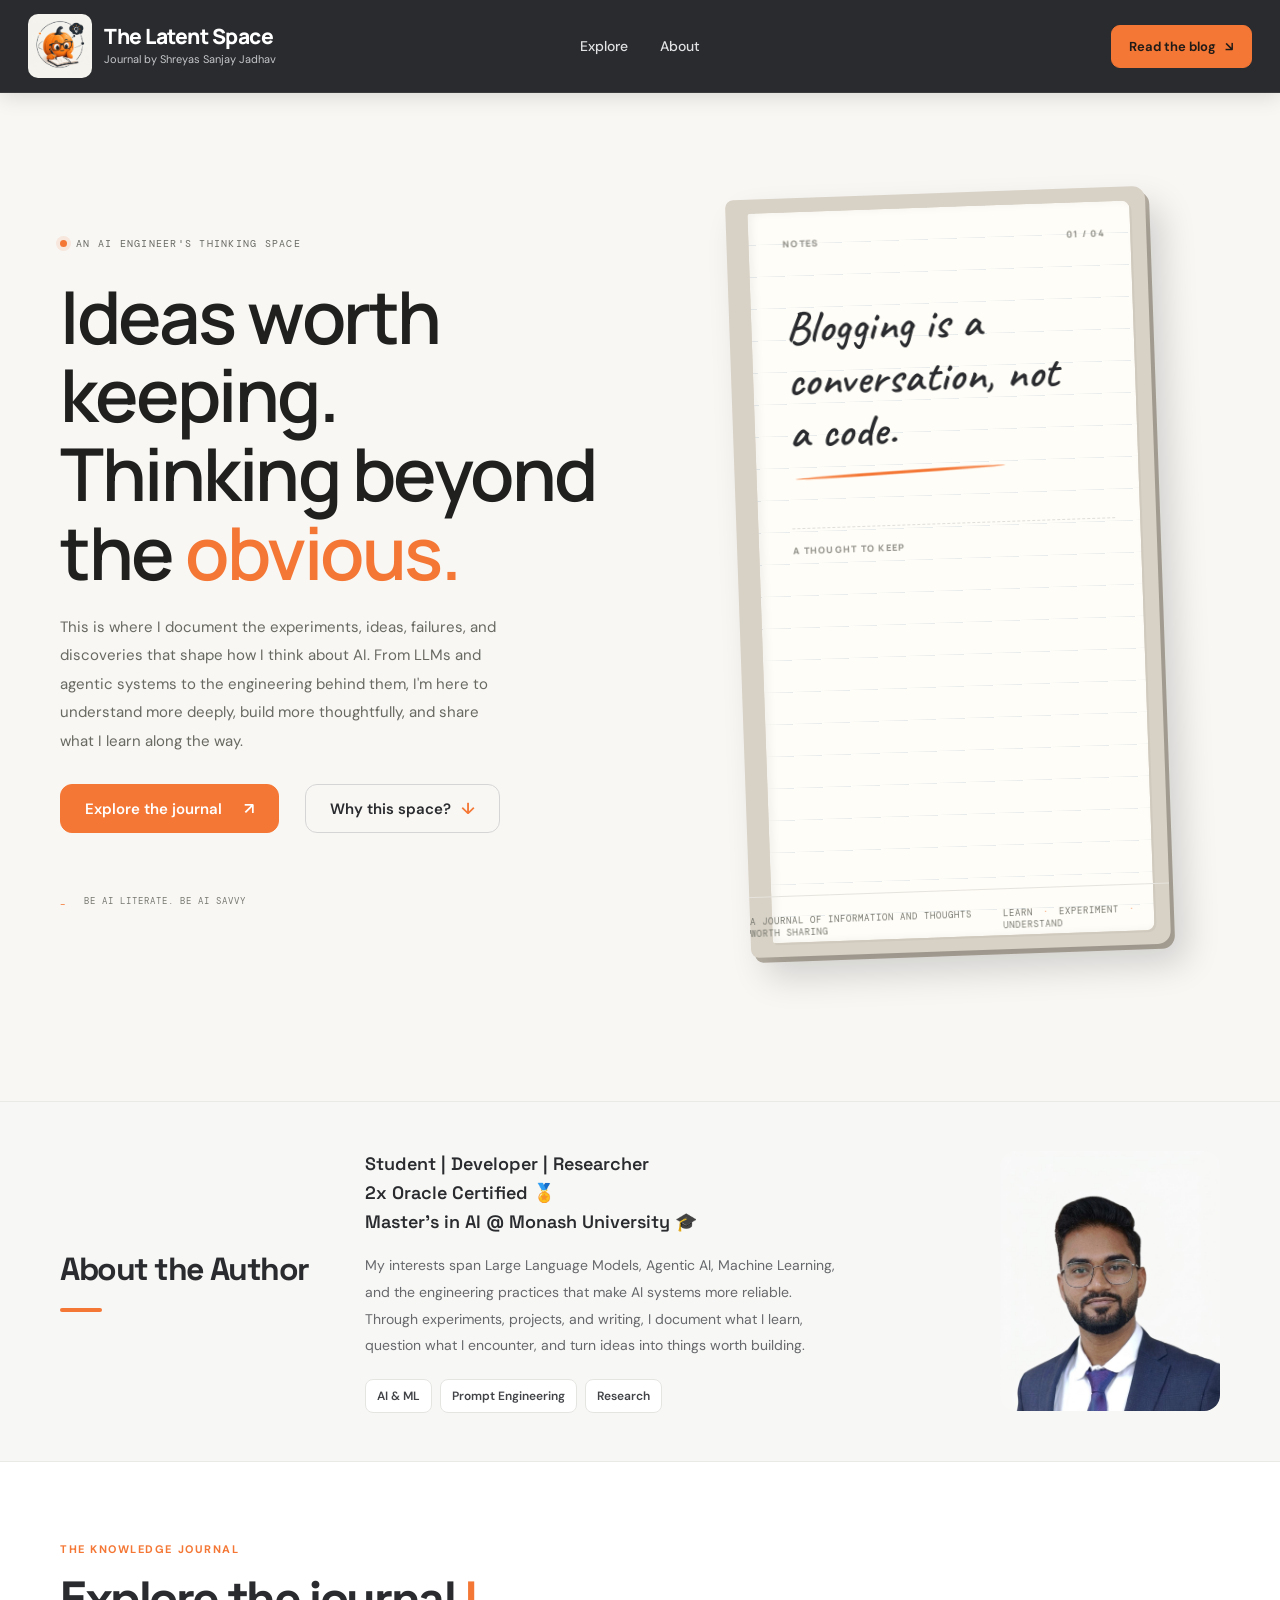
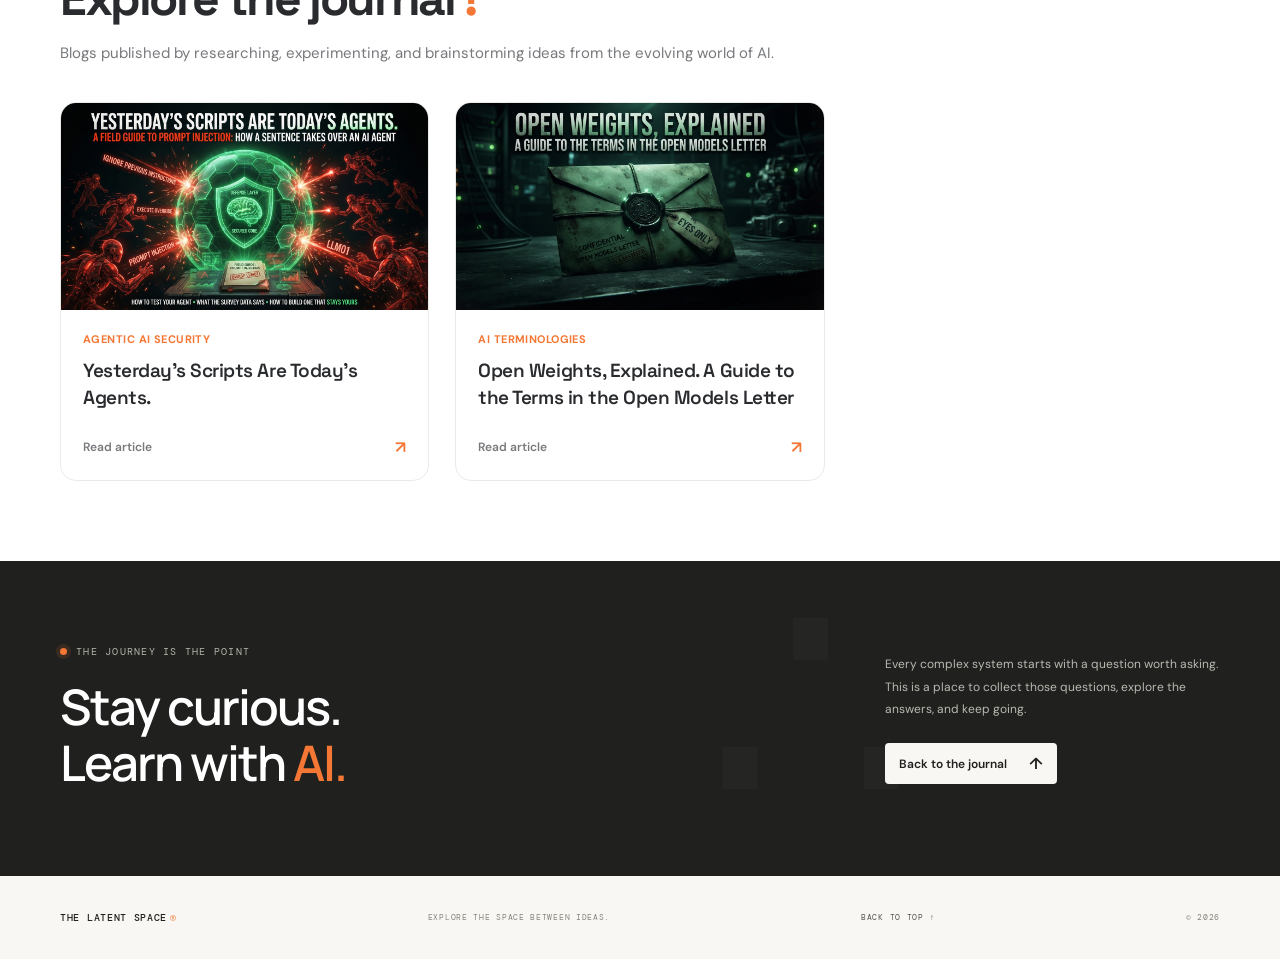
==== commit 84f8313d: "Update index.html" ====
--- a/index.html
+++ b/index.html
@@ -58,57 +58,71 @@
   <main id="home">
 
     <!-- HERO -->
-    <section class="hero page-wrap">
-      <div class="hero-copy reveal">
-        <div class="eyebrow"><span class="live-dot"></span> AN AI ENGINEER'S THINKING SPACE</div>
-        <h1>Ideas worth keeping. <br /> Thinking beyond the <span>obvious.</span></h1>
-        <p class="hero-description">
-          This is where I document the experiments, ideas, failures, and discoveries
-          that shape how I think about AI. From LLMs and agentic systems to the engineering behind them,
-          I'm here to understand more deeply, build more thoughtfully, and share what I learn along the way.
-        </p>
-        <div class="hero-actions">
-          <a class="button button-dark" href="#explore">Explore the journal <span>↗</span></a>
-          <a class="text-link" href="#about">Why this space? <span>↓</span></a>
-        </div>
-        <div class="hero-footnote"><span>01</span> BE AI LITERATE. BE AI SAVVY</div>
-      </div>
-
-      <div class="hero-art">
-        <div class="notebook-scene">
-          <div class="notebook">
-            <div class="notebook-pages"
-                 id="notebookPage"
-                 role="button"
-                 tabindex="0"
-                 aria-label="Notebook page. Click to turn to the next note."
-                 title="Click to turn the page">
-              <div class="notebook-page" id="notebookPageContent">
-                <div class="page-topline">
-                  <span>FIELD NOTES</span>
-                  <span id="pageNumber">01 / 04</span>
-                </div>
-
-                <div class="page-content">
-                  <span class="handwritten-note" id="pageNote">
-                    Blogging is a conversation, not a code.
-                  </span>
-                  <span class="note-underline"></span>
-                </div>
-
-                <div class="page-footer">
-                  <span id="pageCategory">A THOUGHT TO KEEP</span>
-                  <span class="page-doodle">✳</span>
-                </div>
-              </div>
+<section class="hero page-wrap">
+  <div class="hero-copy reveal">
+    <div class="eyebrow"><span class="live-dot"></span> AN AI ENGINEER'S THINKING SPACE</div>
+    <h1>Ideas worth keeping. <br /> Thinking beyond the <span>obvious.</span></h1>
+    <p class="hero-description">
+      This is where I document the experiments, ideas, failures, and discoveries
+      that shape how I think about AI. From LLMs and agentic systems to the engineering behind them,
+      I'm here to understand more deeply, build more thoughtfully, and share what I learn along the way.
+    </p>
+    <div class="hero-actions">
+      <a class="button button-dark" href="#explore">Explore the journal <span>↗</span></a>
+      <a class="text-link" href="#about">Why this space? <span>↓</span></a>
+    </div>
+    <div class="hero-footnote"><span>_</span> BE AI LITERATE. BE AI SAVVY</div>
+  </div>
+
+  <div class="hero-art">
+    <div class="notebook-scene">
+      <div class="notebook">
+
+        <!-- Spiral binding on the left edge -->
+        <div class="notebook-spiral" aria-hidden="true">
+          <span></span><span></span><span></span><span></span><span></span>
+          <span></span><span></span><span></span><span></span><span></span>
+        </div>
+
+        <div class="notebook-pages"
+             id="notebookPage"
+             role="button"
+             tabindex="0"
+             aria-label="Notebook page. Click to turn to the next note."
+             title="Click to turn the page">
+
+          <!-- Current page -->
+          <div class="notebook-page" id="notebookPageContent">
+            <div class="page-topline">
+              <span>NOTES</span>
+              <span id="pageNumber">01 / 04</span>
+            </div>
+
+            <div class="page-content">
+              <span class="handwritten-note" id="pageNote">
+                Blogging is a conversation, not a code.
+              </span>
+              <span class="note-underline"></span>
+            </div>
+
+            <div class="page-footer">
+              <span id="pageCategory">A THOUGHT TO KEEP</span>
             </div>
           </div>
-        </div>
-      </div>
+
+          <!-- Leaf that lifts off during the turn (filled by script.js) -->
+          <div class="notebook-page page-flip" id="pageFlip" aria-hidden="true"></div>
+         </div>
+
+      
+
 
       <div class="hero-bottom">
         <span>A JOURNAL OF INFORMATION AND THOUGHTS WORTH SHARING</span>
         <span>LEARN <i>·</i> EXPERIMENT <i>·</i> UNDERSTAND</span>
+      </div>
+      </div>
+      </div>
       </div>
     </section>
 
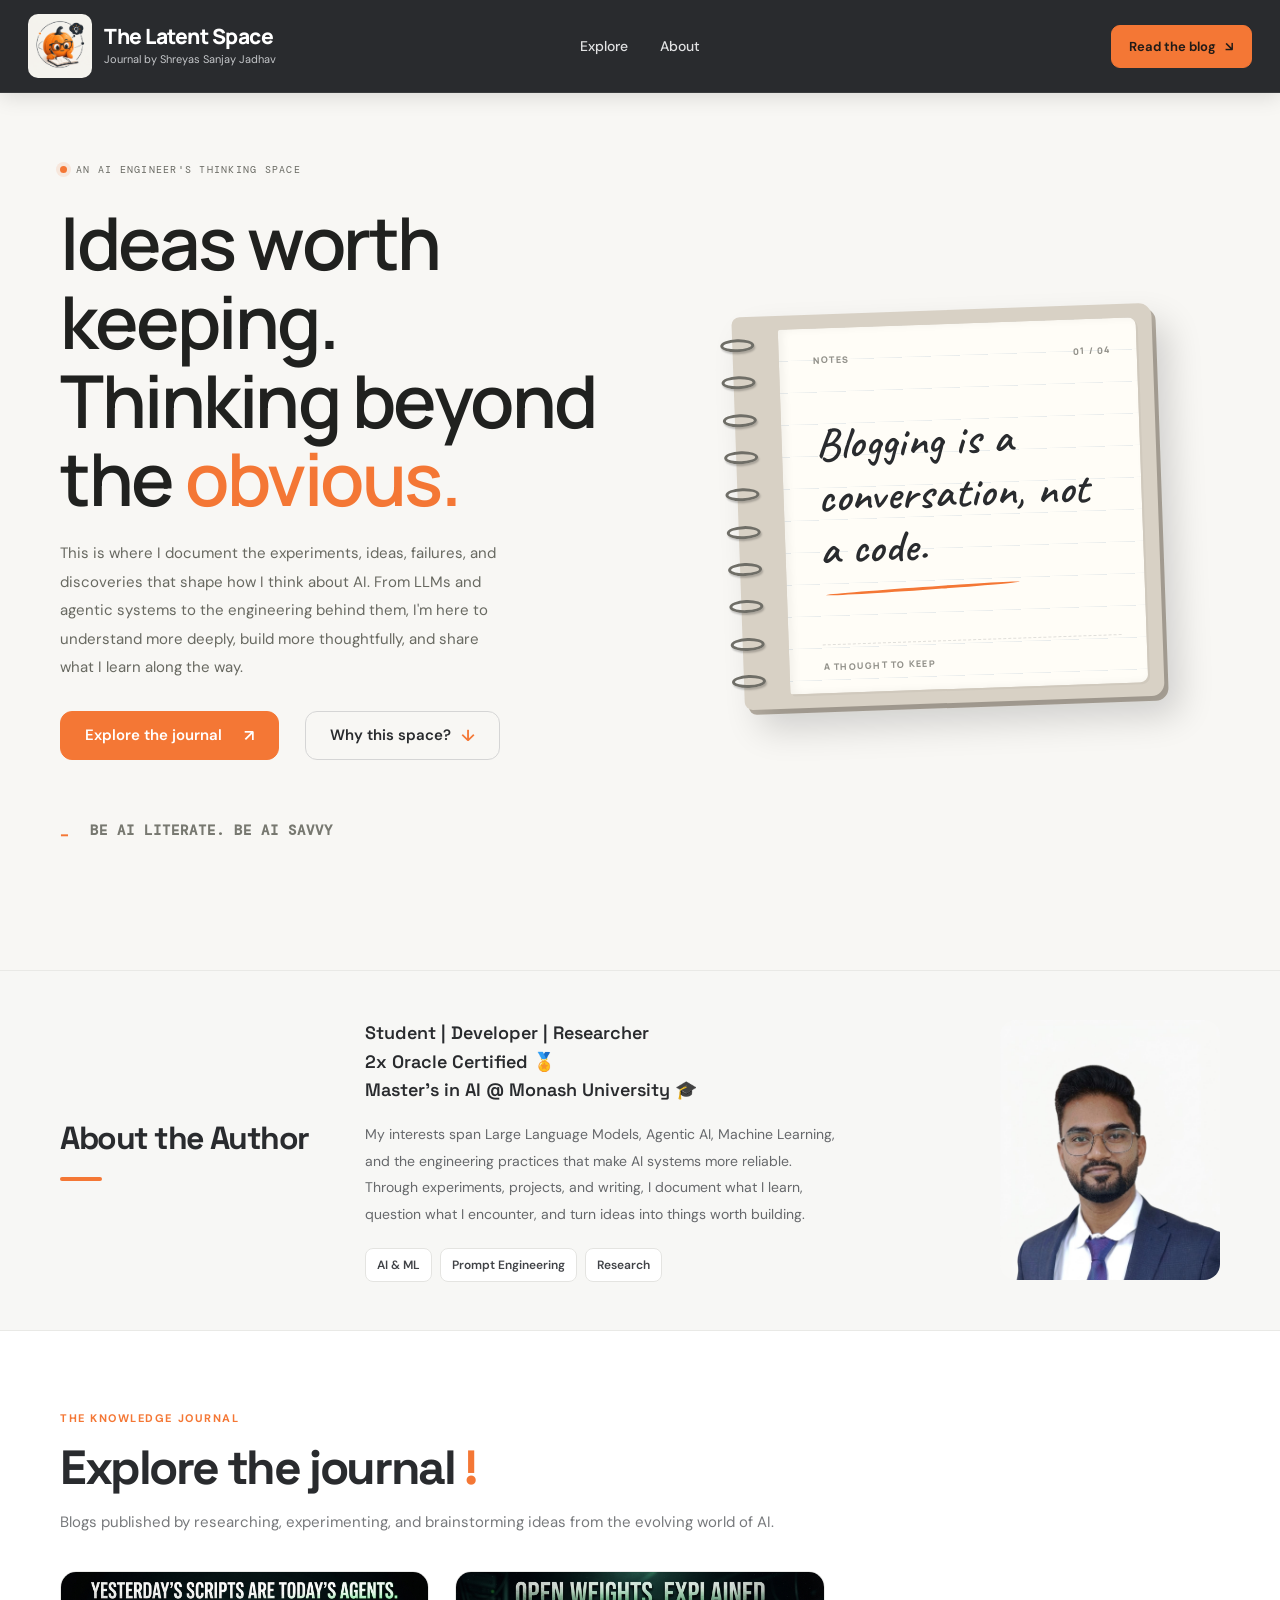
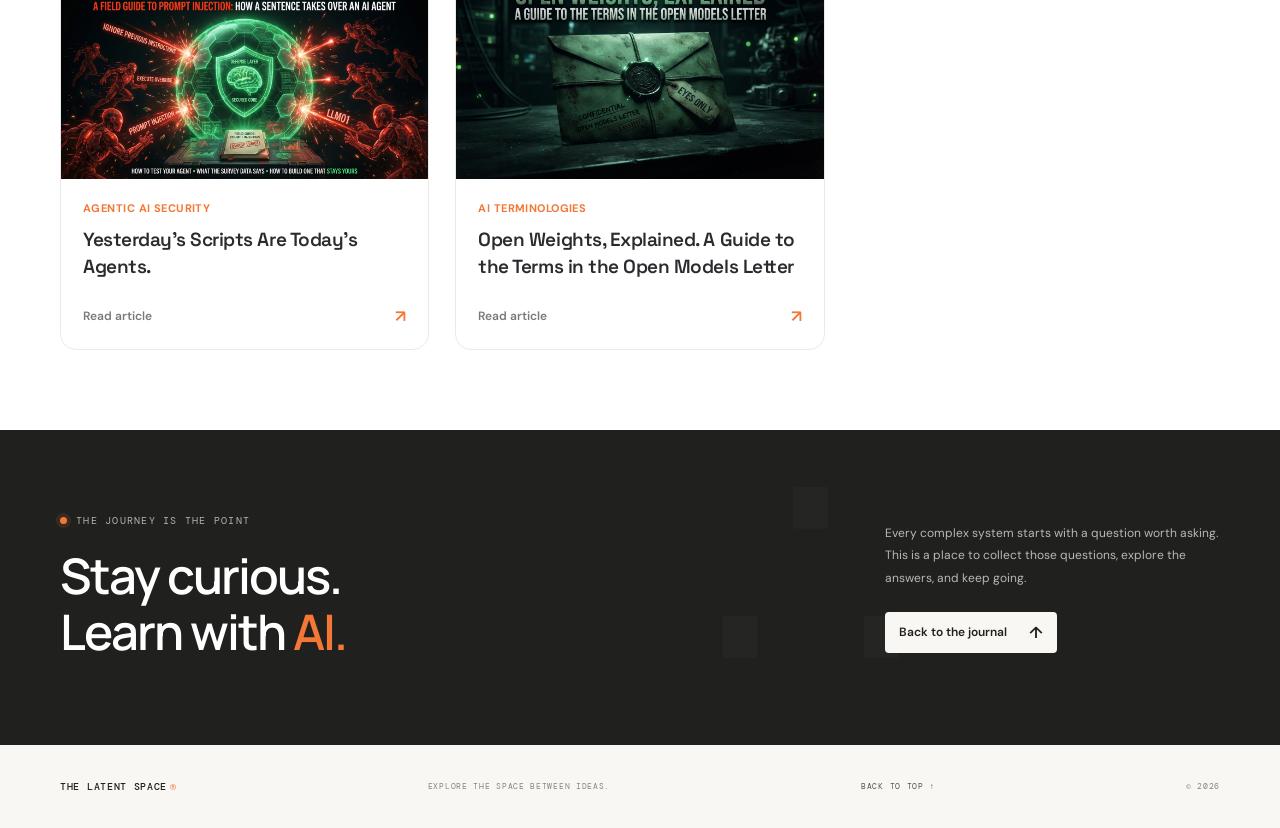
==== commit 988b0020: "Refactor hero footnote and page flip structure Updated the hero footnote to include a heading and mo" ====
--- a/index.html
+++ b/index.html
@@ -71,7 +71,7 @@
       <a class="button button-dark" href="#explore">Explore the journal <span>↗</span></a>
       <a class="text-link" href="#about">Why this space? <span>↓</span></a>
     </div>
-    <div class="hero-footnote"><span>_</span> BE AI LITERATE. BE AI SAVVY</div>
+    <div class="hero-footnote"><h2><span>_</span> BE AI LITERATE. BE AI SAVVY</h2></div>
   </div>
 
   <div class="hero-art">
@@ -110,17 +110,19 @@
             </div>
           </div>
 
-          <!-- Leaf that lifts off during the turn (filled by script.js) -->
-          <div class="notebook-page page-flip" id="pageFlip" aria-hidden="true"></div>
-         </div>
+          <!-- Leaf that turns over the spine: front = current note, back = next note -->
+          <div class="page-flip" id="pageFlip" aria-hidden="true">
+            <div class="page-face page-front"></div>
+            <div class="page-face page-back"></div>
+          </div>
 
       
 
 
-      <div class="hero-bottom">
+      <!--<div class="hero-bottom">
         <span>A JOURNAL OF INFORMATION AND THOUGHTS WORTH SHARING</span>
         <span>LEARN <i>·</i> EXPERIMENT <i>·</i> UNDERSTAND</span>
-      </div>
+      </div>-->
       </div>
       </div>
       </div>
--- a/style.css
+++ b/style.css
@@ -429,15 +429,14 @@
 .notebook-scene {
   position: relative;
   width: min(100%, 420px);
-  perspective: 1400px;
-}
-
-/* Notebook cover (the card sits inside it) */
+}
+
+/* Notebook cover */
 
 .notebook {
   position: relative;
   width: 100%;
-  padding: 14px 16px 14px 22px;
+  padding: 14px 16px 14px 46px;
   box-sizing: border-box;
   background: #d8d1c5;
   border-radius: 8px 13px 13px 8px;
@@ -452,6 +451,31 @@
   transform: rotate(-1deg) translateY(-4px);
 }
 
+/* Spiral binding on the left edge of the cover */
+
+.notebook-spiral {
+  position: absolute;
+  z-index: 3;
+  left: -12px;
+  top: 22px;
+  bottom: 22px;
+  width: 34px;
+  display: flex;
+  flex-direction: column;
+  justify-content: space-between;
+  pointer-events: none;
+}
+
+.notebook-spiral span {
+  display: block;
+  width: 34px;
+  height: 13px;
+  border: 3px solid #6f6e67;
+  border-radius: 50%;
+  background: transparent;
+  box-shadow: 1px 2px 2px rgba(0,0,0,.22);
+}
+
 /* Paper */
 
 .notebook-pages {
@@ -462,6 +486,7 @@
   box-sizing: border-box;
   cursor: pointer;
   outline: none;
+  perspective: 1400px;
   background:
     repeating-linear-gradient(
       to bottom,
@@ -491,21 +516,42 @@
   min-height: 365px;
   padding: 25px 25px 20px 34px;
   box-sizing: border-box;
+}
+
+/* The leaf that turns over, pivoting on the spine */
+
+.page-flip {
+  position: absolute;
+  top: 0;
+  left: 0;
+  z-index: 2;
+  pointer-events: none;
   transform-origin: left center;
-  transform-style: preserve-3d;
   backface-visibility: hidden;
-}
-
-.notebook-page.turning {
-  animation: notebookPageTurn .55s ease-in-out;
-}
-
-@keyframes notebookPageTurn {
-  0%   { transform: rotateY(0deg);    opacity: 1; }
-  45%  { transform: rotateY(-88deg);  opacity: .15; }
-  55%  { transform: rotateY(-88deg);  opacity: .15; }
-  100% { transform: rotateY(0deg);    opacity: 1; }
-}
+  background:
+    repeating-linear-gradient(
+      to bottom,
+      transparent 0,
+      transparent 31px,
+      rgba(105,139,173,.17) 32px
+    ),
+    #fffdf7;
+  border-radius: 3px 8px 8px 3px;
+  box-shadow: 4px 0 14px rgba(0,0,0,.12);
+  opacity: 0;
+}
+
+.page-flip.turning {
+  opacity: 1;
+  animation: pageTurn .8s cubic-bezier(.45,.05,.3,1) forwards;
+}
+
+@keyframes pageTurn {
+  0%   { transform: rotateY(0deg); }
+  100% { transform: rotateY(-180deg); }
+}
+
+/* Typography */
 
 .page-topline,
 .page-footer {
@@ -550,11 +596,6 @@
 .page-footer {
   padding-top: 15px;
   border-top: 1px dashed rgba(100,100,100,.2);
-}
-
-.page-doodle {
-  color: var(--orange);
-  font-size: 20px;
 }
 
 /* =========================================
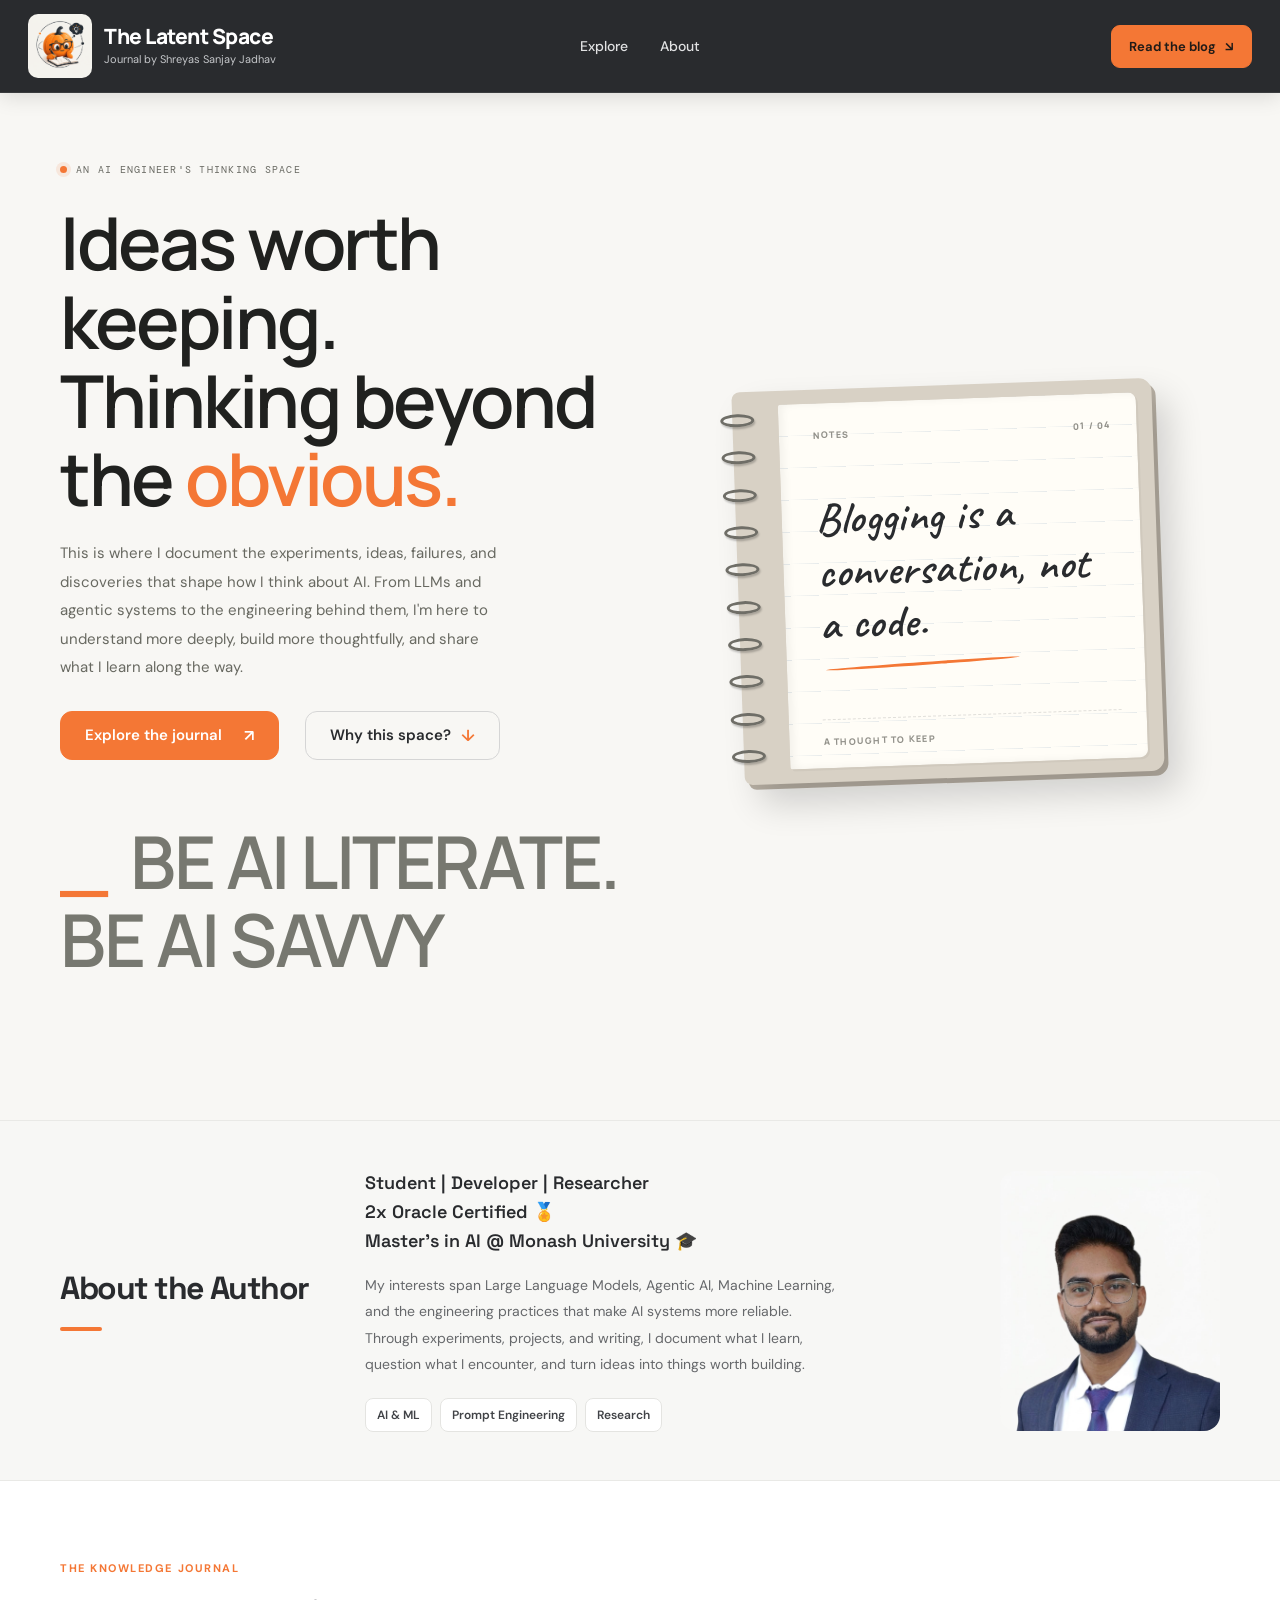
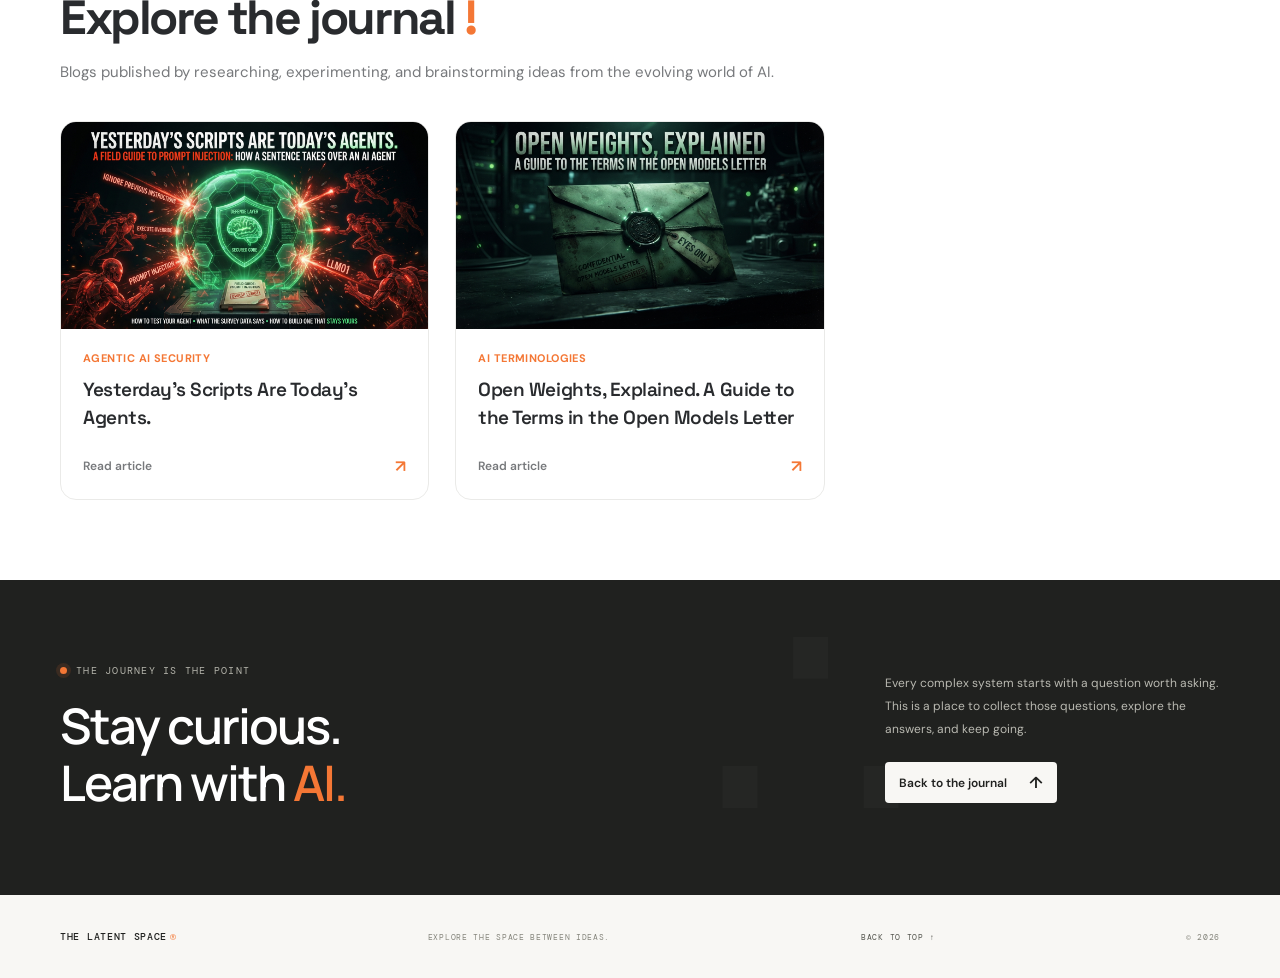
==== commit 99f298e3: "Update index.html" ====
--- a/index.html
+++ b/index.html
@@ -71,7 +71,7 @@
       <a class="button button-dark" href="#explore">Explore the journal <span>↗</span></a>
       <a class="text-link" href="#about">Why this space? <span>↓</span></a>
     </div>
-    <div class="hero-footnote"><h2><span>_</span> BE AI LITERATE. BE AI SAVVY</h2></div>
+    <div class="hero-footnote"><h1><span>_</span> BE AI LITERATE. BE AI SAVVY</h1></div>
   </div>
 
   <div class="hero-art">
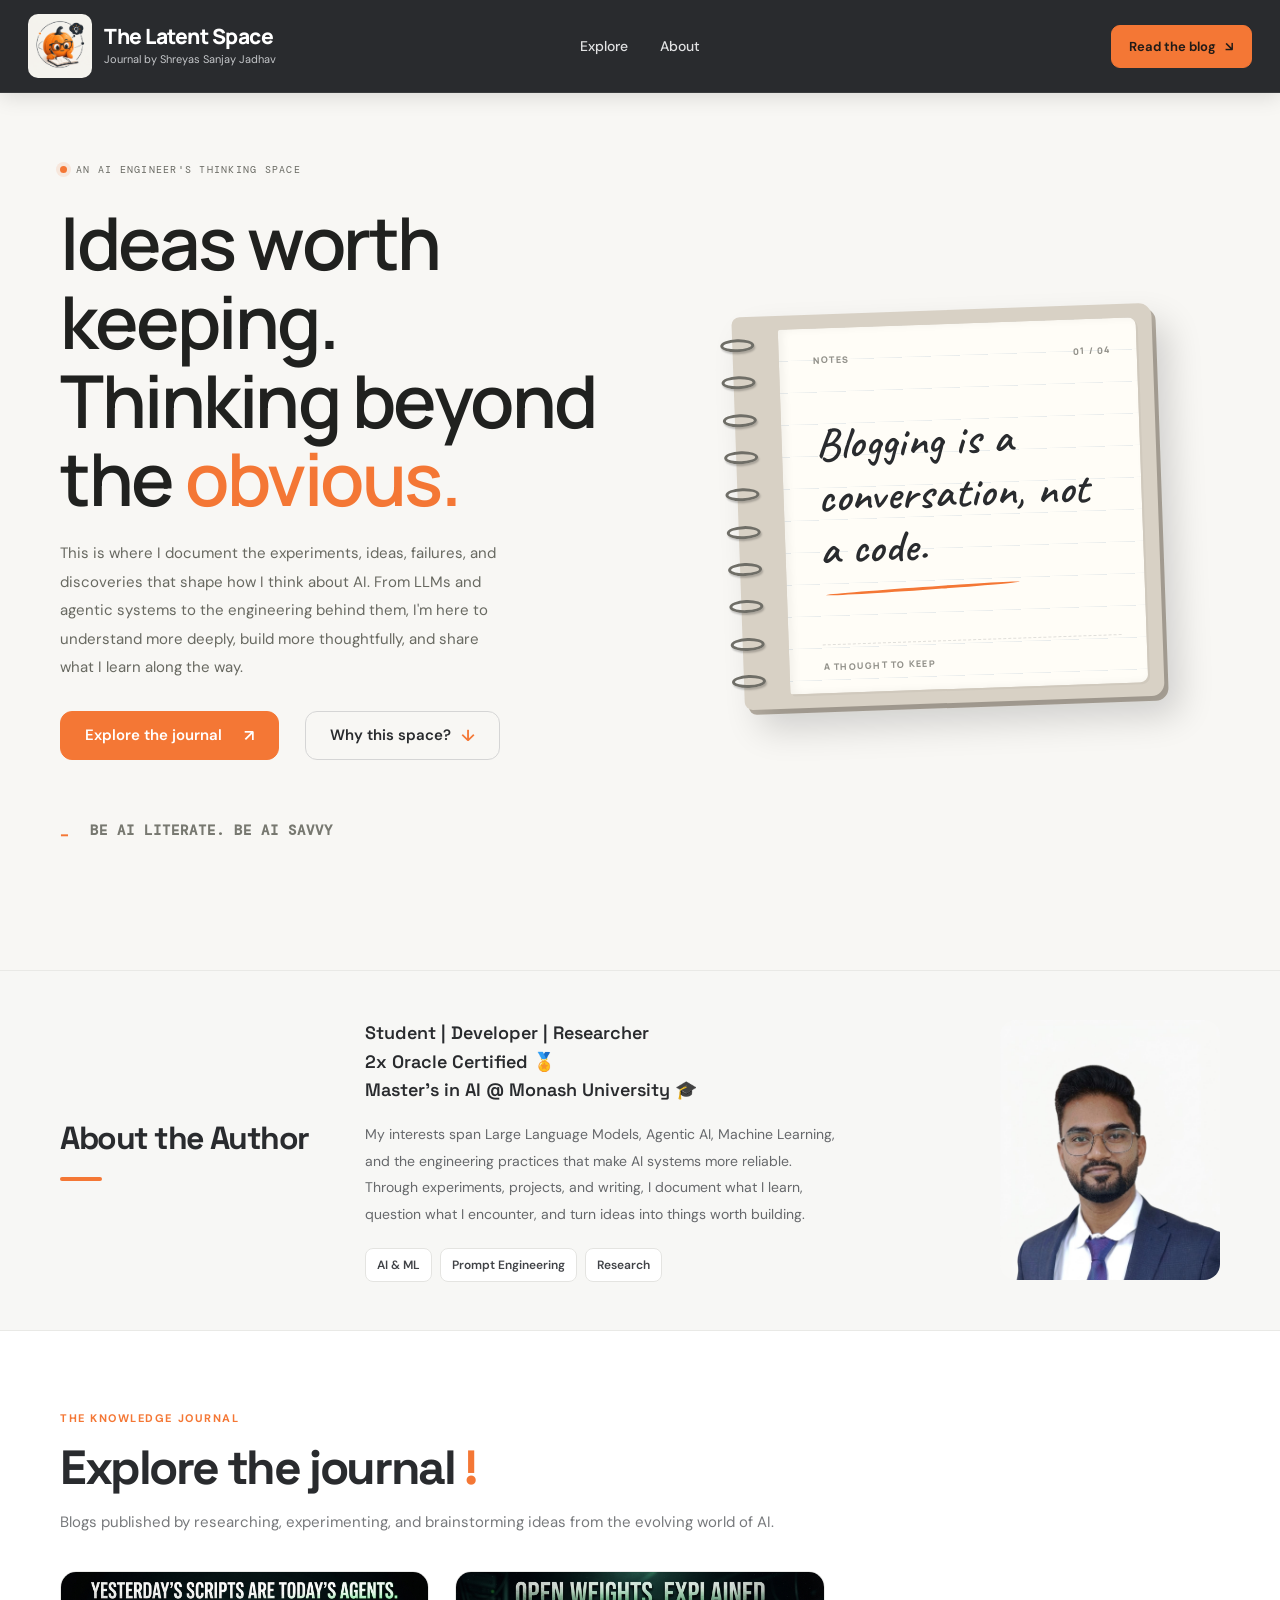
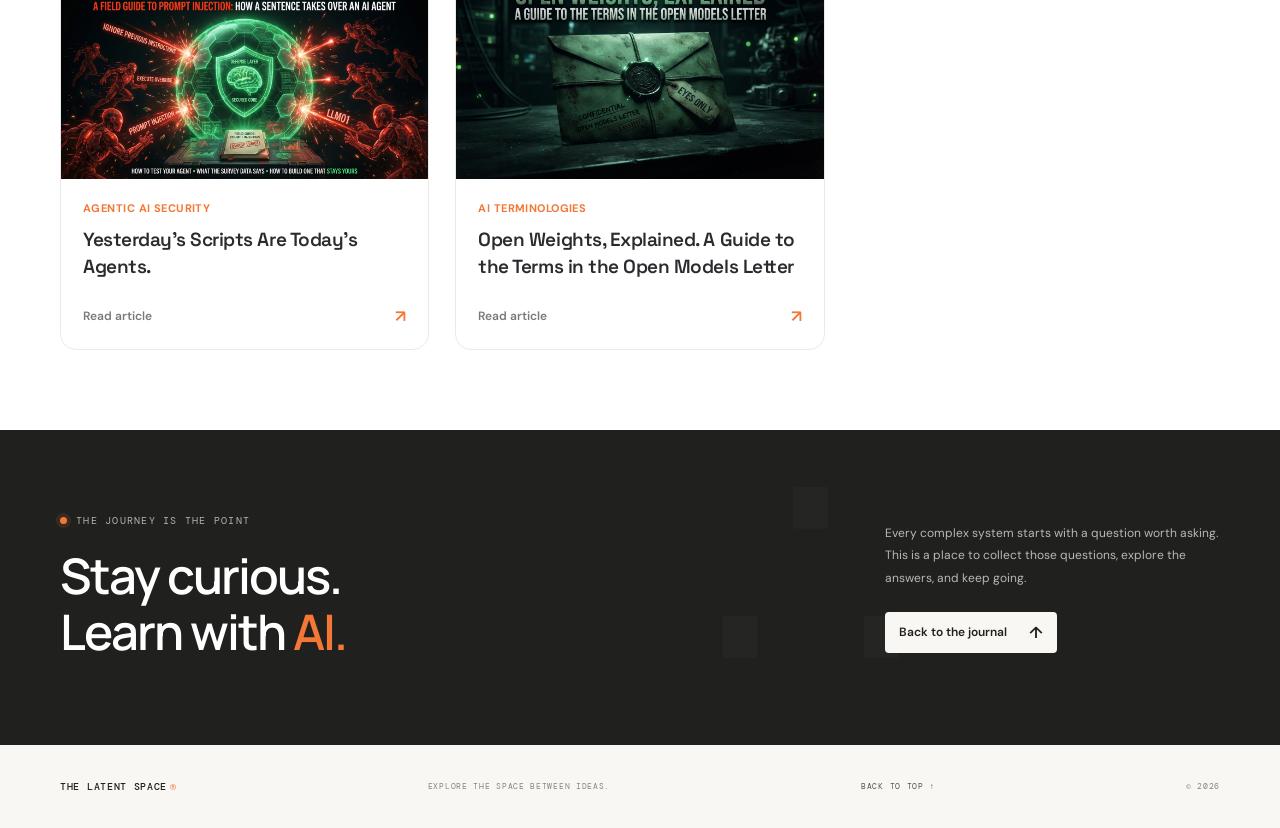
==== commit 21d2b2dd: "Update index.html" ====
--- a/index.html
+++ b/index.html
@@ -71,7 +71,7 @@
       <a class="button button-dark" href="#explore">Explore the journal <span>↗</span></a>
       <a class="text-link" href="#about">Why this space? <span>↓</span></a>
     </div>
-    <div class="hero-footnote"><h1><span>_</span> BE AI LITERATE. BE AI SAVVY</h1></div>
+    <div class="hero-footnote"><h2><span>_</span> BE AI LITERATE. BE AI SAVVY</h2></div>
   </div>
 
   <div class="hero-art">
--- a/style.css
+++ b/style.css
@@ -477,16 +477,16 @@
 }
 
 /* Paper */
+/* Paper (no overflow: hidden, so the turning leaf can swing over the spine) */
 
 .notebook-pages {
   position: relative;
   width: 100%;
   min-height: 365px;
-  overflow: hidden;
   box-sizing: border-box;
   cursor: pointer;
   outline: none;
-  perspective: 1400px;
+  perspective: 1600px;
   background:
     repeating-linear-gradient(
       to bottom,
@@ -506,7 +506,7 @@
   outline-offset: 5px;
 }
 
-/* Page content */
+/* Static page (the note that is showing) */
 
 .notebook-page {
   display: flex;
@@ -518,16 +518,42 @@
   box-sizing: border-box;
 }
 
-/* The leaf that turns over, pivoting on the spine */
+/* The turning leaf, pivoting on the spine */
 
 .page-flip {
   position: absolute;
   top: 0;
   left: 0;
+  width: 100%;
+  height: 100%;
   z-index: 2;
+  transform-style: preserve-3d;
+  transform-origin: left center;
   pointer-events: none;
-  transform-origin: left center;
-  backface-visibility: hidden;
+  opacity: 0;
+}
+
+.page-flip.turning {
+  opacity: 1;
+  animation: pageTurn .9s cubic-bezier(.45,.05,.25,1) forwards;
+}
+
+@keyframes pageTurn {
+  from { transform: rotateY(0deg); }
+  to   { transform: rotateY(-180deg); }
+}
+
+/* The two faces of the leaf */
+
+.page-face {
+  position: absolute;
+  inset: 0;
+  display: flex;
+  flex-direction: column;
+  justify-content: space-between;
+  padding: 25px 25px 20px 34px;
+  box-sizing: border-box;
+  border-radius: 3px 8px 8px 3px;
   background:
     repeating-linear-gradient(
       to bottom,
@@ -536,19 +562,23 @@
       rgba(105,139,173,.17) 32px
     ),
     #fffdf7;
-  border-radius: 3px 8px 8px 3px;
-  box-shadow: 4px 0 14px rgba(0,0,0,.12);
-  opacity: 0;
-}
-
-.page-flip.turning {
-  opacity: 1;
-  animation: pageTurn .8s cubic-bezier(.45,.05,.3,1) forwards;
-}
-
-@keyframes pageTurn {
-  0%   { transform: rotateY(0deg); }
-  100% { transform: rotateY(-180deg); }
+  backface-visibility: hidden;
+  -webkit-backface-visibility: hidden;
+}
+
+.page-back {
+  transform: rotateY(180deg);
+}
+
+/* Shadow on the back face as it lifts, for depth */
+
+.page-back::after {
+  content: "";
+  position: absolute;
+  inset: 0;
+  border-radius: inherit;
+  background: linear-gradient(to left, rgba(0,0,0,.06), transparent 45%);
+  pointer-events: none;
 }
 
 /* Typography */
@@ -597,7 +627,6 @@
   padding-top: 15px;
   border-top: 1px dashed rgba(100,100,100,.2);
 }
-
 /* =========================================
    ABOUT THE AUTHOR
 ========================================= */
